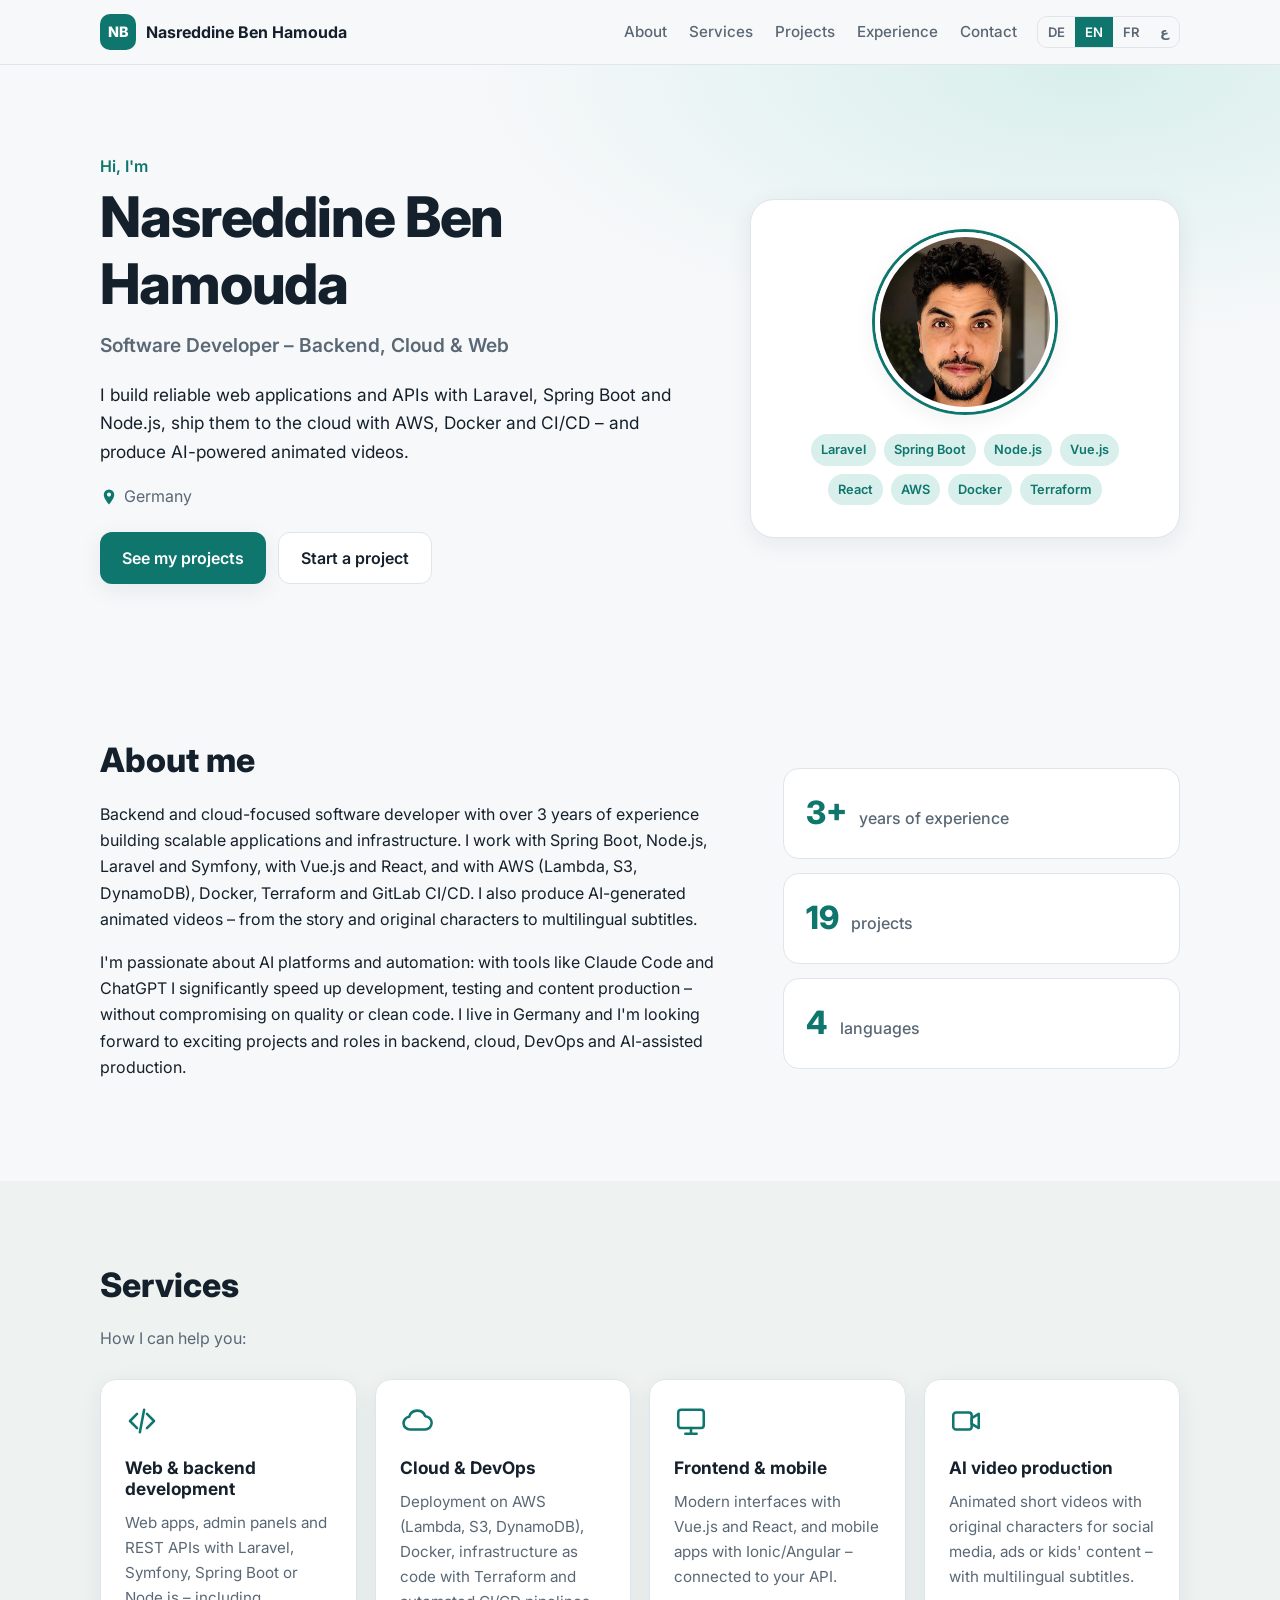
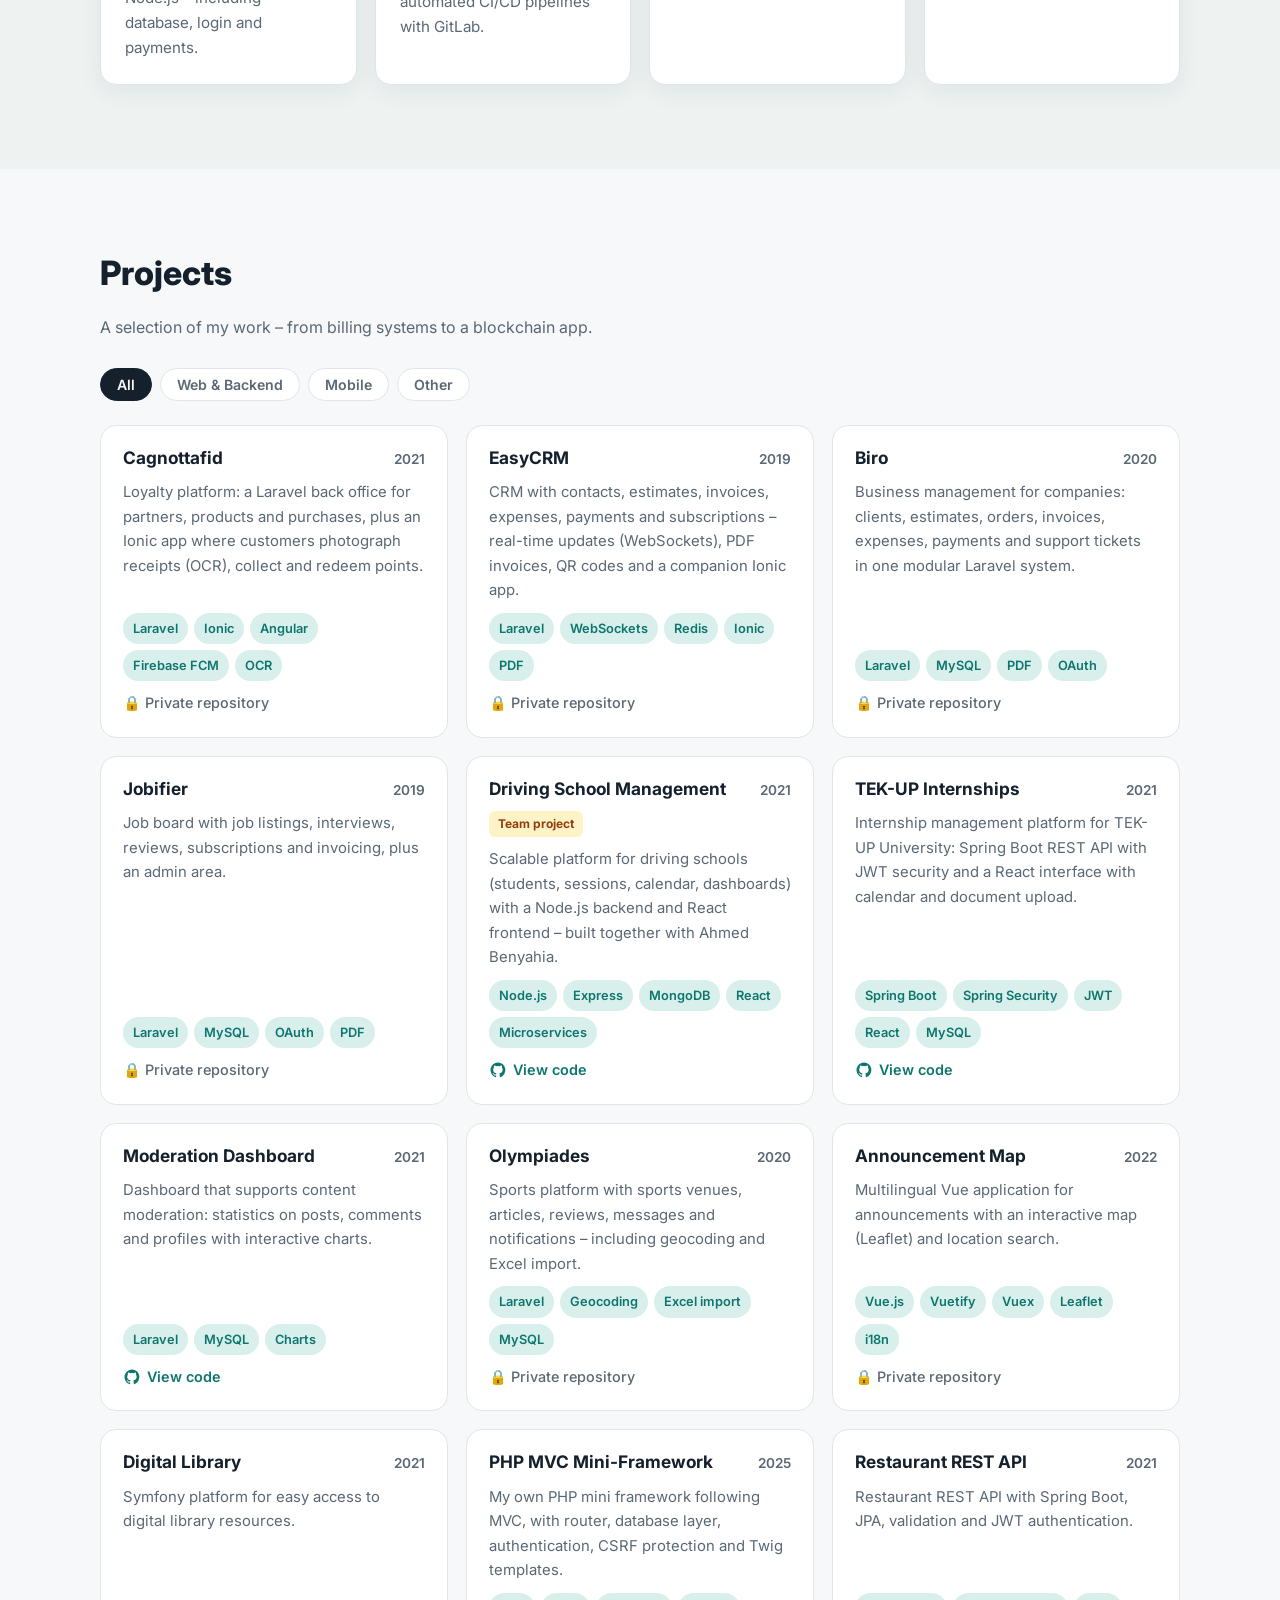
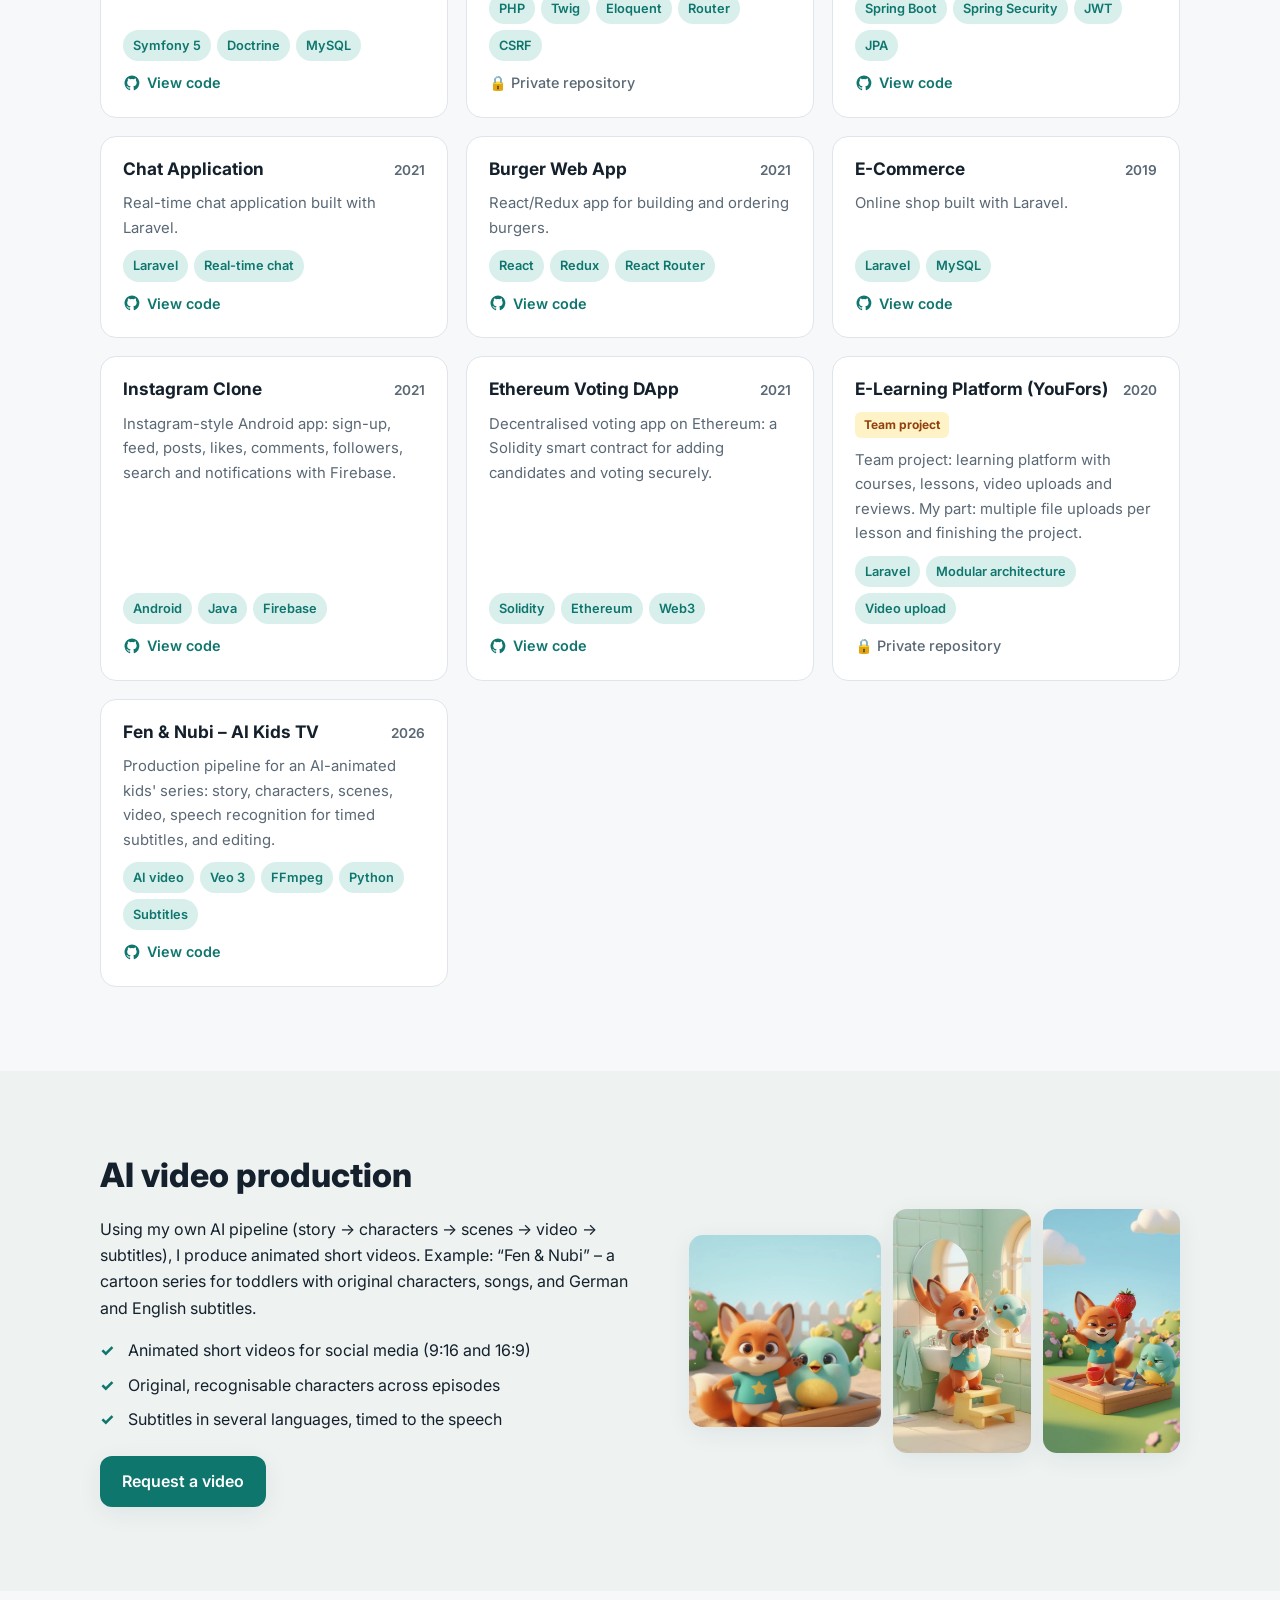
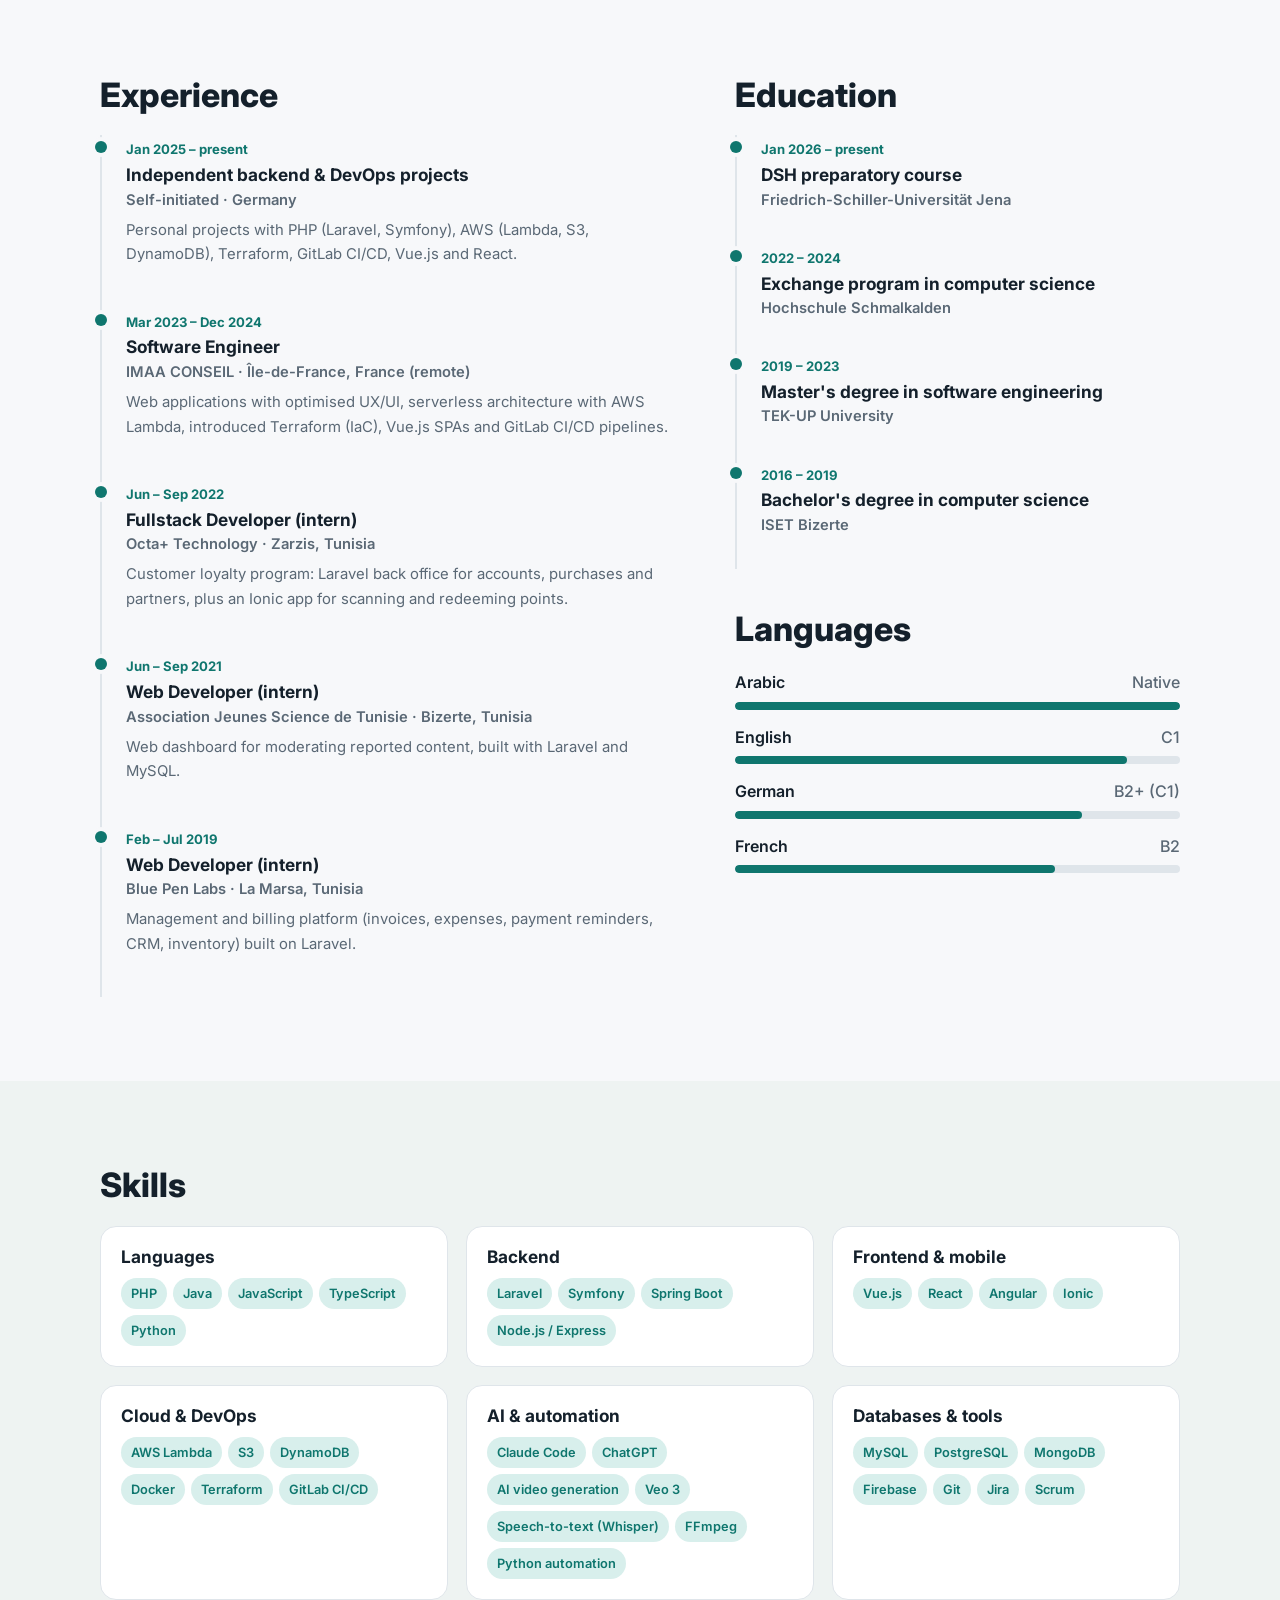
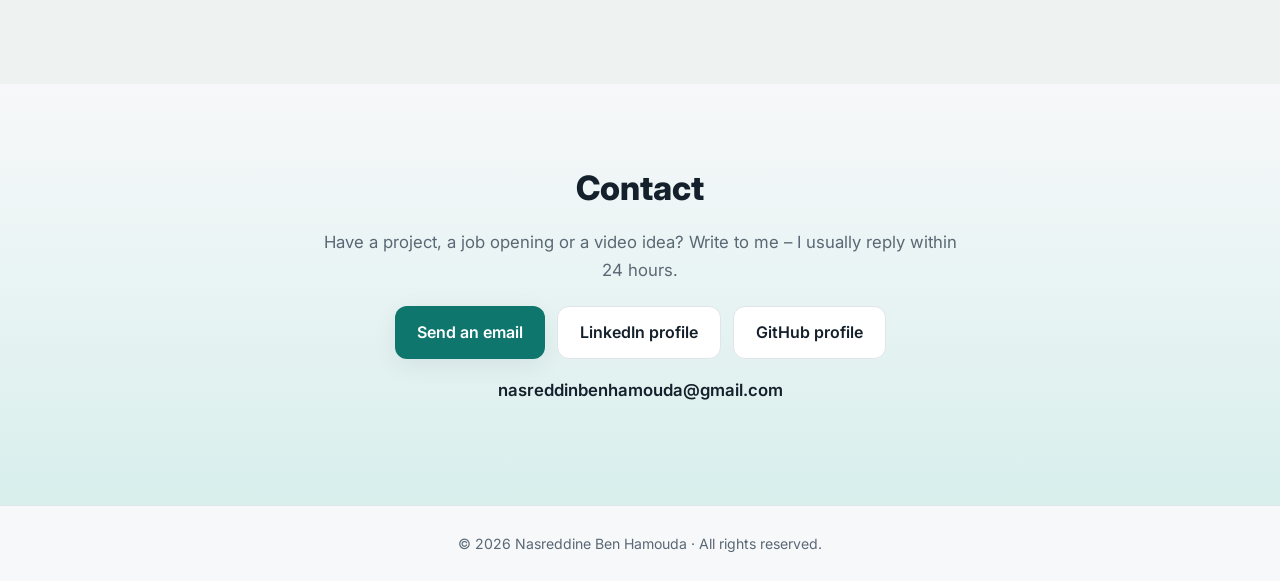
==== index.html @ fcc9fa9d "Expand About text with AI video and automation, add AI skills - About me: mention AI-generated anima" ====
<!doctype html>
<html lang="de" dir="ltr">
<head>
  <meta charset="utf-8">
  <meta name="viewport" content="width=device-width, initial-scale=1">
  <title>Nasreddine Ben Hamouda – Softwareentwickler (Backend &amp; Cloud)</title>
  <meta name="description" content="Nasreddine Ben Hamouda – Software developer in Germany. Laravel, Spring Boot, Node.js, AWS, Docker, Terraform. Web development, cloud & DevOps and AI video production.">
  <meta property="og:title" content="Nasreddine Ben Hamouda – Software Developer">
  <meta property="og:description" content="Backend, cloud & web development · AI video production · Germany">
  <meta property="og:image" content="https://nasreddin-ben-hamouda.github.io/profil-web/assets/nasreddine.jpg">
  <meta property="og:url" content="https://nasreddin-ben-hamouda.github.io/profil-web/">
  <meta property="og:type" content="website">
  <link rel="canonical" href="https://nasreddin-ben-hamouda.github.io/profil-web/">
  <link rel="icon" href="data:image/svg+xml,%3Csvg xmlns='http://www.w3.org/2000/svg' viewBox='0 0 64 64'%3E%3Crect width='64' height='64' rx='14' fill='%230f766e'/%3E%3Ctext x='32' y='42' font-family='Arial' font-weight='700' font-size='28' fill='white' text-anchor='middle'%3ENB%3C/text%3E%3C/svg%3E">
  <link rel="preconnect" href="https://fonts.googleapis.com">
  <link rel="preconnect" href="https://fonts.gstatic.com" crossorigin>
  <link href="https://fonts.googleapis.com/css2?family=Inter:wght@400;500;600;700;800&family=Noto+Sans+Arabic:wght@400;500;600;700&display=swap" rel="stylesheet">
  <link rel="stylesheet" href="style.css">
</head>
<body>
  <header class="topbar">
    <div class="wrap topbar-inner">
      <a href="#top" class="brand" aria-label="Nasreddine Ben Hamouda"><span class="brand-mark">NB</span><span class="brand-name">Nasreddine Ben Hamouda</span></a>
      <nav class="nav" aria-label="Main">
        <a href="#about" data-i18n="nav.about">Über mich</a>
        <a href="#services" data-i18n="nav.services">Leistungen</a>
        <a href="#projects" data-i18n="nav.projects">Projekte</a>
        <a href="#experience" data-i18n="nav.experience">Erfahrung</a>
        <a href="#contact" data-i18n="nav.contact">Kontakt</a>
      </nav>
      <div class="lang" role="group" aria-label="Language">
        <button data-lang="de">DE</button><button data-lang="en">EN</button><button data-lang="fr">FR</button><button data-lang="ar">ع</button>
      </div>
    </div>
  </header>

  <main id="top">
    <section class="hero">
      <div class="wrap hero-grid">
        <div>
          <p class="eyebrow" data-i18n="hero.hello">Hallo, ich bin</p>
          <h1>Nasreddine Ben Hamouda</h1>
          <p class="role" data-i18n="hero.role">Softwareentwickler – Backend, Cloud &amp; Web</p>
          <p class="lead" data-i18n="hero.tagline"></p>
          <p class="loc"><svg viewBox="0 0 24 24" aria-hidden="true"><path d="M12 2a7 7 0 0 0-7 7c0 5.2 7 13 7 13s7-7.8 7-13a7 7 0 0 0-7-7zm0 9.5A2.5 2.5 0 1 1 12 6a2.5 2.5 0 0 1 0 5.5z"/></svg><span data-i18n="hero.location">Deutschland</span></p>
          <div class="cta">
            <a class="btn primary" href="#projects" data-i18n="hero.cta.projects">Projekte ansehen</a>
            <a class="btn ghost" href="#contact" data-i18n="hero.cta.contact">Projekt anfragen</a>
          </div>
        </div>
        <div class="hero-card">
          <img class="avatar" src="assets/nasreddine.webp" alt="Nasreddine Ben Hamouda" width="640" height="640">
          <div class="chips">
            <span>Laravel</span><span>Spring Boot</span><span>Node.js</span><span>Vue.js</span><span>React</span><span>AWS</span><span>Docker</span><span>Terraform</span>
          </div>
        </div>
      </div>
    </section>

    <section id="about" class="section">
      <div class="wrap about-grid">
        <div>
          <h2 data-i18n="about.title">Über mich</h2>
          <p data-i18n="about.text1"></p>
          <p data-i18n="about.text2"></p>
        </div>
        <div class="stats">
          <div class="stat"><strong>3+</strong><span data-i18n="about.stat.years">Jahre Erfahrung</span></div>
          <div class="stat"><strong id="projectCount">19</strong><span data-i18n="about.stat.projects">Projekte</span></div>
          <div class="stat"><strong>4</strong><span data-i18n="about.stat.languages">Sprachen</span></div>
        </div>
      </div>
    </section>

    <section id="services" class="section alt">
      <div class="wrap">
        <h2 data-i18n="services.title">Leistungen</h2>
        <p class="sub" data-i18n="services.intro"></p>
        <div class="cards" id="services-list"></div>
      </div>
    </section>

    <section id="projects" class="section">
      <div class="wrap">
        <h2 data-i18n="projects.title">Projekte</h2>
        <p class="sub" data-i18n="projects.intro"></p>
        <div class="filters" role="tablist">
          <button class="active" data-filter="all" data-i18n="projects.filter.all">Alle</button>
          <button data-filter="web" data-i18n="projects.filter.web">Web &amp; Backend</button>
          <button data-filter="mobile" data-i18n="projects.filter.mobile">Mobile</button>
          <button data-filter="other" data-i18n="projects.filter.other">Weitere</button>
        </div>
        <div class="projects" id="projects-list"></div>
      </div>
    </section>

    <section id="ai-video" class="section alt">
      <div class="wrap ai-grid">
        <div>
          <h2 data-i18n="ai.title">KI-Videoproduktion</h2>
          <p data-i18n="ai.text"></p>
          <ul class="ticks">
            <li data-i18n="ai.point1"></li><li data-i18n="ai.point2"></li><li data-i18n="ai.point3"></li>
          </ul>
          <a class="btn primary" href="#contact" data-i18n="ai.cta">Video anfragen</a>
        </div>
        <div class="ai-gallery">
          <img src="assets/fen-nubi-duo.webp" alt="Fen & Nubi" class="g-main" width="900" height="900">
          <img src="assets/ep1-scene.webp" alt="Fen & Nubi – episode 1" width="540" height="960">
          <img src="assets/ep2-scene.webp" alt="Fen & Nubi – episode 2" width="540" height="960">
        </div>
      </div>
    </section>

    <section id="experience" class="section">
      <div class="wrap two-col">
        <div>
          <h2 data-i18n="experience.title">Berufserfahrung</h2>
          <ol class="timeline" id="experience-list"></ol>
        </div>
        <div>
          <h2 data-i18n="education.title">Ausbildung</h2>
          <ol class="timeline" id="education-list"></ol>
          <h2 class="mt" data-i18n="languages.title">Sprachen</h2>
          <div id="languages-list" class="langs"></div>
        </div>
      </div>
    </section>

    <section id="skills" class="section alt">
      <div class="wrap">
        <h2 data-i18n="skills.title">Kenntnisse</h2>
        <div class="skills" id="skills-list"></div>
      </div>
    </section>

    <section id="contact" class="section contact">
      <div class="wrap contact-inner">
        <h2 data-i18n="contact.title">Kontakt</h2>
        <p data-i18n="contact.text"></p>
        <div class="cta center">
          <a class="btn primary" href="mailto:nasreddinbenhamouda@gmail.com"><span data-i18n="contact.email">E-Mail schreiben</span></a>
          <a class="btn ghost" href="https://www.linkedin.com/in/nasreddine-ben-hamouda-998107172/" target="_blank" rel="noopener"><span data-i18n="contact.linkedin">LinkedIn-Profil</span></a>
          <a class="btn ghost" href="https://github.com/Nasreddin-Ben-Hamouda" target="_blank" rel="noopener"><span data-i18n="contact.github">GitHub-Profil</span></a>
        </div>
        <p class="mail" dir="ltr">nasreddinbenhamouda@gmail.com</p>
      </div>
    </section>
  </main>

  <footer class="footer">
    <div class="wrap">© <span id="year"></span> Nasreddine Ben Hamouda · <span data-i18n="footer.rights">Alle Rechte vorbehalten.</span></div>
  </footer>

  <script src="i18n.js"></script>
  <script src="app.js"></script>
</body>
</html>
---- style.css ----
:root {
  --bg: #f7f8fa; --surface: #ffffff; --alt: #eef3f2; --text: #14202b; --muted: #5a6875;
  --line: #dfe5ea; --accent: #0f766e; --accent-2: #f59e0b; --accent-soft: #d8efec; --shadow: 0 6px 24px rgba(16, 32, 43, .07);
  --radius: 16px; --font: "Inter", system-ui, -apple-system, "Segoe UI", sans-serif;
}
@media (prefers-color-scheme: dark) {
  :root { --bg: #0d1418; --surface: #131d23; --alt: #101a1f; --text: #e7eef2; --muted: #9db0bb;
    --line: #233139; --accent: #2dd4bf; --accent-soft: #123a37; --shadow: 0 6px 24px rgba(0, 0, 0, .35); }
}
[dir="rtl"] { --font: "Noto Sans Arabic", "Inter", system-ui, sans-serif; }

* { box-sizing: border-box; }
html { scroll-behavior: smooth; scroll-padding-top: 76px; }
body { margin: 0; background: var(--bg); color: var(--text); font-family: var(--font); line-height: 1.65; -webkit-font-smoothing: antialiased; }
img { max-width: 100%; display: block; }
a { color: var(--accent); text-decoration: none; }
h1, h2, h3 { line-height: 1.2; margin: 0 0 .6em; }
h2 { font-size: clamp(1.6rem, 3vw, 2.1rem); font-weight: 800; }
h3 { font-size: 1.08rem; font-weight: 700; }
p { margin: 0 0 1em; }
.wrap { max-width: 1120px; margin: 0 auto; padding-inline: 20px; }
.section { padding-block: 84px; }
.section.alt { background: var(--alt); }
.sub { color: var(--muted); margin-bottom: 28px; max-width: 680px; }
.mt { margin-top: 40px; }

/* top bar */
.topbar { position: sticky; top: 0; z-index: 20; background: color-mix(in srgb, var(--bg) 88%, transparent); backdrop-filter: blur(10px); border-bottom: 1px solid var(--line); }
.topbar-inner { display: flex; align-items: center; gap: 20px; height: 64px; }
.brand { display: flex; align-items: center; gap: 10px; color: var(--text); font-weight: 700; white-space: nowrap; }
.brand-mark { display: grid; place-items: center; width: 36px; height: 36px; border-radius: 10px; background: var(--accent); color: #fff; font-size: .9rem; font-weight: 800; }
.nav { display: flex; gap: 22px; margin-inline-start: auto; }
.nav a { color: var(--muted); font-weight: 500; font-size: .95rem; }
.nav a:hover { color: var(--text); }
.lang { display: flex; border: 1px solid var(--line); border-radius: 10px; overflow: hidden; flex-shrink: 0; }
.lang button { border: 0; background: transparent; color: var(--muted); font: 600 .82rem var(--font); padding: 7px 10px; cursor: pointer; }
.lang button.active { background: var(--accent); color: #fff; }

/* hero */
.hero { padding-block: 88px 72px; background: radial-gradient(900px 400px at 85% 0%, var(--accent-soft), transparent 70%); }
.hero-grid { display: grid; grid-template-columns: 1.4fr 1fr; gap: 48px; align-items: center; }
.eyebrow { color: var(--accent); font-weight: 600; margin-bottom: .3em; }
.hero h1 { font-size: clamp(2.2rem, 5vw, 3.5rem); font-weight: 800; letter-spacing: -.02em; margin-bottom: .2em; }
[dir="rtl"] .hero h1 { letter-spacing: 0; }
.role { font-size: 1.2rem; font-weight: 600; color: var(--muted); }
.lead { font-size: 1.08rem; max-width: 620px; }
.loc { display: flex; align-items: center; gap: 6px; color: var(--muted); }
.loc svg { width: 18px; height: 18px; fill: var(--accent); }
.cta { display: flex; flex-wrap: wrap; gap: 12px; margin-top: 22px; }
.cta.center { justify-content: center; }
.btn { display: inline-flex; align-items: center; gap: 8px; padding: 12px 22px; border-radius: 12px; font-weight: 600; transition: transform .15s, box-shadow .15s; }
.btn:hover { transform: translateY(-1px); }
.btn.primary { background: var(--accent); color: #fff; box-shadow: var(--shadow); }
@media (prefers-color-scheme: dark) { .btn.primary { color: #062421; } .lang button.active, .brand-mark { color: #062421; } }
.btn.ghost { border: 1.5px solid var(--line); color: var(--text); background: var(--surface); }
.hero-card { background: var(--surface); border: 1px solid var(--line); border-radius: 24px; padding: 32px; box-shadow: var(--shadow); text-align: center; }
.avatar { width: 180px; height: 180px; margin: 0 auto 22px; border-radius: 50%; object-fit: cover; border: 5px solid var(--surface); box-shadow: 0 0 0 3px var(--accent), var(--shadow); }
.chips { display: flex; flex-wrap: wrap; gap: 8px; justify-content: center; }
.chips span, .tags span { font-size: .8rem; font-weight: 600; padding: 5px 10px; border-radius: 999px; background: var(--accent-soft); color: var(--accent); direction: ltr; unicode-bidi: isolate; }

/* about */
.about-grid { display: grid; grid-template-columns: 1.6fr 1fr; gap: 48px; align-items: center; }
.stats { display: grid; gap: 14px; }
.stat { background: var(--surface); border: 1px solid var(--line); border-radius: var(--radius); padding: 18px 22px; display: flex; align-items: baseline; gap: 12px; }
.stat strong { font-size: 2rem; color: var(--accent); font-weight: 800; }
.stat span { color: var(--muted); font-weight: 500; }

/* cards */
.cards { display: grid; grid-template-columns: repeat(4, 1fr); gap: 18px; }
.card { background: var(--surface); border: 1px solid var(--line); border-radius: var(--radius); padding: 24px; box-shadow: var(--shadow); }
.card p { color: var(--muted); font-size: .95rem; margin: 0; }
.ic { width: 34px; height: 34px; fill: none; stroke: var(--accent); stroke-width: 1.8; stroke-linecap: round; stroke-linejoin: round; margin-bottom: 12px; }

/* projects */
.filters { display: flex; flex-wrap: wrap; gap: 8px; margin-bottom: 24px; }
.filters button { border: 1px solid var(--line); background: var(--surface); color: var(--muted); border-radius: 999px; padding: 7px 16px; font: 600 .88rem var(--font); cursor: pointer; }
.filters button.active { background: var(--text); color: var(--bg); border-color: var(--text); }
.projects { display: grid; grid-template-columns: repeat(3, 1fr); gap: 18px; }
.project { background: var(--surface); border: 1px solid var(--line); border-radius: var(--radius); padding: 22px; display: flex; flex-direction: column; gap: 10px; transition: transform .15s, box-shadow .15s; }
.project:hover { transform: translateY(-2px); box-shadow: var(--shadow); }
.project[hidden] { display: none; }
.project p { color: var(--muted); font-size: .93rem; margin: 0; flex: 1; }
.p-head { display: flex; justify-content: space-between; align-items: baseline; gap: 10px; }
.p-head h3 { margin: 0; }
.year { color: var(--muted); font-size: .85rem; font-weight: 600; }
.badge { align-self: flex-start; font-size: .75rem; font-weight: 700; padding: 3px 9px; border-radius: 6px; background: #fef3c7; color: #92400e; }
.tags { display: flex; flex-wrap: wrap; gap: 6px; }
.repo { display: inline-flex; align-items: center; gap: 6px; font-weight: 600; font-size: .9rem; }
.repo svg { width: 18px; height: 18px; fill: currentColor; }
.repo.muted { color: var(--muted); font-weight: 500; }

/* ai video */
.ai-grid { display: grid; grid-template-columns: 1.1fr 1fr; gap: 48px; align-items: center; }
.ticks { list-style: none; padding: 0; margin: 0 0 24px; }
.ticks li { position: relative; padding-inline-start: 28px; margin-bottom: 8px; }
.ticks li::before { content: "✓"; position: absolute; inset-inline-start: 0; color: var(--accent); font-weight: 800; }
.ai-gallery { display: grid; grid-template-columns: 1.4fr 1fr 1fr; gap: 12px; align-items: end; }
.ai-gallery img { border-radius: 14px; box-shadow: var(--shadow); width: 100%; height: auto; object-fit: cover; aspect-ratio: 9/16; }
.ai-gallery .g-main { aspect-ratio: 1/1; align-self: center; }

/* timeline */
.two-col { display: grid; grid-template-columns: 1.3fr 1fr; gap: 56px; }
.timeline { list-style: none; margin: 0; padding: 0; border-inline-start: 2px solid var(--line); }
.timeline li { position: relative; padding-inline-start: 24px; padding-bottom: 26px; }
.timeline li::before { content: ""; position: absolute; inset-inline-start: -7px; top: 6px; width: 12px; height: 12px; border-radius: 50%; background: var(--accent); box-shadow: 0 0 0 4px var(--bg); }
.timeline h3 { margin: .2em 0 .1em; }
.t-date { font-size: .82rem; font-weight: 700; color: var(--accent); }
.t-org { color: var(--muted); font-weight: 600; font-size: .92rem; margin-bottom: .4em; }
.timeline p:not(.t-org) { color: var(--muted); font-size: .93rem; }
.langs { display: grid; gap: 14px; }
.lang-top { display: flex; justify-content: space-between; font-weight: 600; }
.lvl { color: var(--muted); font-weight: 500; }
.bar { height: 8px; background: var(--line); border-radius: 99px; overflow: hidden; margin-top: 6px; }
.bar i { display: block; height: 100%; background: var(--accent); border-radius: 99px; }

/* skills */
.skills { display: grid; grid-template-columns: repeat(3, 1fr); gap: 18px; }
.skill-group { background: var(--surface); border: 1px solid var(--line); border-radius: var(--radius); padding: 20px; }

/* contact */
.contact { text-align: center; background: linear-gradient(180deg, var(--bg), var(--accent-soft)); }
.contact-inner { max-width: 680px; }
.contact p { color: var(--muted); font-size: 1.05rem; }
.mail { margin-top: 18px; font-weight: 600; color: var(--text) !important; }
.footer { padding-block: 26px; text-align: center; color: var(--muted); font-size: .88rem; border-top: 1px solid var(--line); }

/* responsive */
@media (max-width: 980px) {
  .cards { grid-template-columns: repeat(2, 1fr); }
  .projects { grid-template-columns: repeat(2, 1fr); }
  .skills { grid-template-columns: repeat(2, 1fr); }
  .nav { display: none; }
  .lang { margin-inline-start: auto; }
}
@media (max-width: 760px) {
  .section { padding-block: 60px; }
  .hero { padding-block: 48px; }
  .hero-grid, .about-grid, .ai-grid, .two-col { grid-template-columns: 1fr; gap: 32px; }
  .cards, .projects, .skills { grid-template-columns: 1fr; }
  .brand-name { display: none; }
}
@media (prefers-reduced-motion: reduce) { html { scroll-behavior: auto; } .btn, .project { transition: none; } }
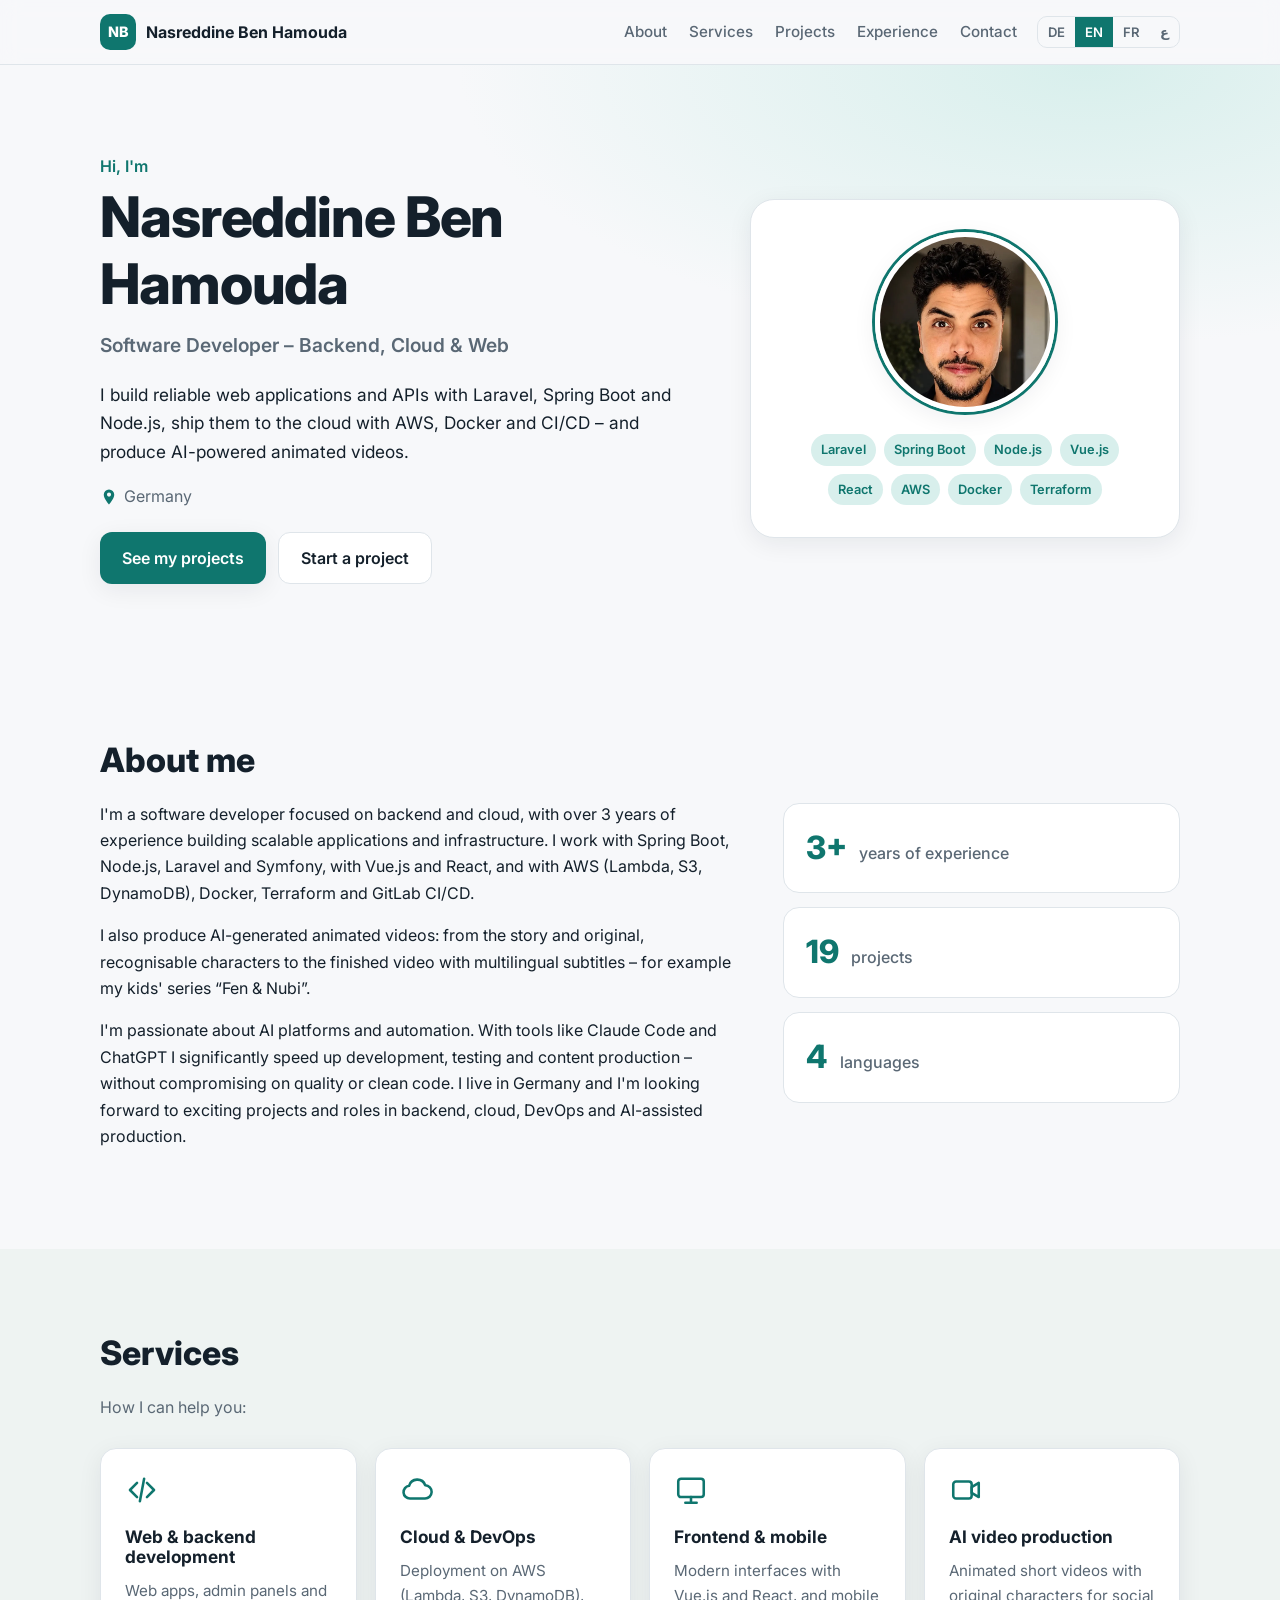
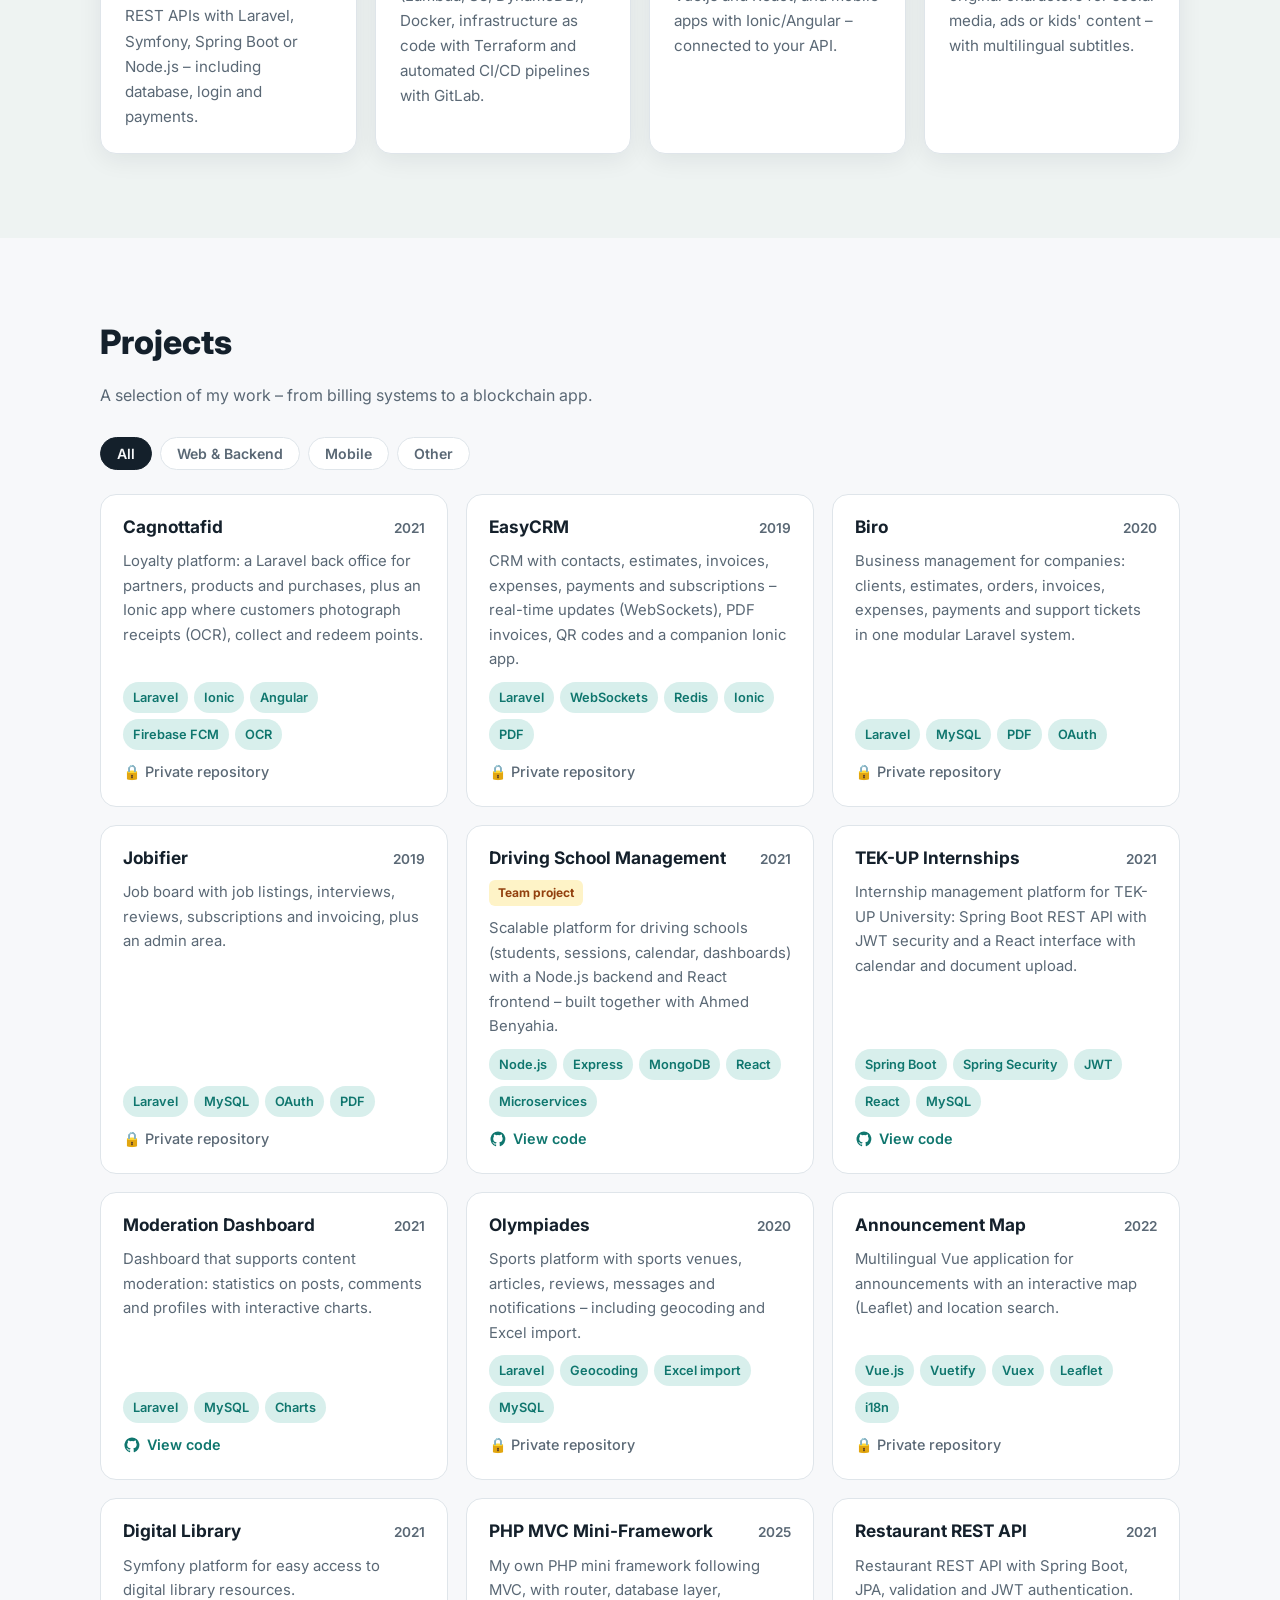
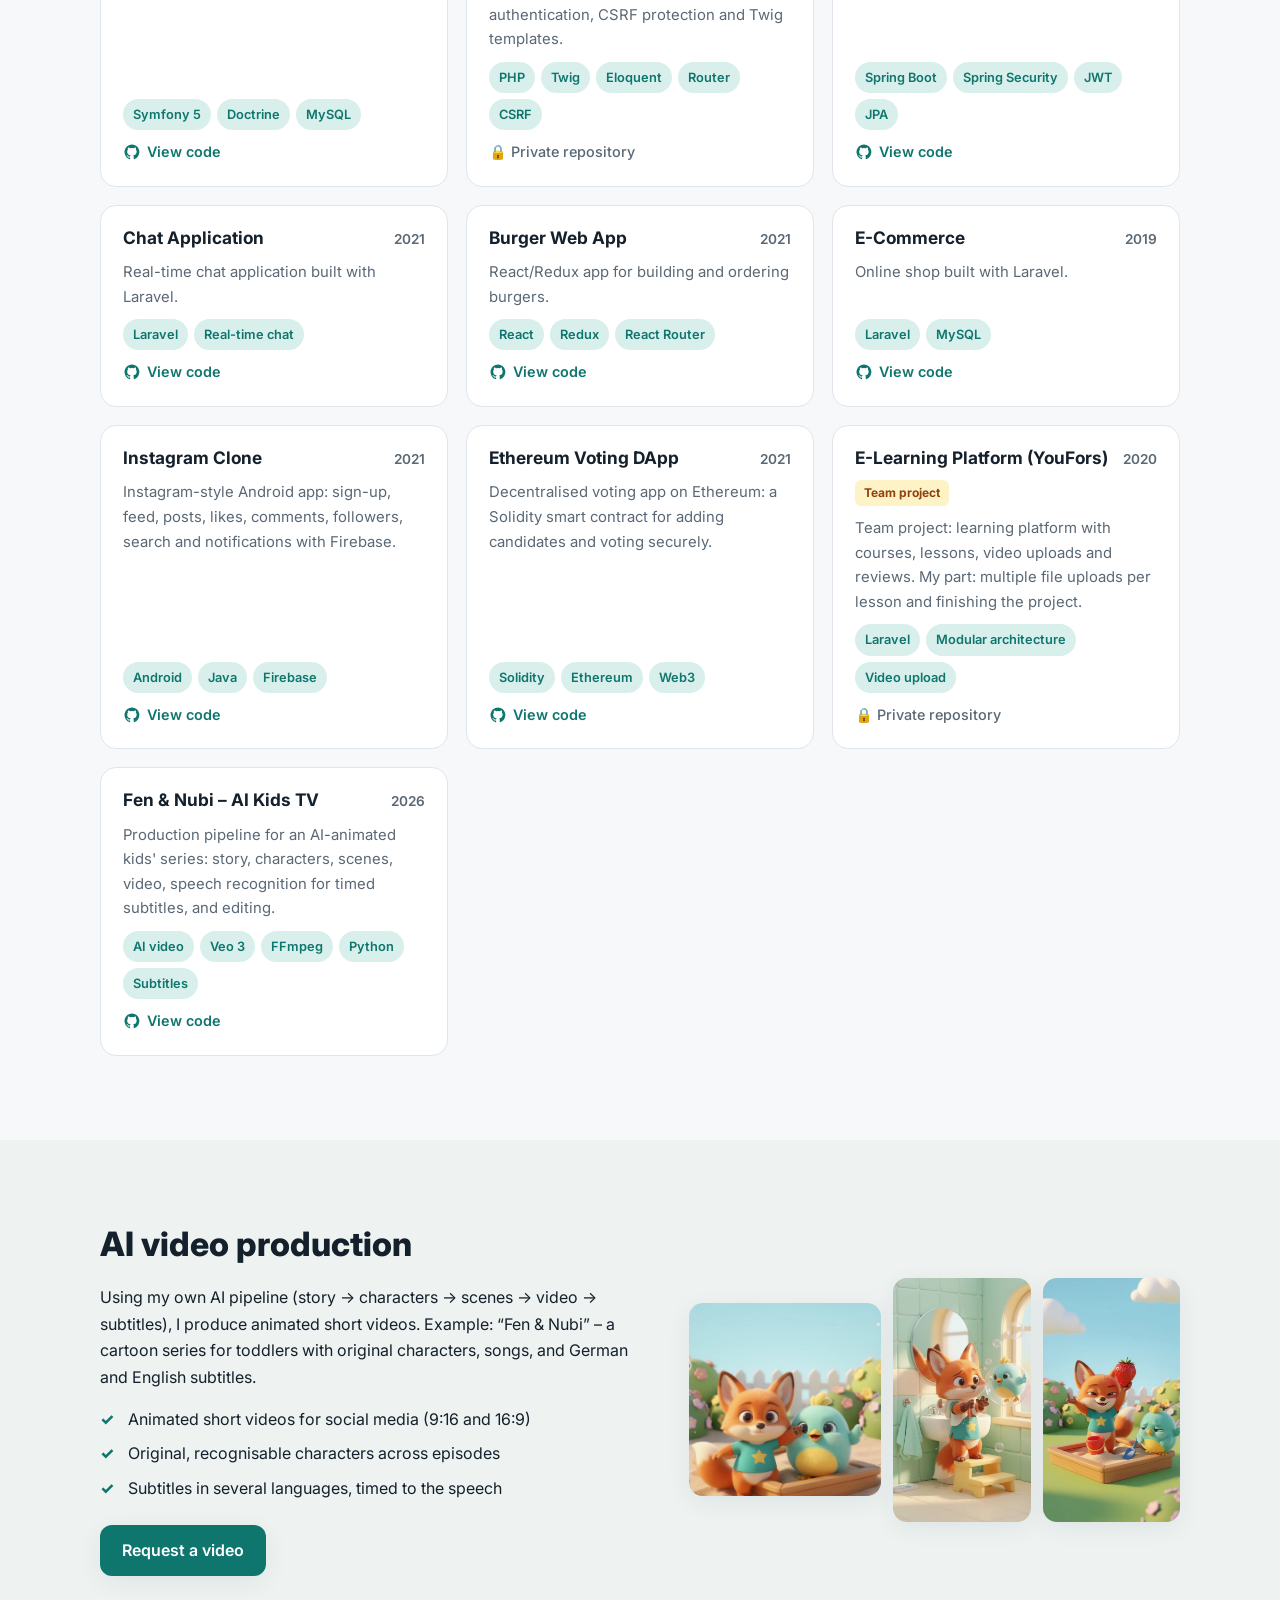
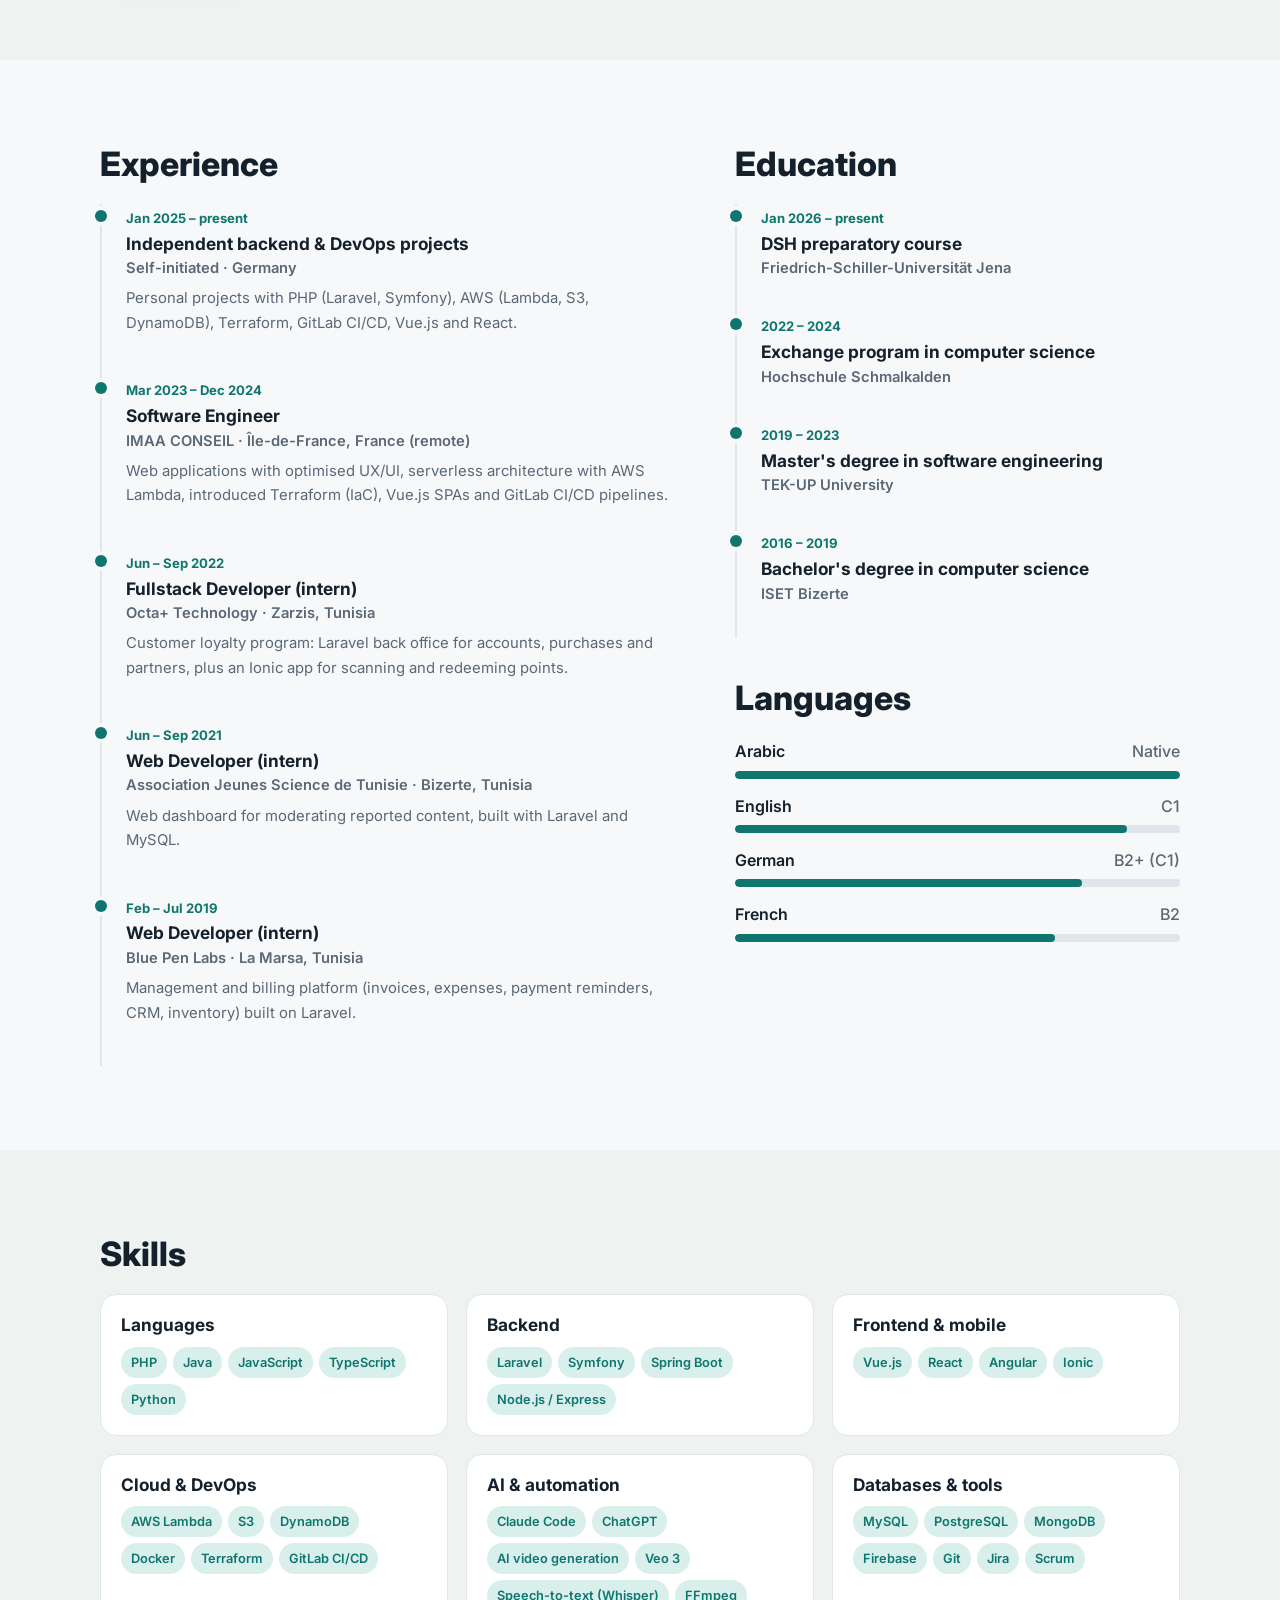
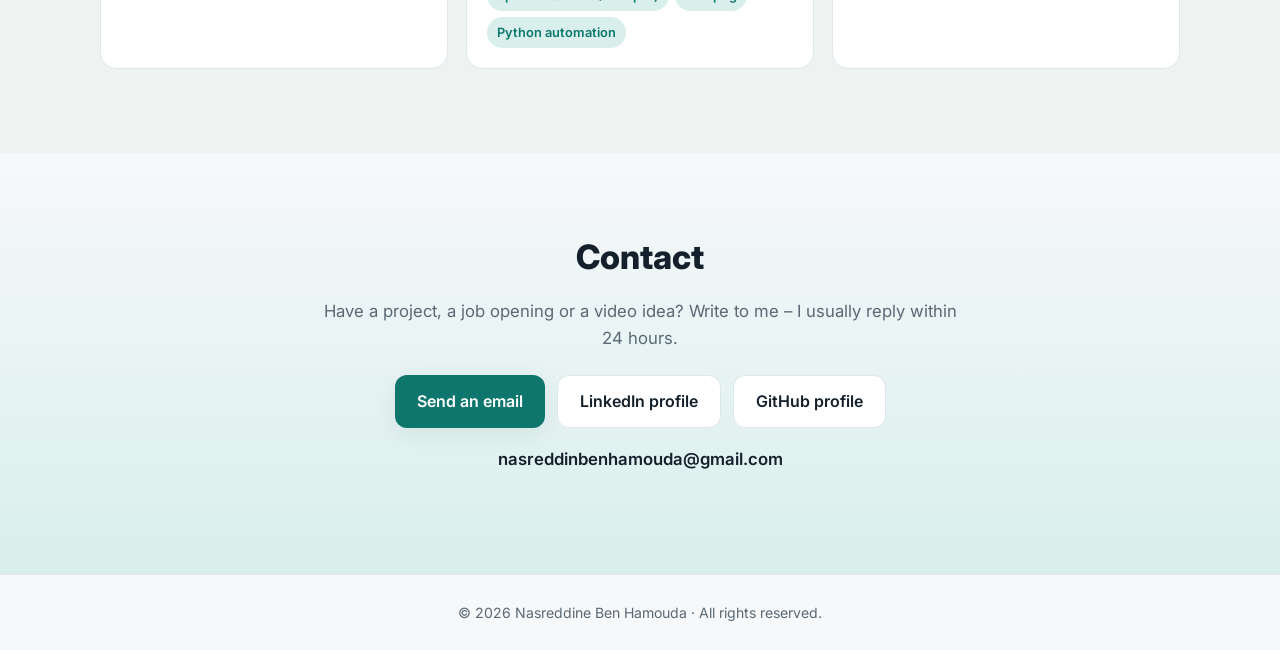
==== commit e656baeb: "Rewrite About me as three paragraphs and bust browser cache - About me: development & cloud, AI vide" ====
--- a/index.html
+++ b/index.html
@@ -15,7 +15,7 @@
   <link rel="preconnect" href="https://fonts.googleapis.com">
   <link rel="preconnect" href="https://fonts.gstatic.com" crossorigin>
   <link href="https://fonts.googleapis.com/css2?family=Inter:wght@400;500;600;700;800&family=Noto+Sans+Arabic:wght@400;500;600;700&display=swap" rel="stylesheet">
-  <link rel="stylesheet" href="style.css">
+  <link rel="stylesheet" href="style.css?v=20261011c">
 </head>
 <body>
   <header class="topbar">
@@ -63,6 +63,7 @@
           <h2 data-i18n="about.title">Über mich</h2>
           <p data-i18n="about.text1"></p>
           <p data-i18n="about.text2"></p>
+          <p data-i18n="about.text3"></p>
         </div>
         <div class="stats">
           <div class="stat"><strong>3+</strong><span data-i18n="about.stat.years">Jahre Erfahrung</span></div>
@@ -152,7 +153,7 @@
     <div class="wrap">© <span id="year"></span> Nasreddine Ben Hamouda · <span data-i18n="footer.rights">Alle Rechte vorbehalten.</span></div>
   </footer>
 
-  <script src="i18n.js"></script>
-  <script src="app.js"></script>
+  <script src="i18n.js?v=20261011c"></script>
+  <script src="app.js?v=20261011c"></script>
 </body>
 </html>
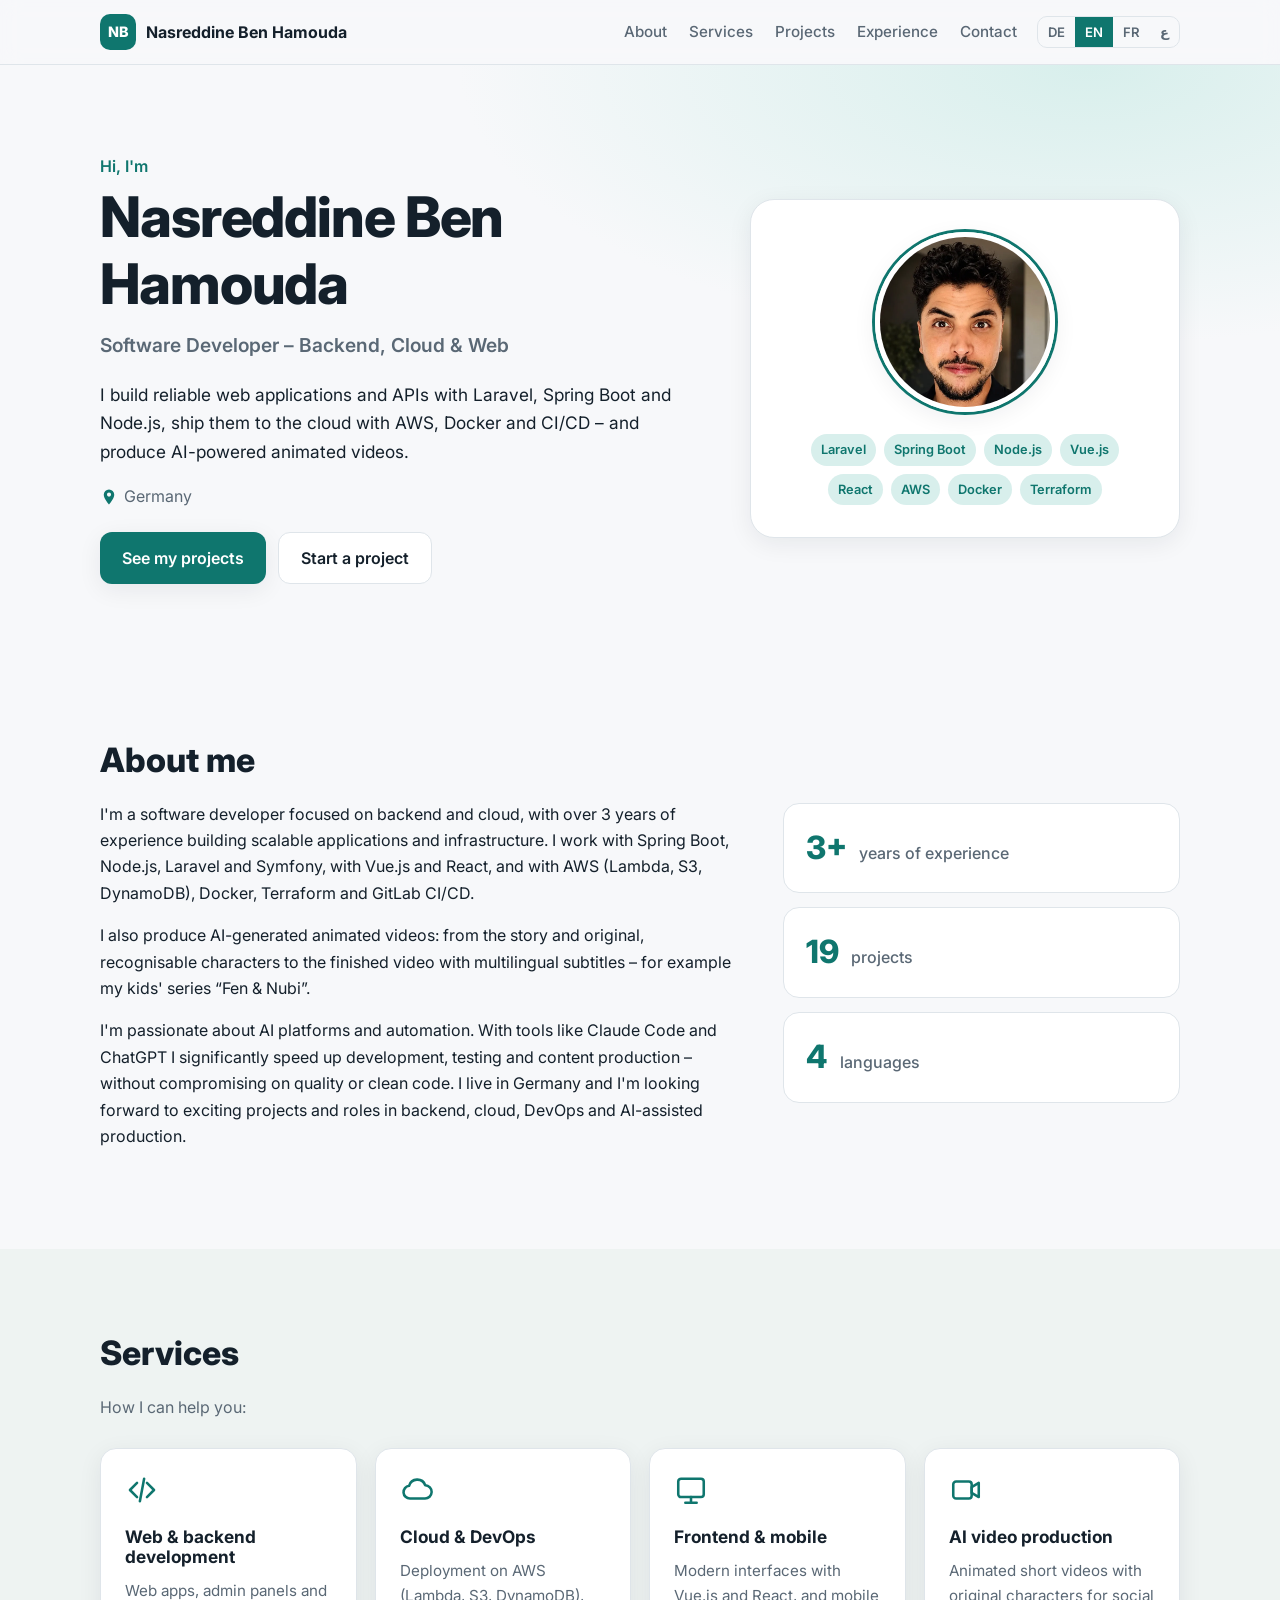
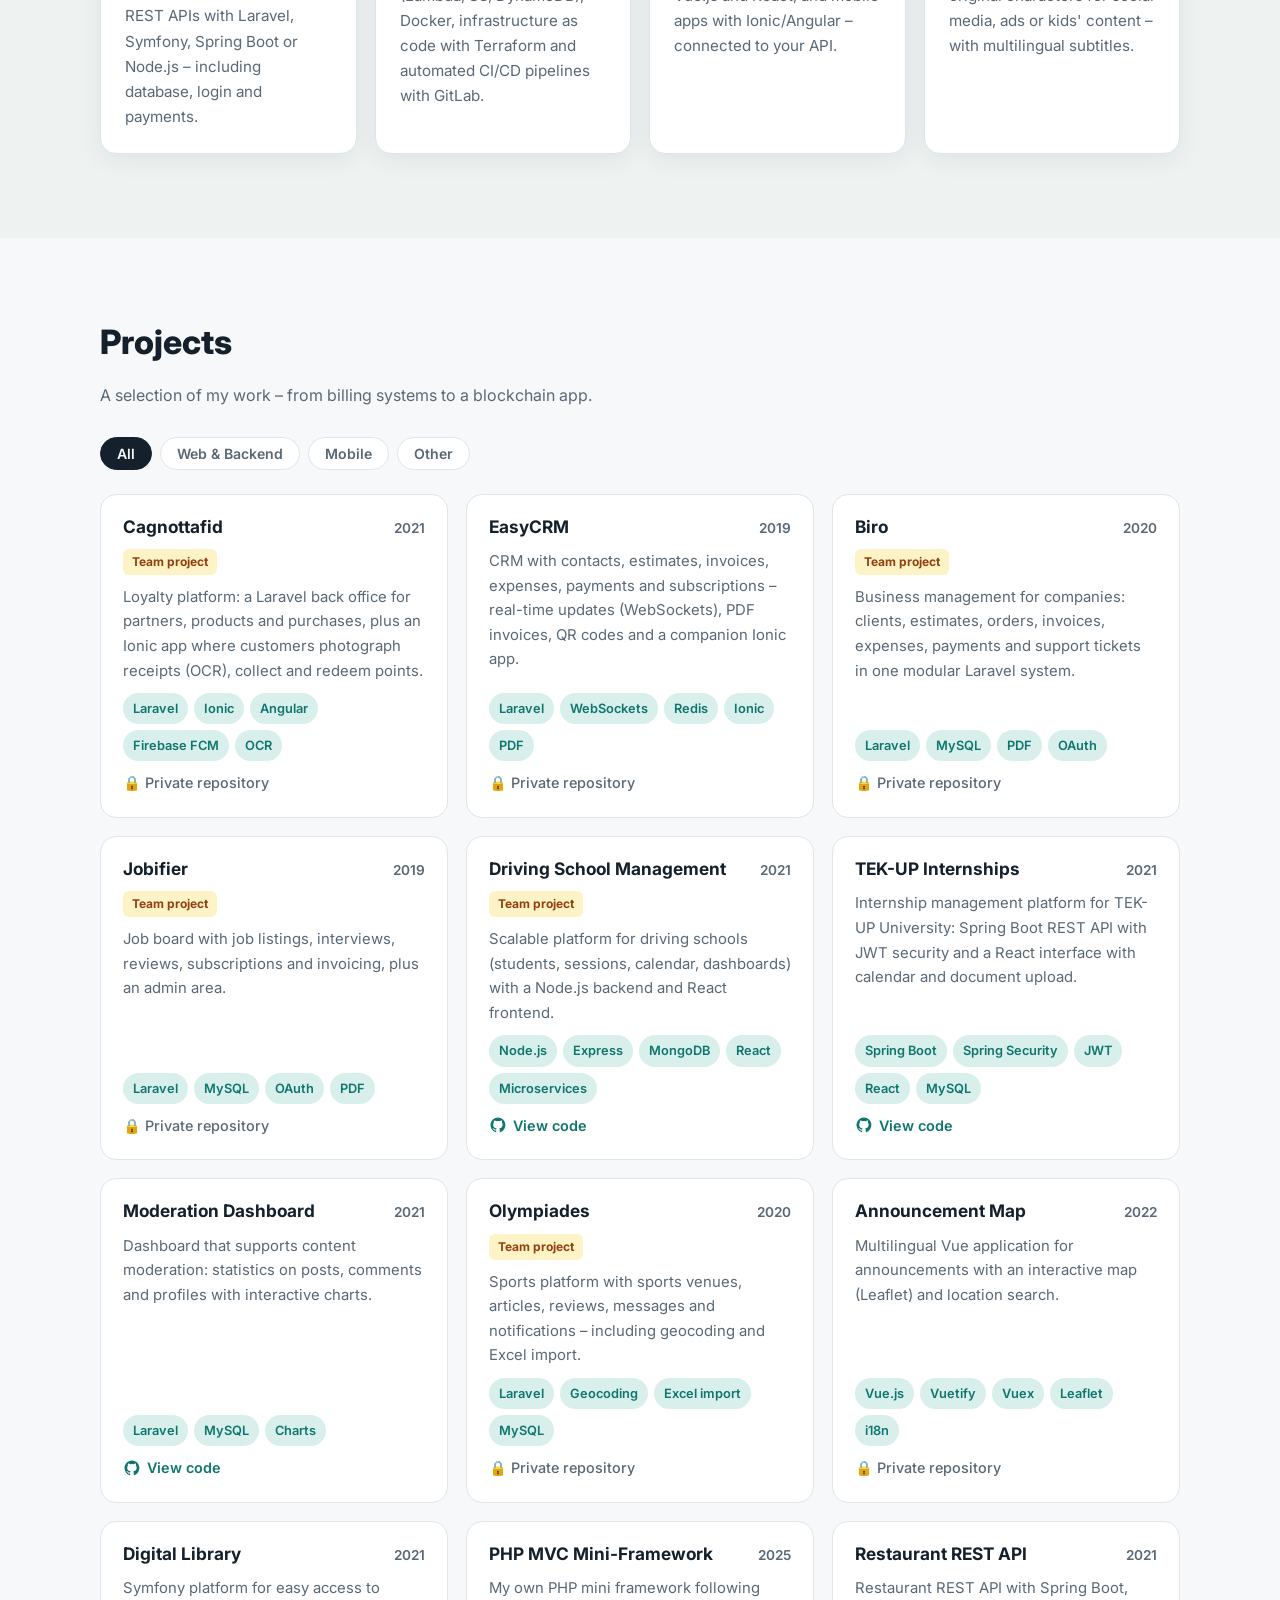
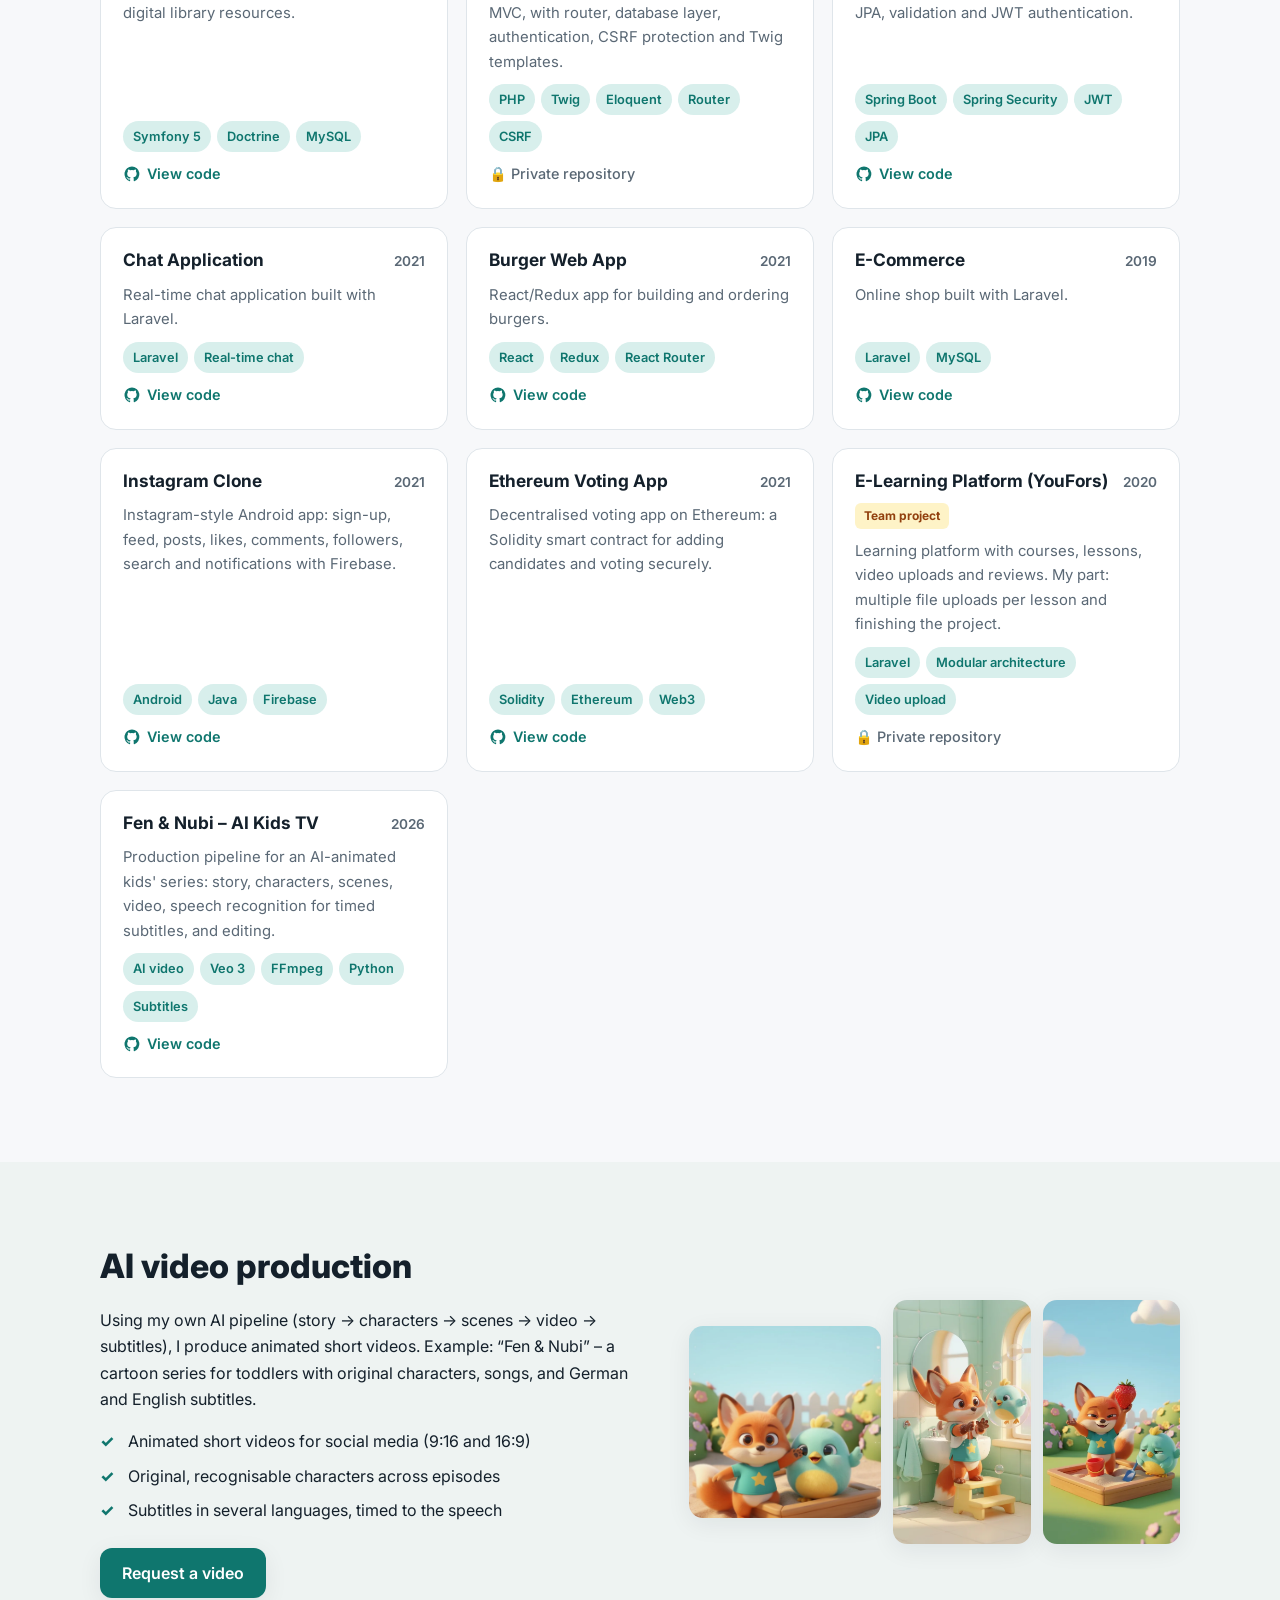
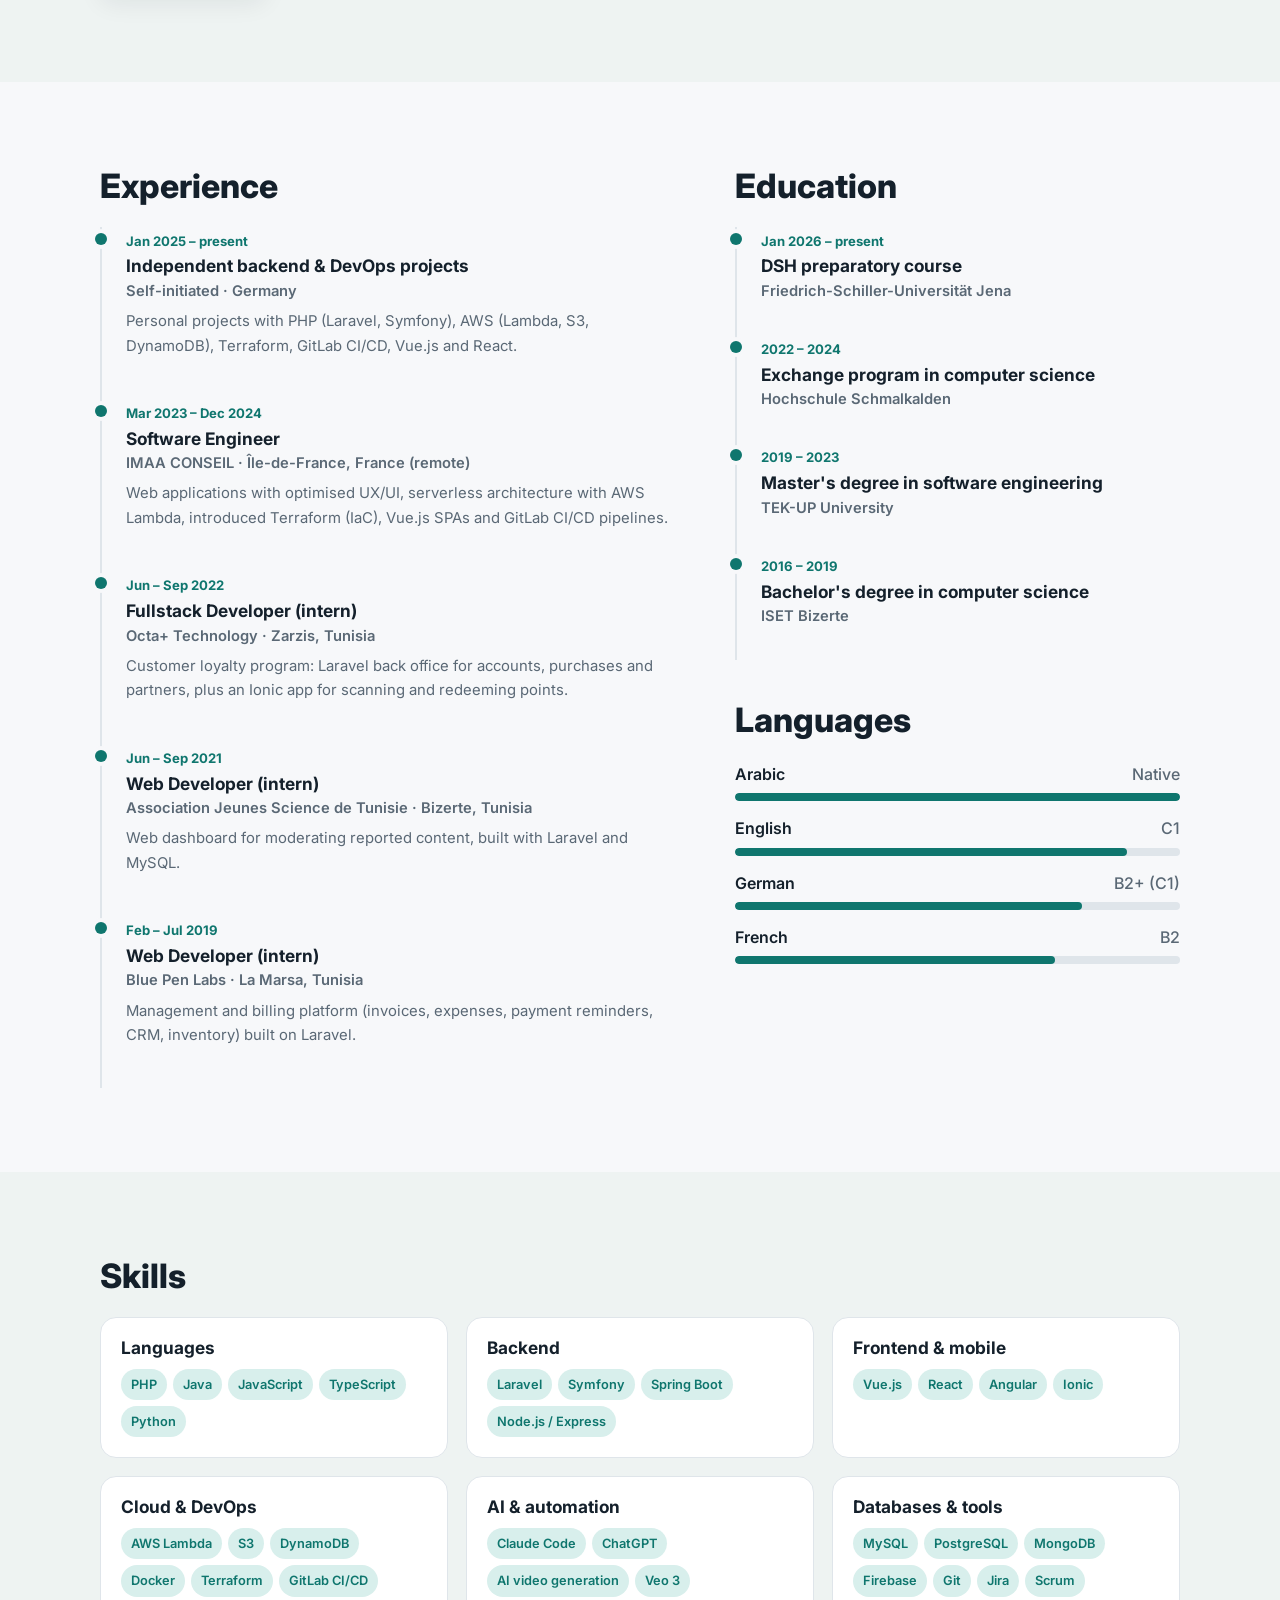
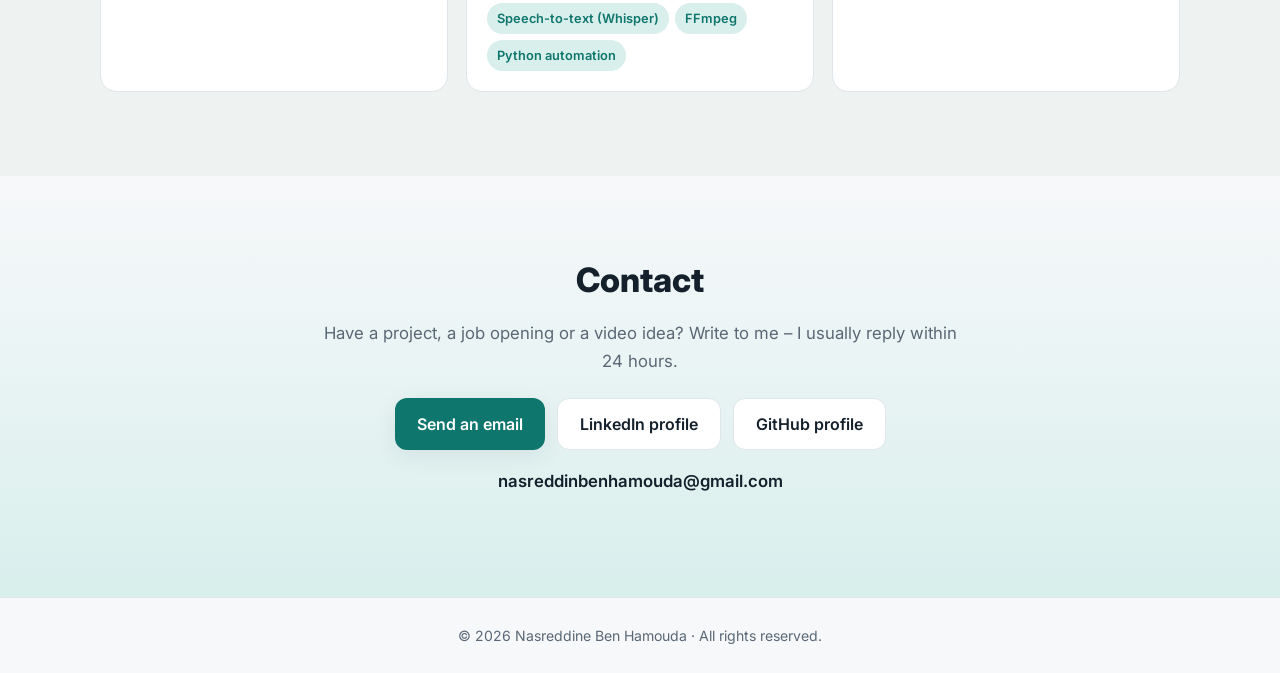
==== commit b9b5c169: "Mark team projects and rename Ethereum voting app - Team project badge on Cagnottafid, Biro, Jobifie" ====
--- a/index.html
+++ b/index.html
@@ -15,7 +15,7 @@
   <link rel="preconnect" href="https://fonts.googleapis.com">
   <link rel="preconnect" href="https://fonts.gstatic.com" crossorigin>
   <link href="https://fonts.googleapis.com/css2?family=Inter:wght@400;500;600;700;800&family=Noto+Sans+Arabic:wght@400;500;600;700&display=swap" rel="stylesheet">
-  <link rel="stylesheet" href="style.css?v=20261011c">
+  <link rel="stylesheet" href="style.css?v=20261011d">
 </head>
 <body>
   <header class="topbar">
@@ -153,7 +153,7 @@
     <div class="wrap">© <span id="year"></span> Nasreddine Ben Hamouda · <span data-i18n="footer.rights">Alle Rechte vorbehalten.</span></div>
   </footer>
 
-  <script src="i18n.js?v=20261011c"></script>
-  <script src="app.js?v=20261011c"></script>
+  <script src="i18n.js?v=20261011d"></script>
+  <script src="app.js?v=20261011d"></script>
 </body>
 </html>
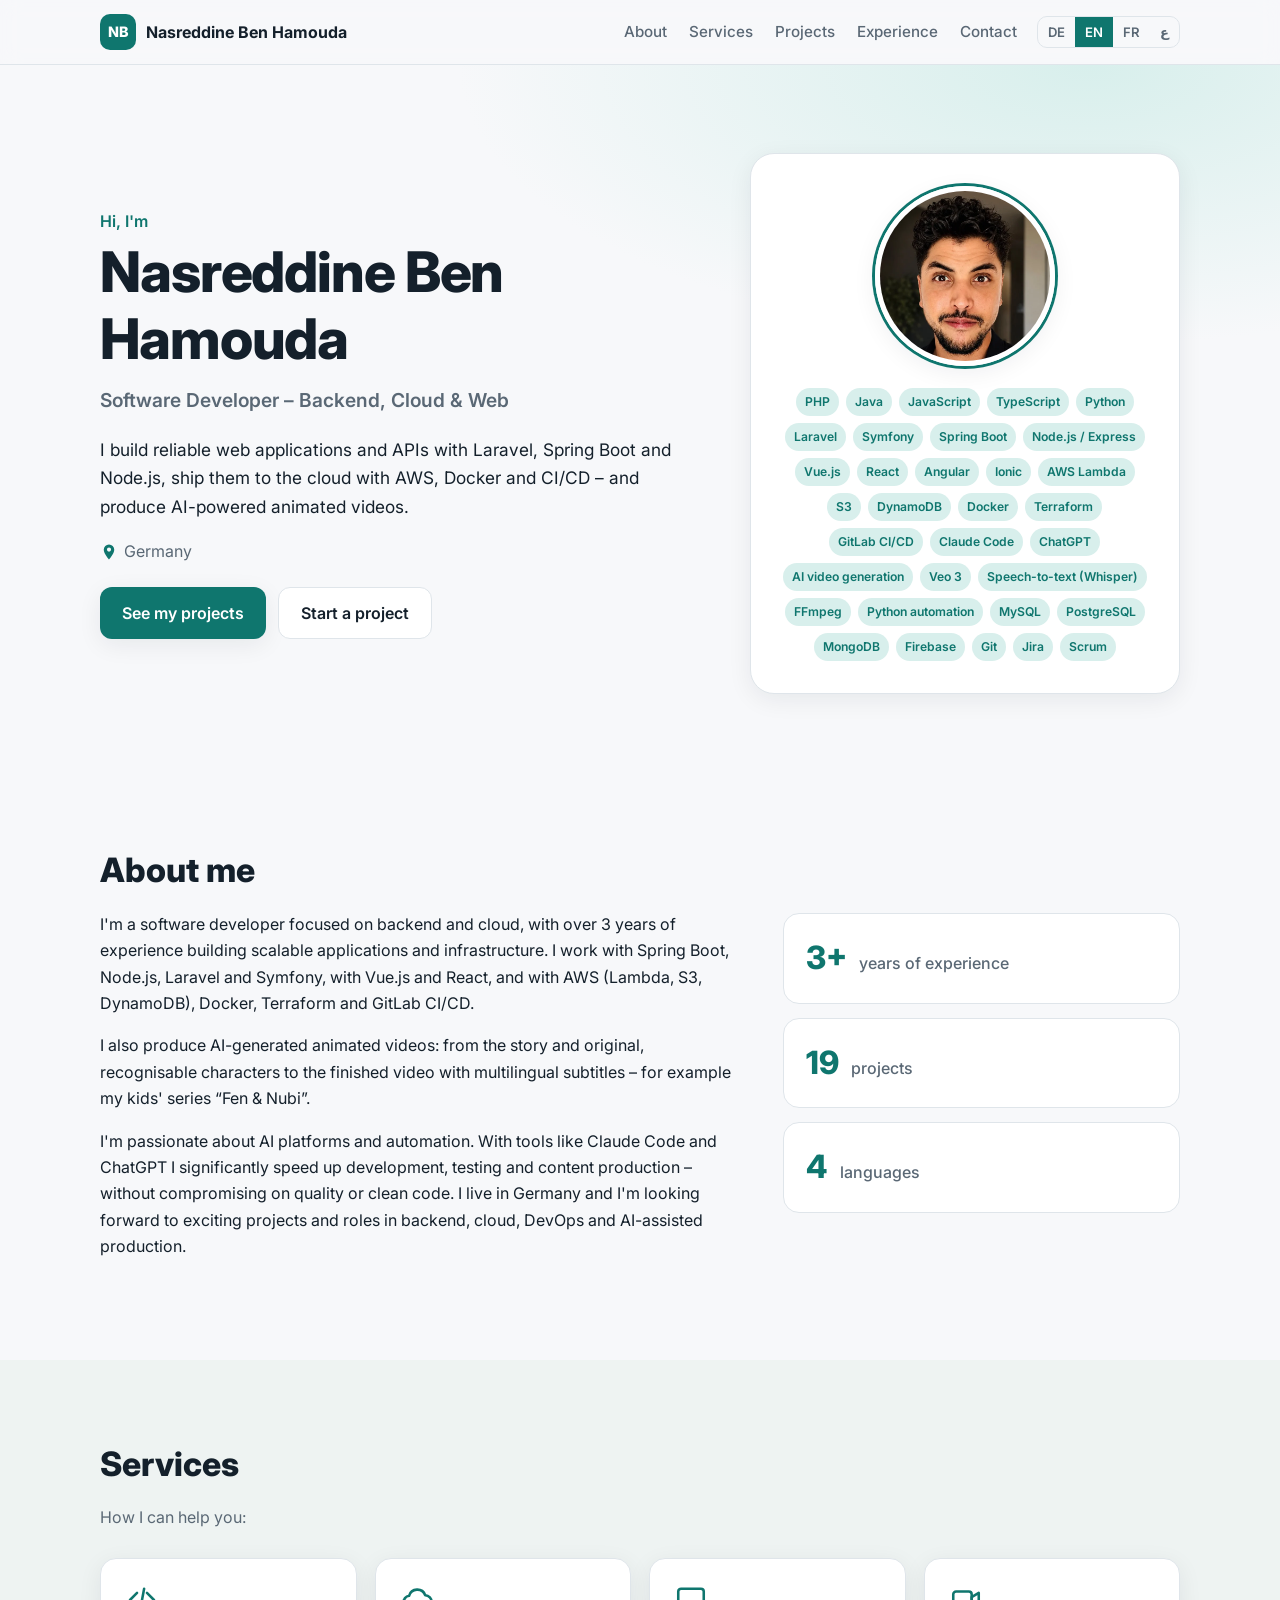
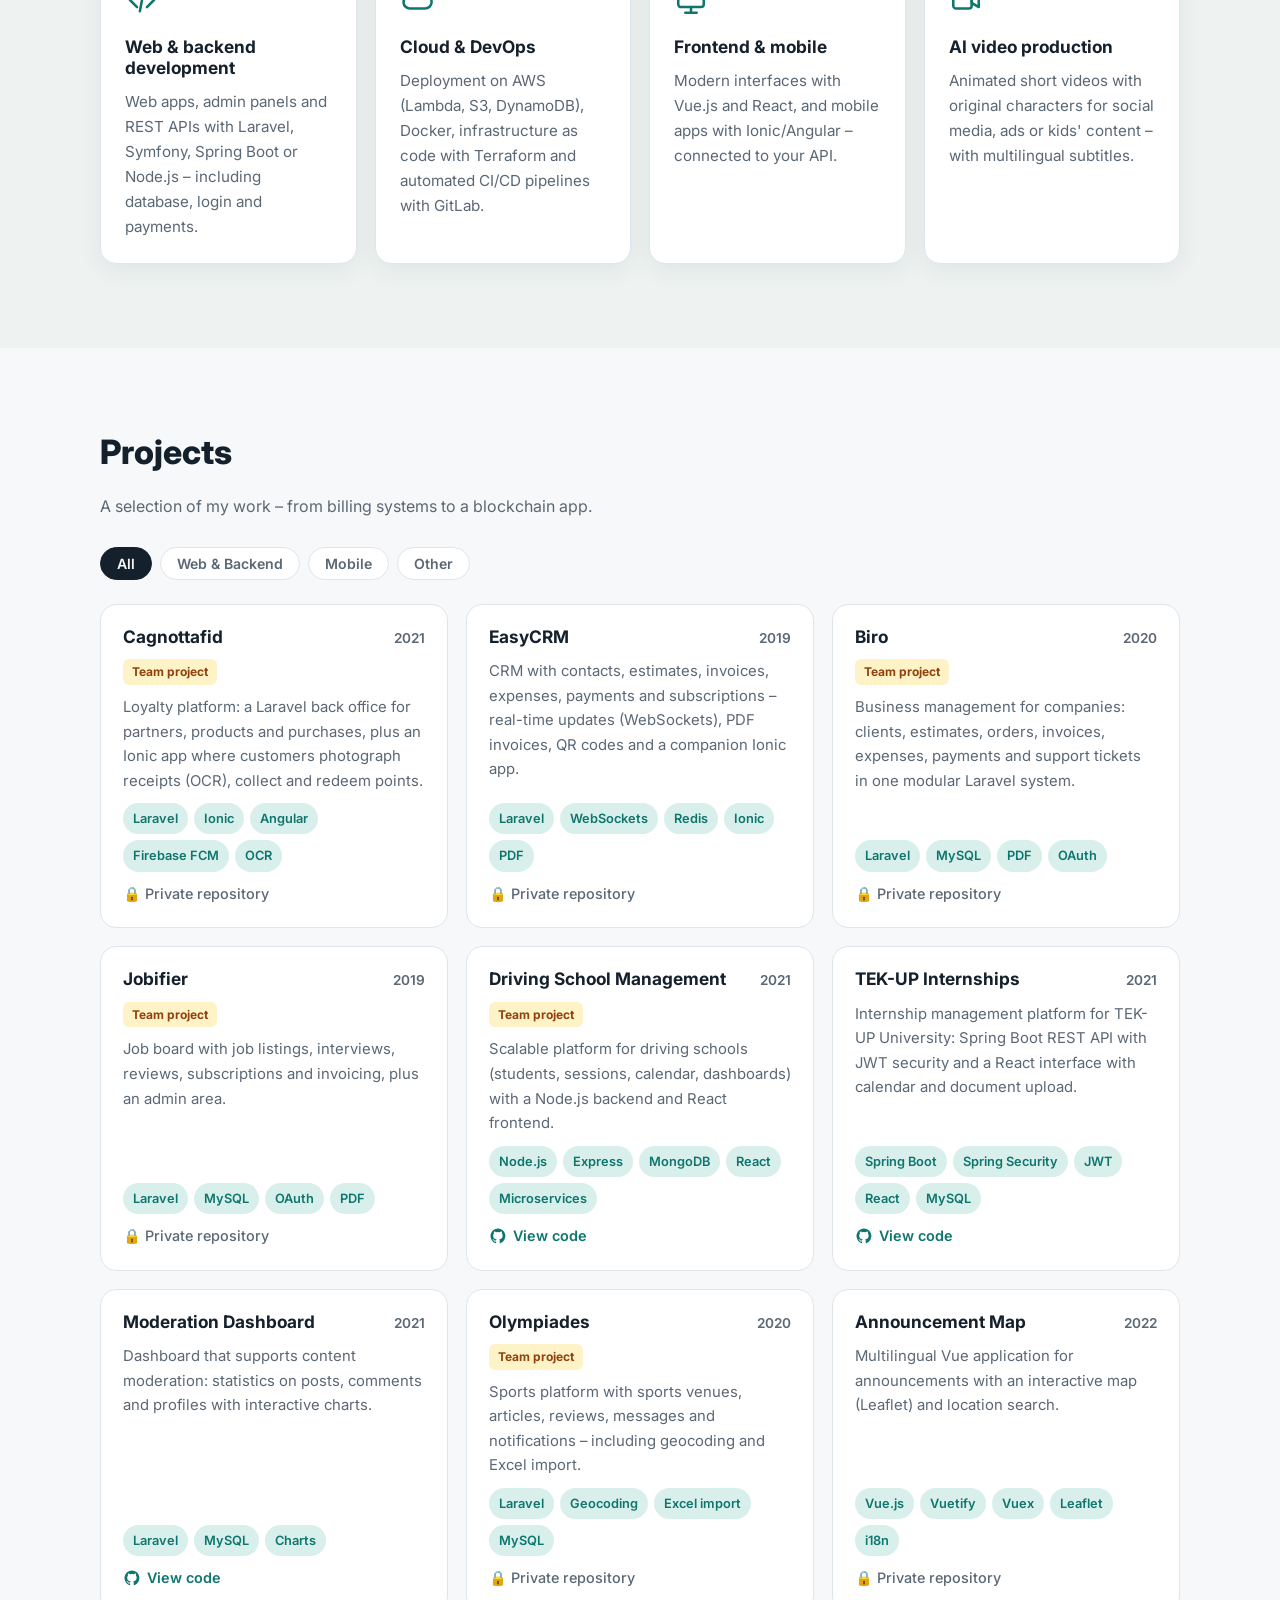
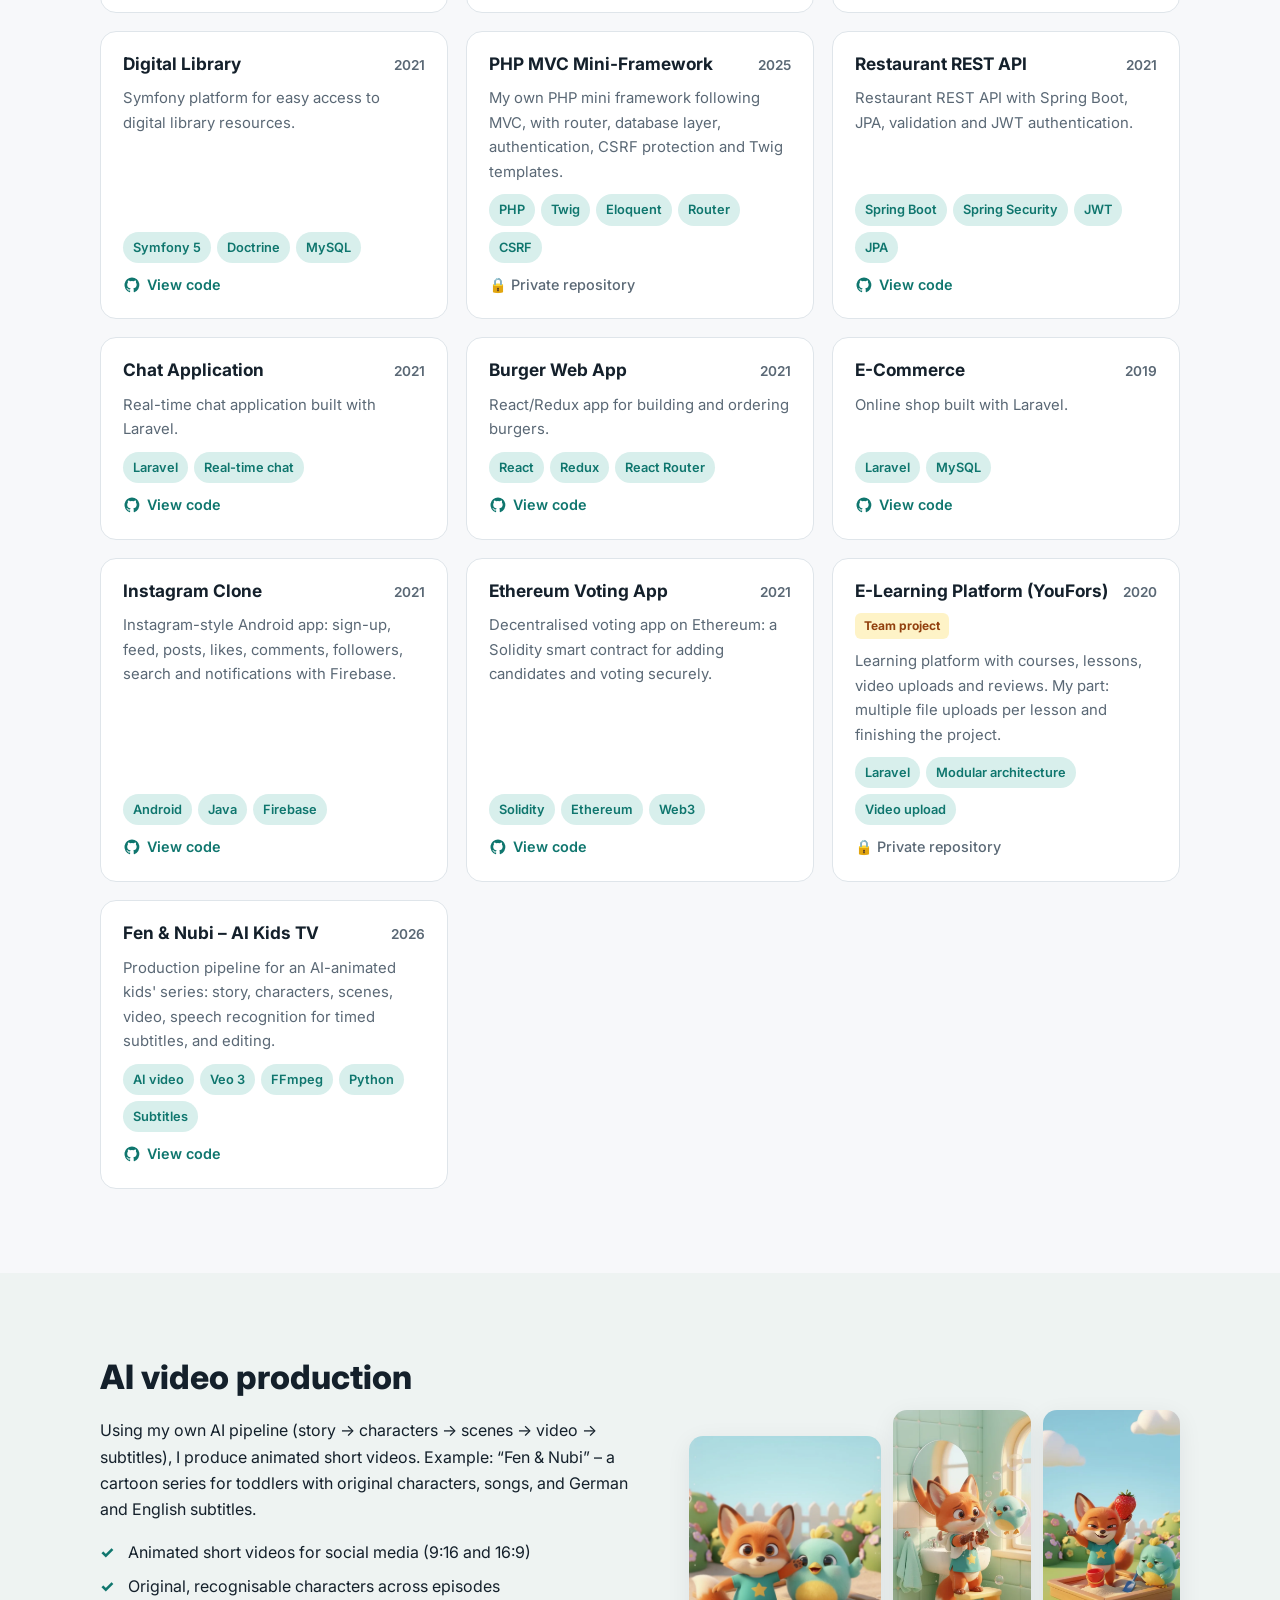
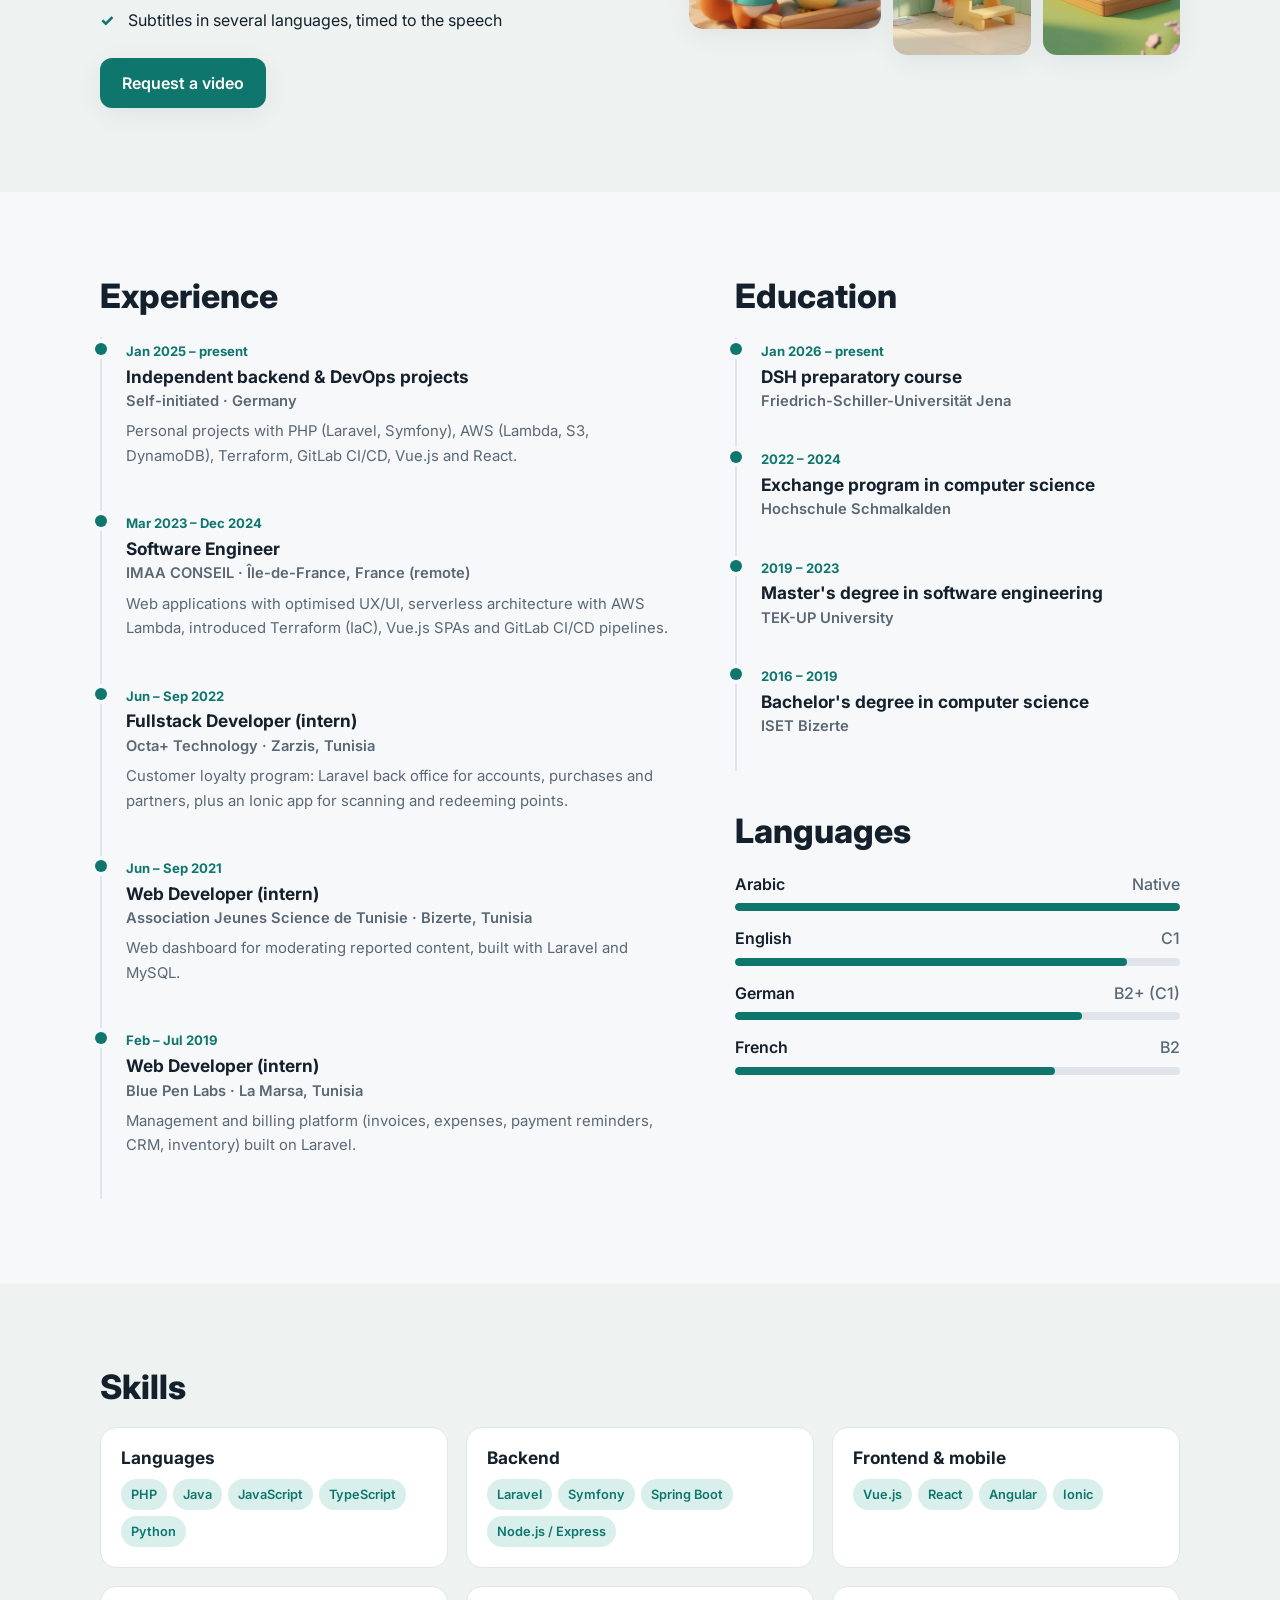
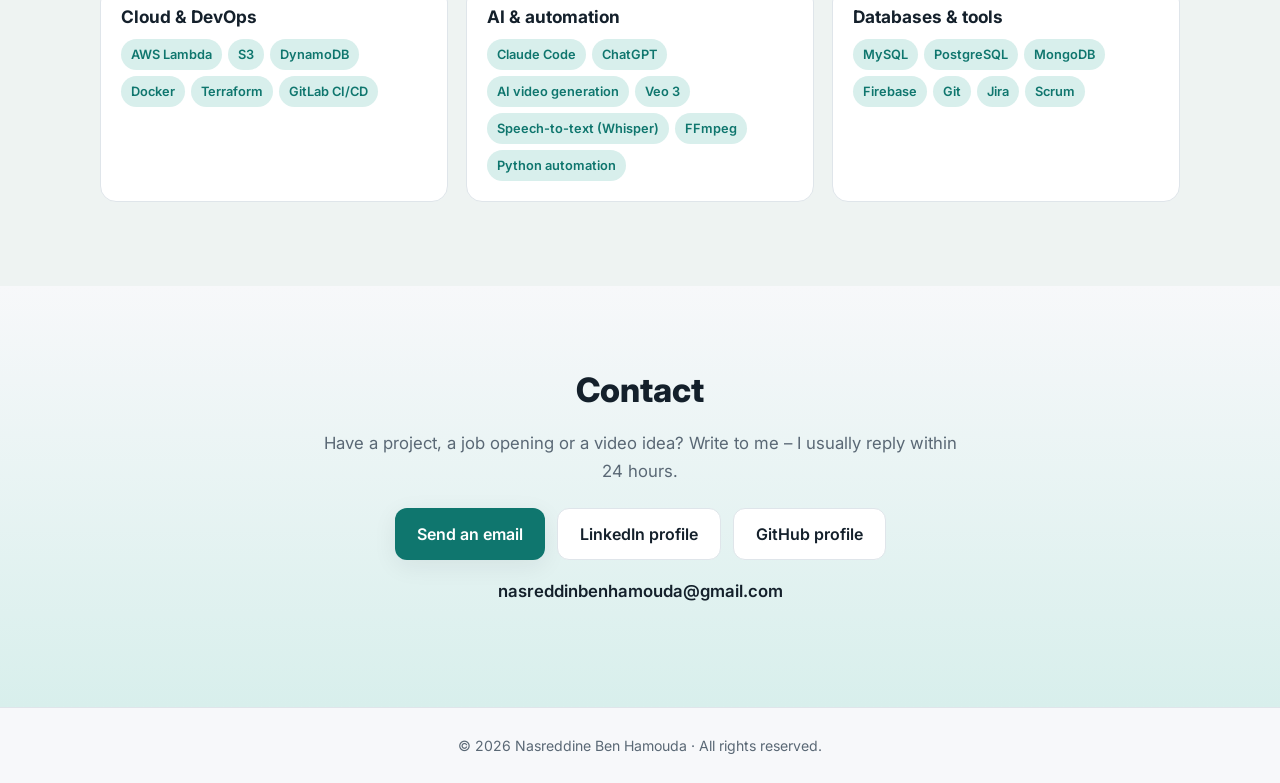
==== commit dd55e81b: "Show all skills in the hero card, incl. AI video generation The chips under the photo are now genera" ====
--- a/index.html
+++ b/index.html
@@ -15,7 +15,7 @@
   <link rel="preconnect" href="https://fonts.googleapis.com">
   <link rel="preconnect" href="https://fonts.gstatic.com" crossorigin>
   <link href="https://fonts.googleapis.com/css2?family=Inter:wght@400;500;600;700;800&family=Noto+Sans+Arabic:wght@400;500;600;700&display=swap" rel="stylesheet">
-  <link rel="stylesheet" href="style.css?v=20261011d">
+  <link rel="stylesheet" href="style.css?v=20261011e">
 </head>
 <body>
   <header class="topbar">
@@ -50,9 +50,7 @@
         </div>
         <div class="hero-card">
           <img class="avatar" src="assets/nasreddine.webp" alt="Nasreddine Ben Hamouda" width="640" height="640">
-          <div class="chips">
-            <span>Laravel</span><span>Spring Boot</span><span>Node.js</span><span>Vue.js</span><span>React</span><span>AWS</span><span>Docker</span><span>Terraform</span>
-          </div>
+          <div class="chips" id="hero-skills"></div>
         </div>
       </div>
     </section>
@@ -153,7 +151,7 @@
     <div class="wrap">© <span id="year"></span> Nasreddine Ben Hamouda · <span data-i18n="footer.rights">Alle Rechte vorbehalten.</span></div>
   </footer>
 
-  <script src="i18n.js?v=20261011d"></script>
-  <script src="app.js?v=20261011d"></script>
+  <script src="i18n.js?v=20261011e"></script>
+  <script src="app.js?v=20261011e"></script>
 </body>
 </html>
--- a/style.css
+++ b/style.css
@@ -55,8 +55,9 @@
 .btn.ghost { border: 1.5px solid var(--line); color: var(--text); background: var(--surface); }
 .hero-card { background: var(--surface); border: 1px solid var(--line); border-radius: 24px; padding: 32px; box-shadow: var(--shadow); text-align: center; }
 .avatar { width: 180px; height: 180px; margin: 0 auto 22px; border-radius: 50%; object-fit: cover; border: 5px solid var(--surface); box-shadow: 0 0 0 3px var(--accent), var(--shadow); }
-.chips { display: flex; flex-wrap: wrap; gap: 8px; justify-content: center; }
+.chips { display: flex; flex-wrap: wrap; gap: 7px; justify-content: center; }
 .chips span, .tags span { font-size: .8rem; font-weight: 600; padding: 5px 10px; border-radius: 999px; background: var(--accent-soft); color: var(--accent); direction: ltr; unicode-bidi: isolate; }
+.chips span { font-size: .76rem; padding: 4px 9px; }
 
 /* about */
 .about-grid { display: grid; grid-template-columns: 1.6fr 1fr; gap: 48px; align-items: center; }
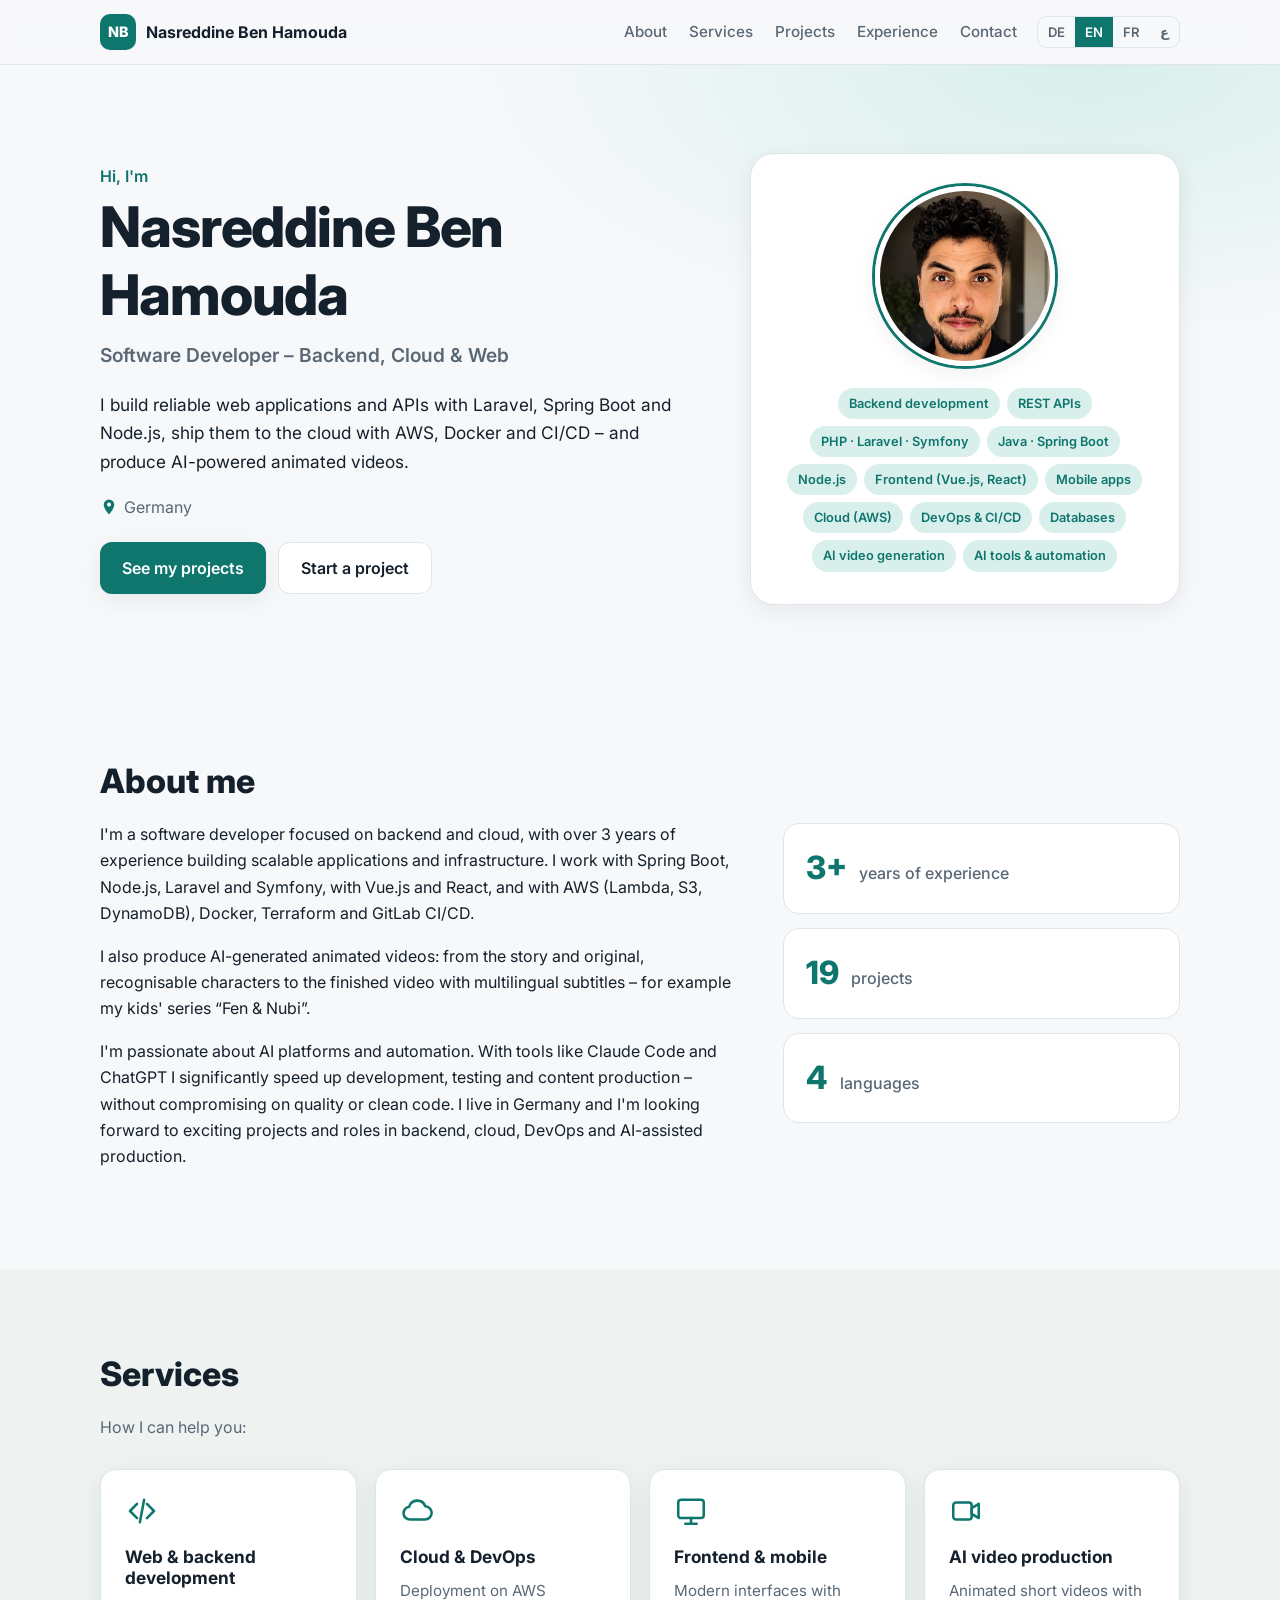
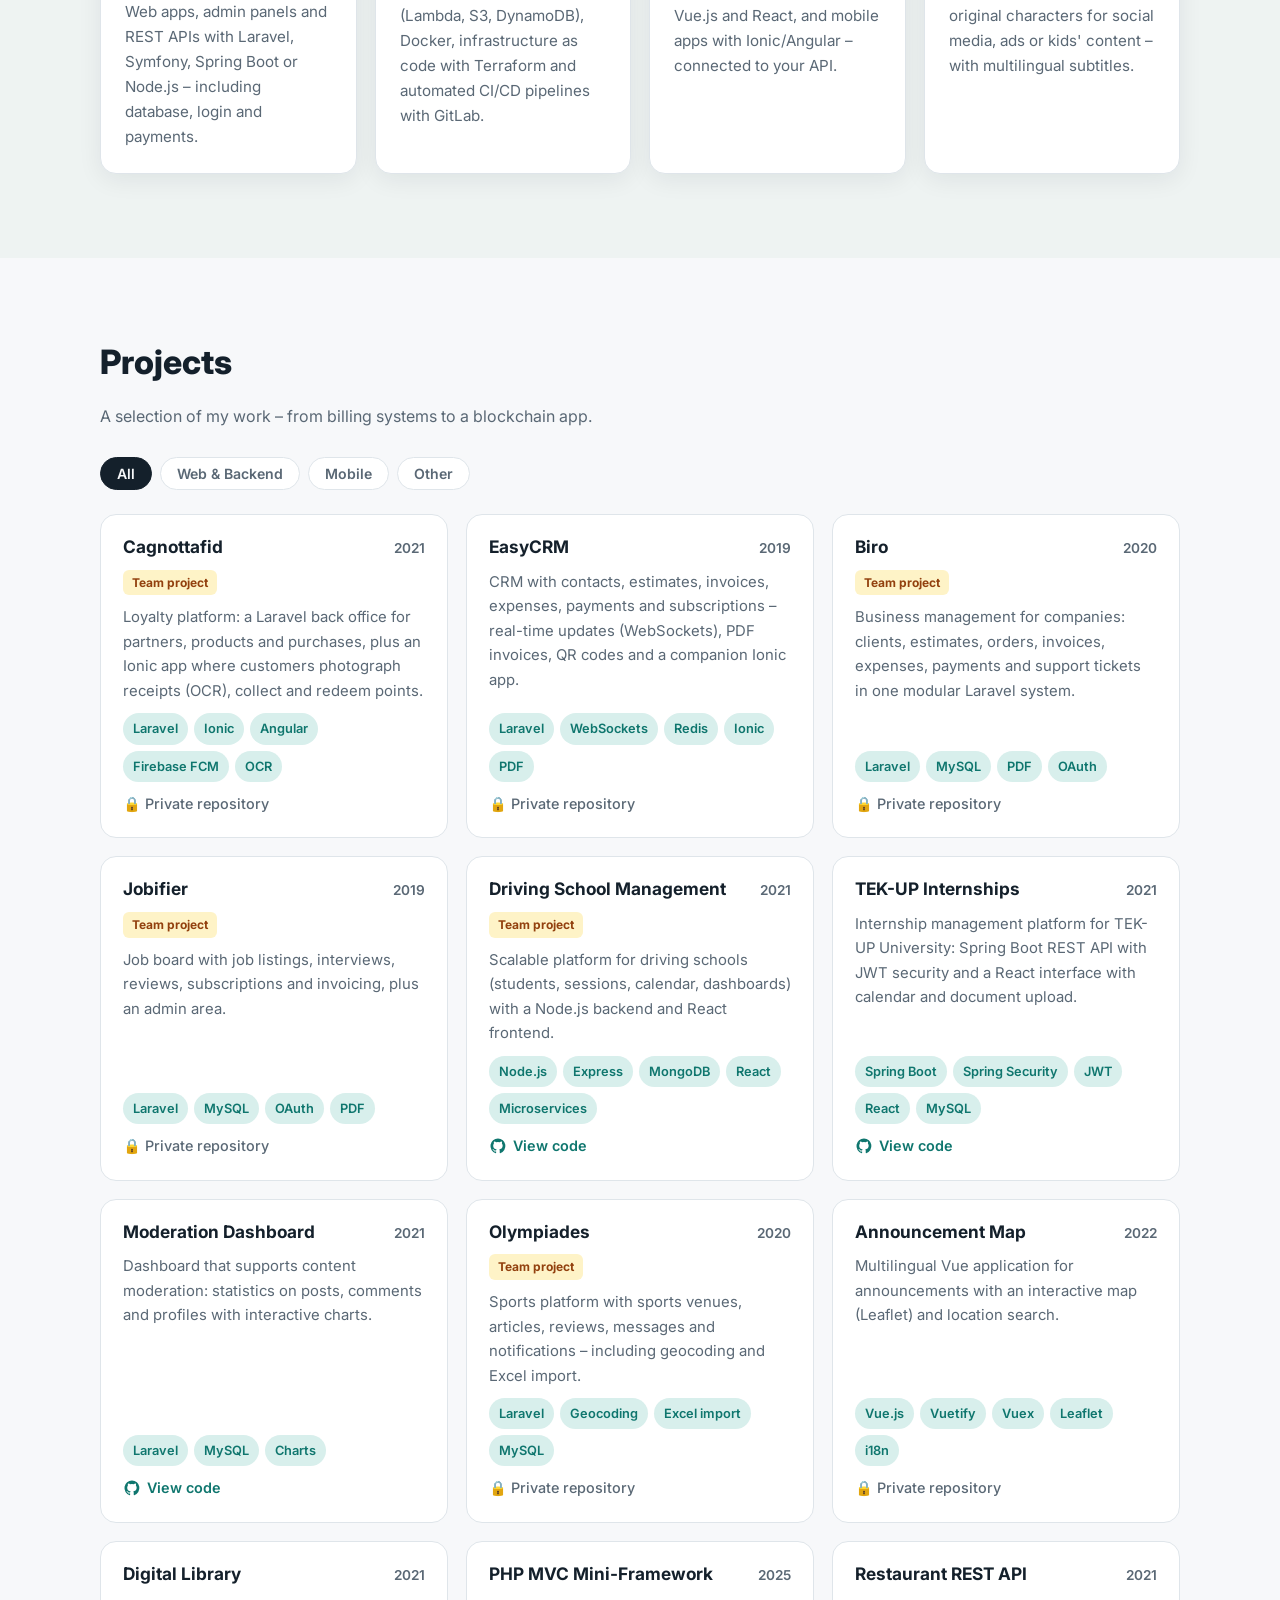
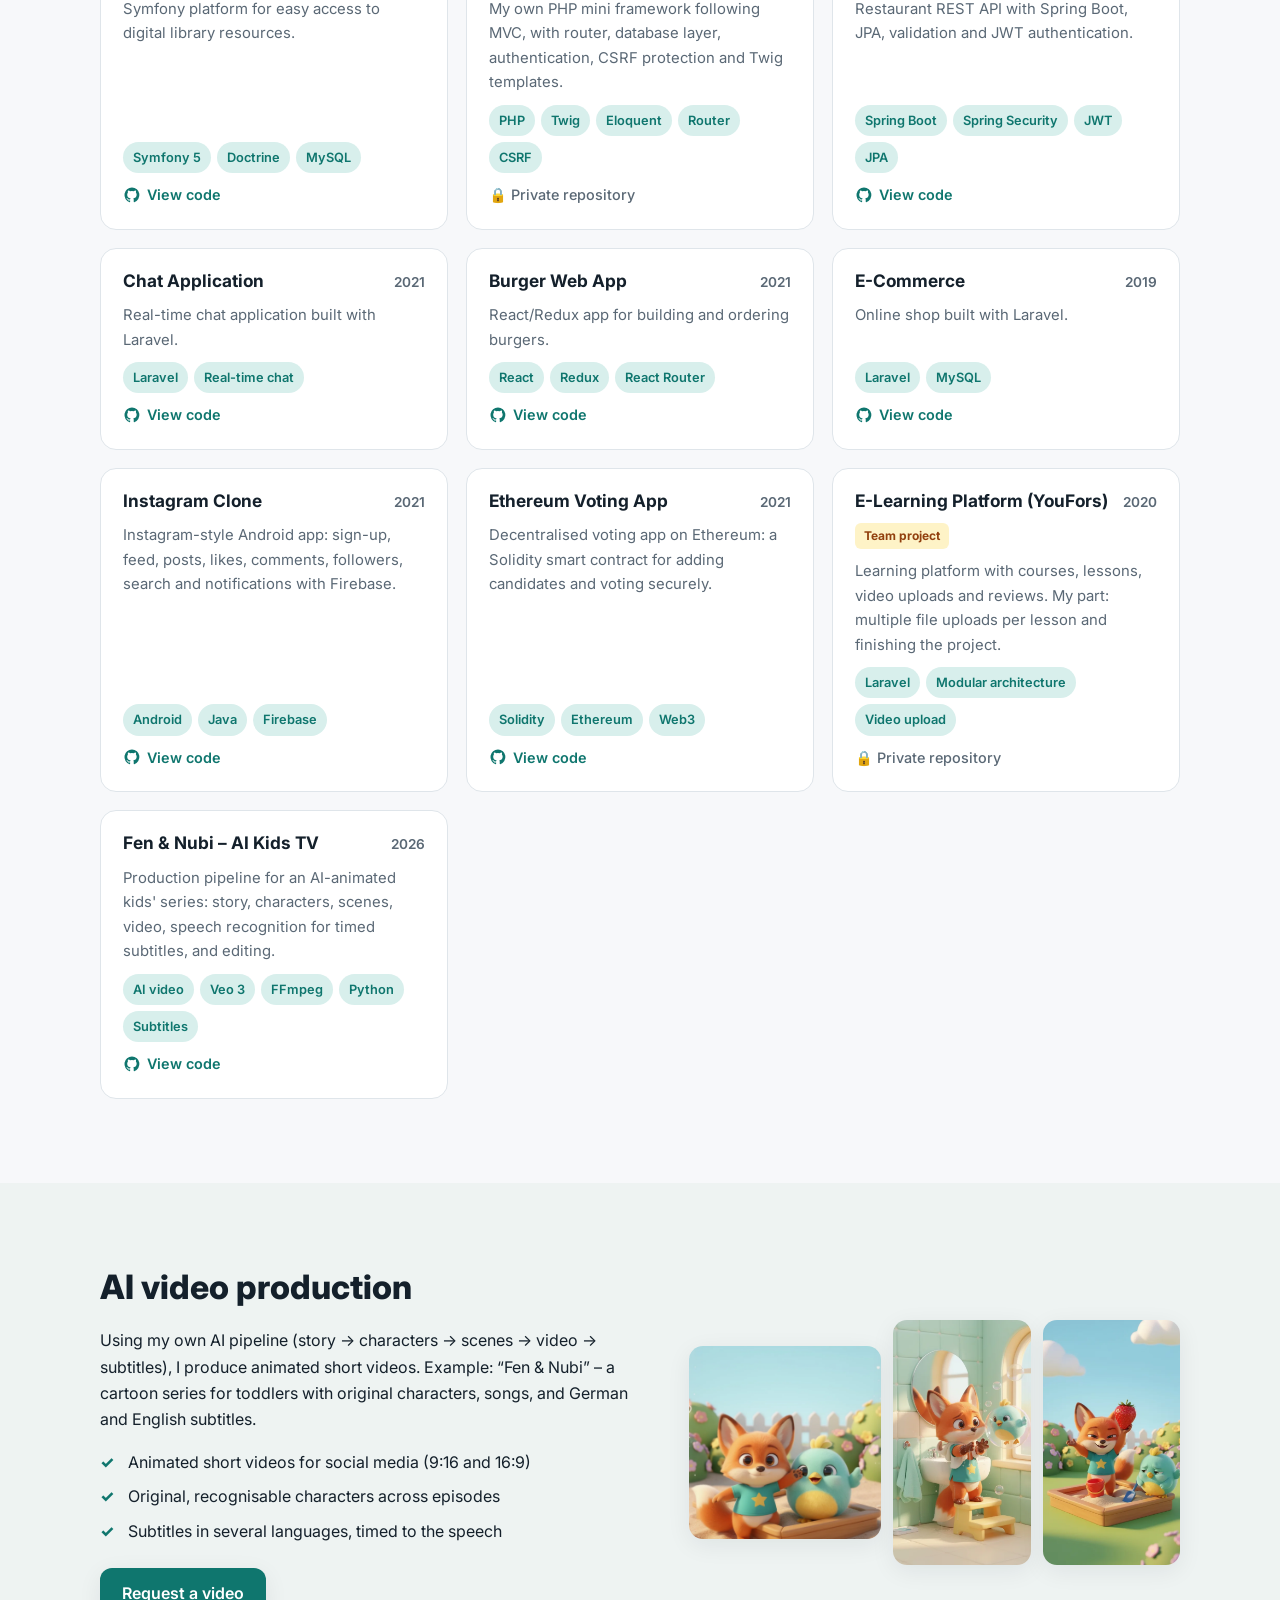
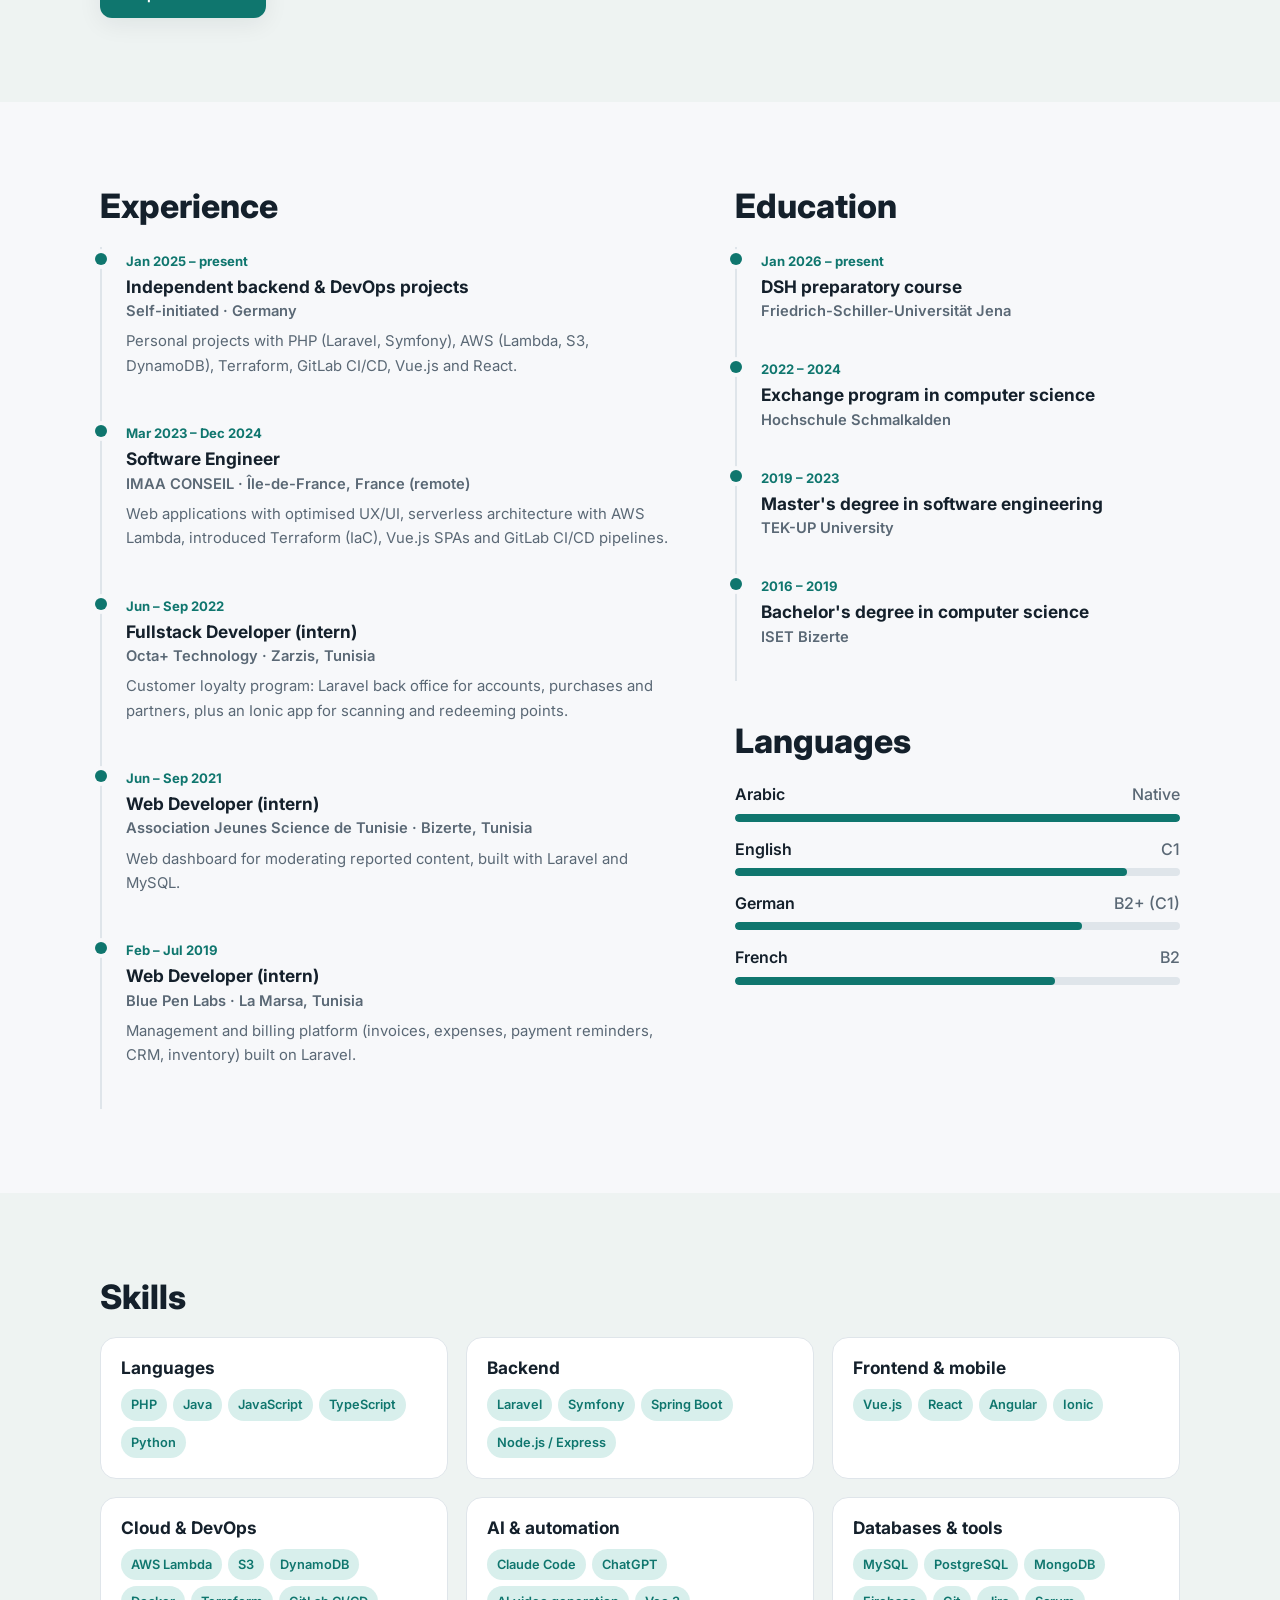
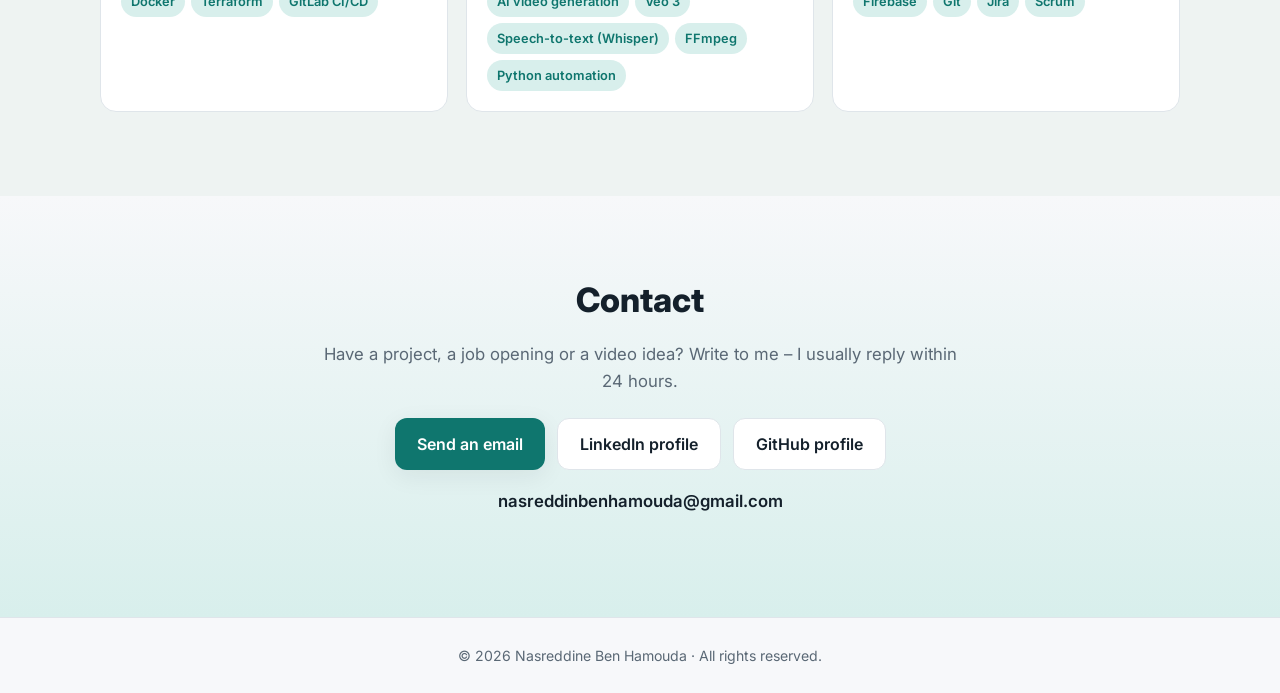
==== commit d2550187: "Show 12 general skill areas in the hero card Replace the full 33-item list under the photo with broa" ====
--- a/index.html
+++ b/index.html
@@ -15,7 +15,7 @@
   <link rel="preconnect" href="https://fonts.googleapis.com">
   <link rel="preconnect" href="https://fonts.gstatic.com" crossorigin>
   <link href="https://fonts.googleapis.com/css2?family=Inter:wght@400;500;600;700;800&family=Noto+Sans+Arabic:wght@400;500;600;700&display=swap" rel="stylesheet">
-  <link rel="stylesheet" href="style.css?v=20261011e">
+  <link rel="stylesheet" href="style.css?v=20261011g">
 </head>
 <body>
   <header class="topbar">
@@ -151,7 +151,7 @@
     <div class="wrap">© <span id="year"></span> Nasreddine Ben Hamouda · <span data-i18n="footer.rights">Alle Rechte vorbehalten.</span></div>
   </footer>
 
-  <script src="i18n.js?v=20261011e"></script>
-  <script src="app.js?v=20261011e"></script>
+  <script src="i18n.js?v=20261011g"></script>
+  <script src="app.js?v=20261011g"></script>
 </body>
 </html>
--- a/style.css
+++ b/style.css
@@ -57,7 +57,7 @@
 .avatar { width: 180px; height: 180px; margin: 0 auto 22px; border-radius: 50%; object-fit: cover; border: 5px solid var(--surface); box-shadow: 0 0 0 3px var(--accent), var(--shadow); }
 .chips { display: flex; flex-wrap: wrap; gap: 7px; justify-content: center; }
 .chips span, .tags span { font-size: .8rem; font-weight: 600; padding: 5px 10px; border-radius: 999px; background: var(--accent-soft); color: var(--accent); direction: ltr; unicode-bidi: isolate; }
-.chips span { font-size: .76rem; padding: 4px 9px; }
+.chips span { font-size: .8rem; padding: 5px 11px; direction: inherit; unicode-bidi: plaintext; }
 
 /* about */
 .about-grid { display: grid; grid-template-columns: 1.6fr 1fr; gap: 48px; align-items: center; }
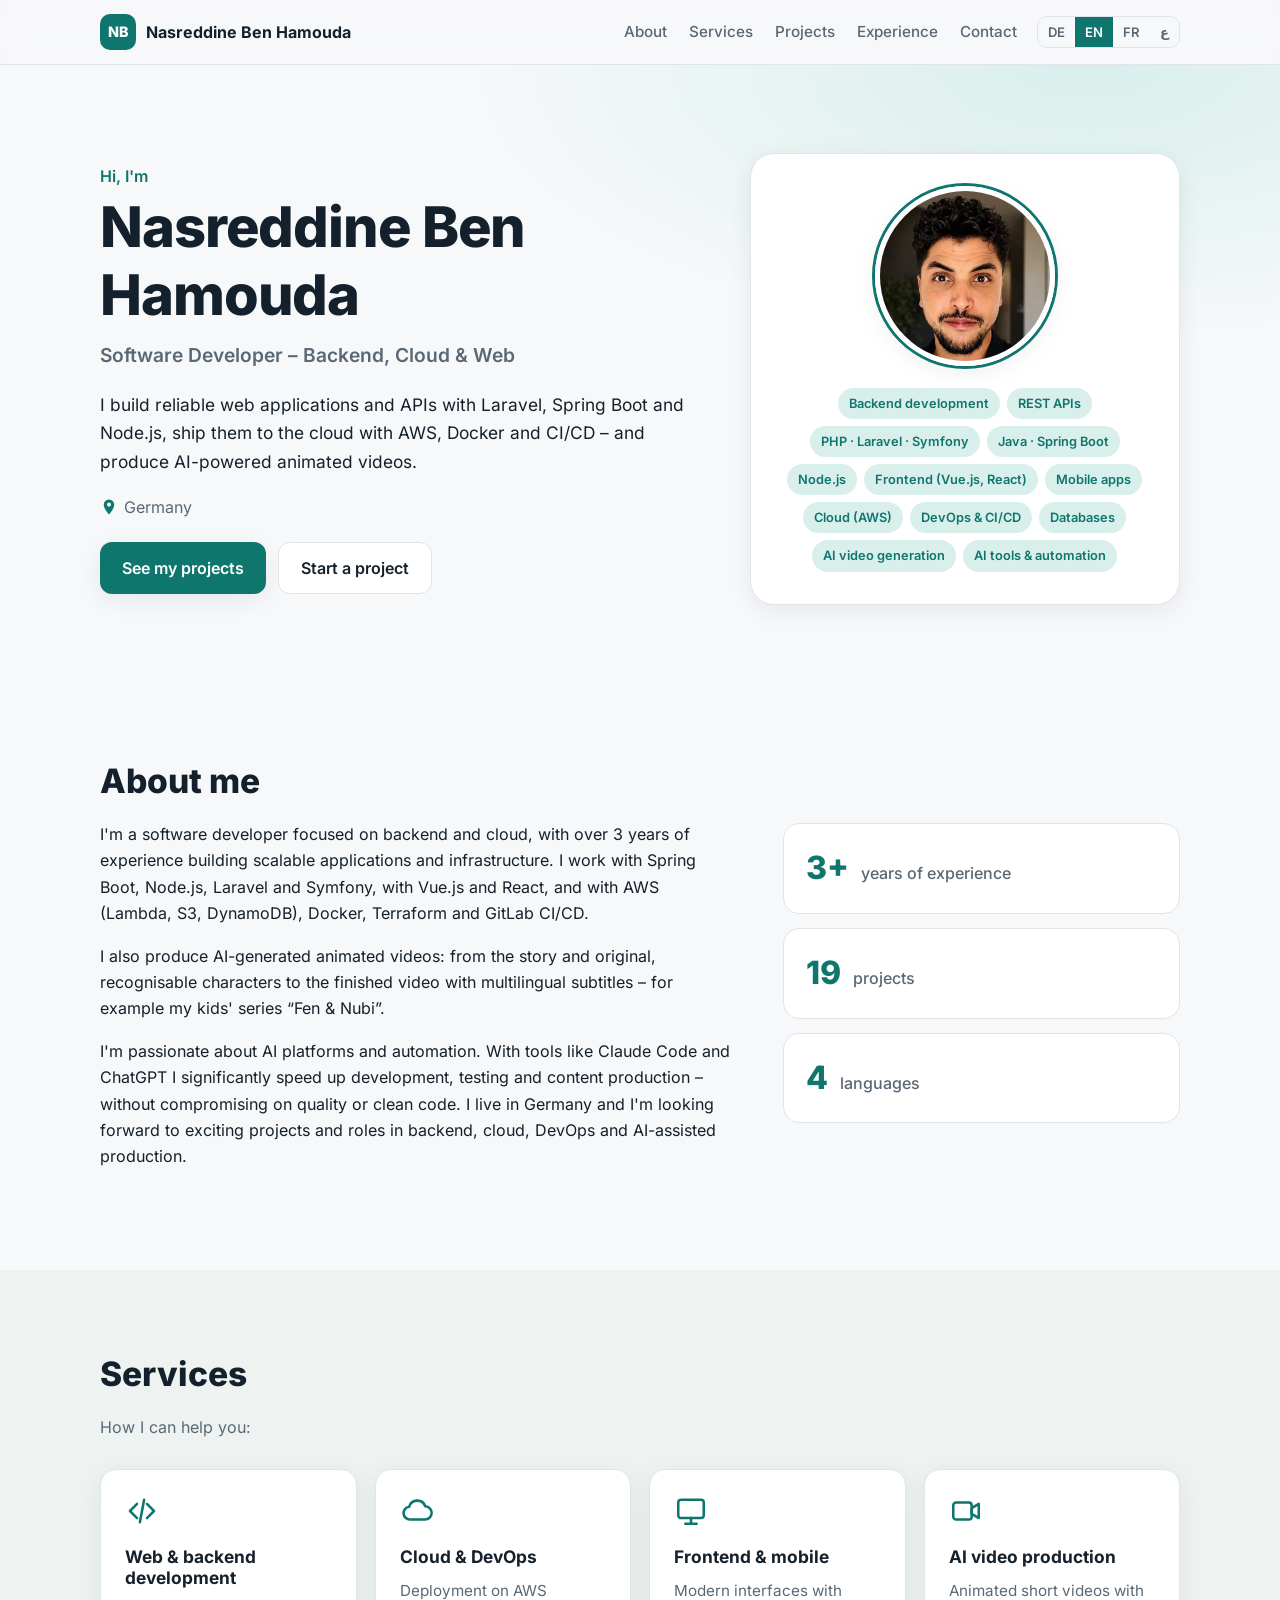
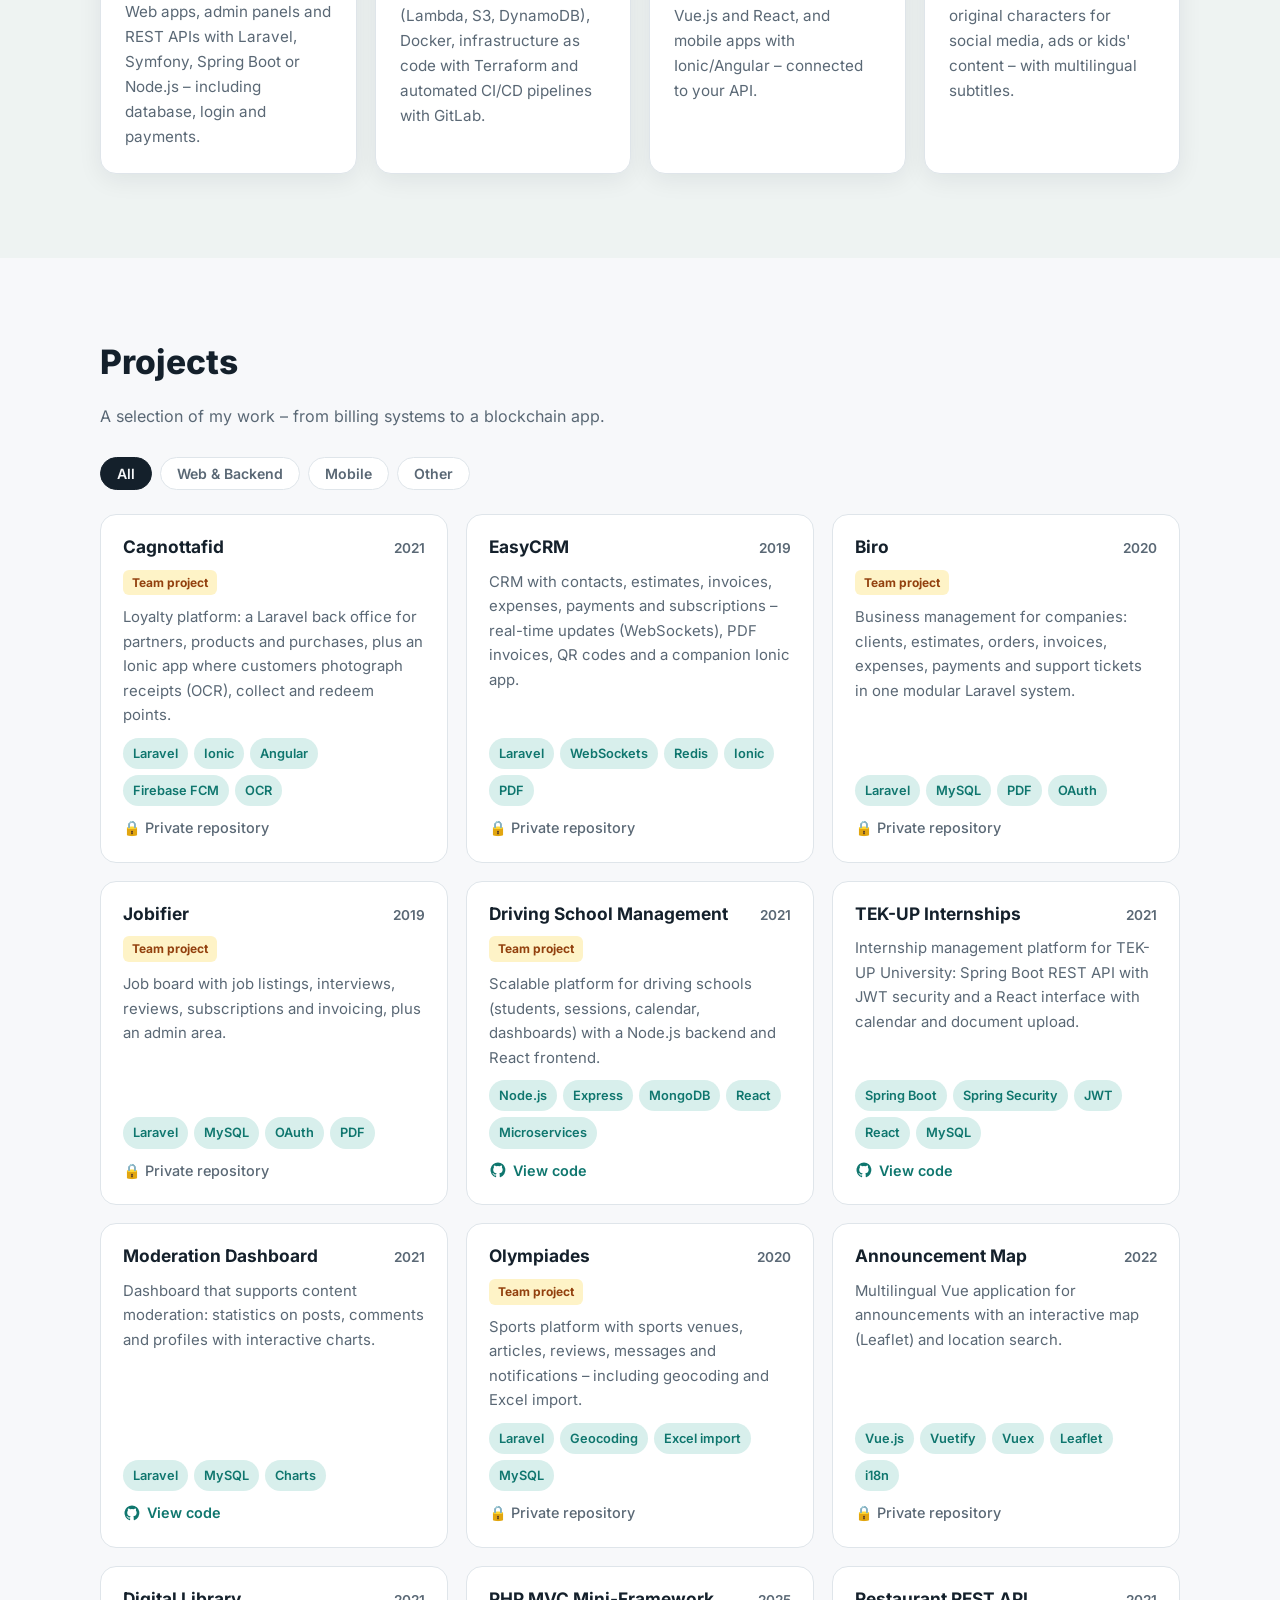
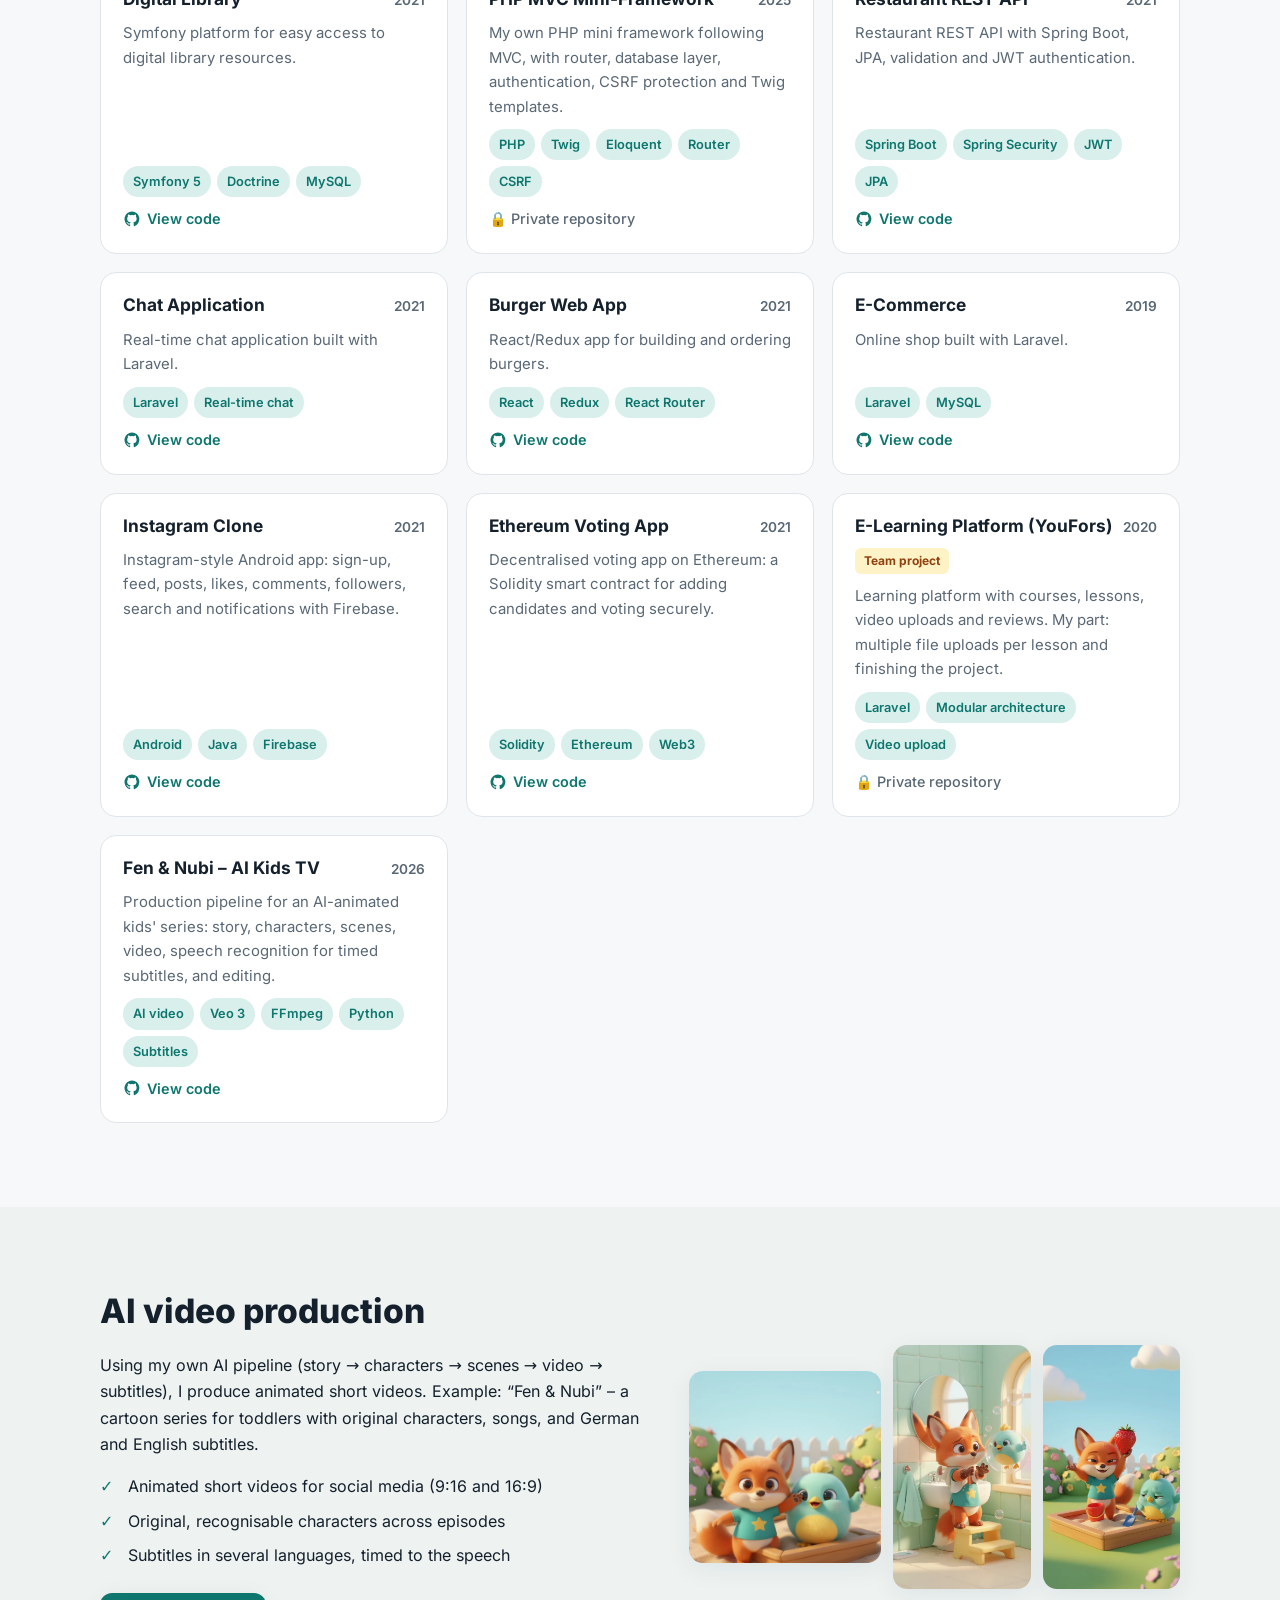
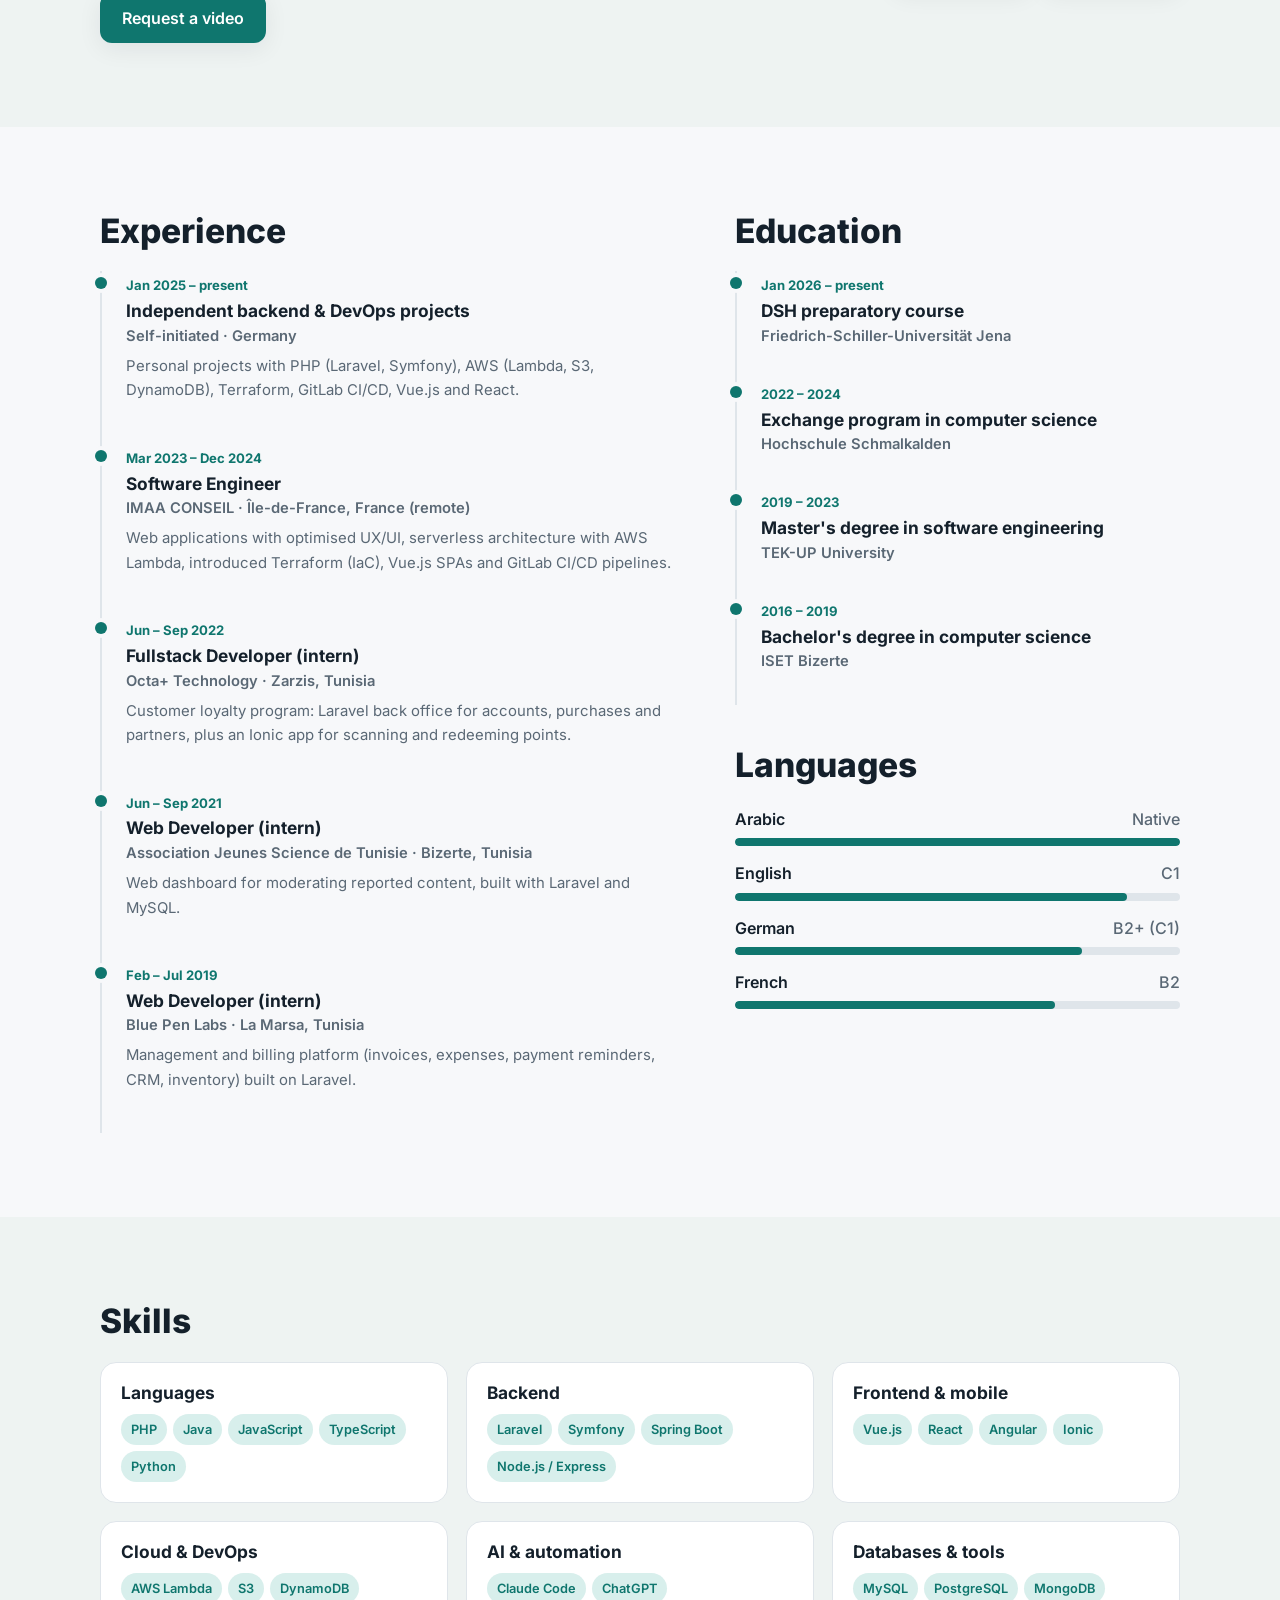
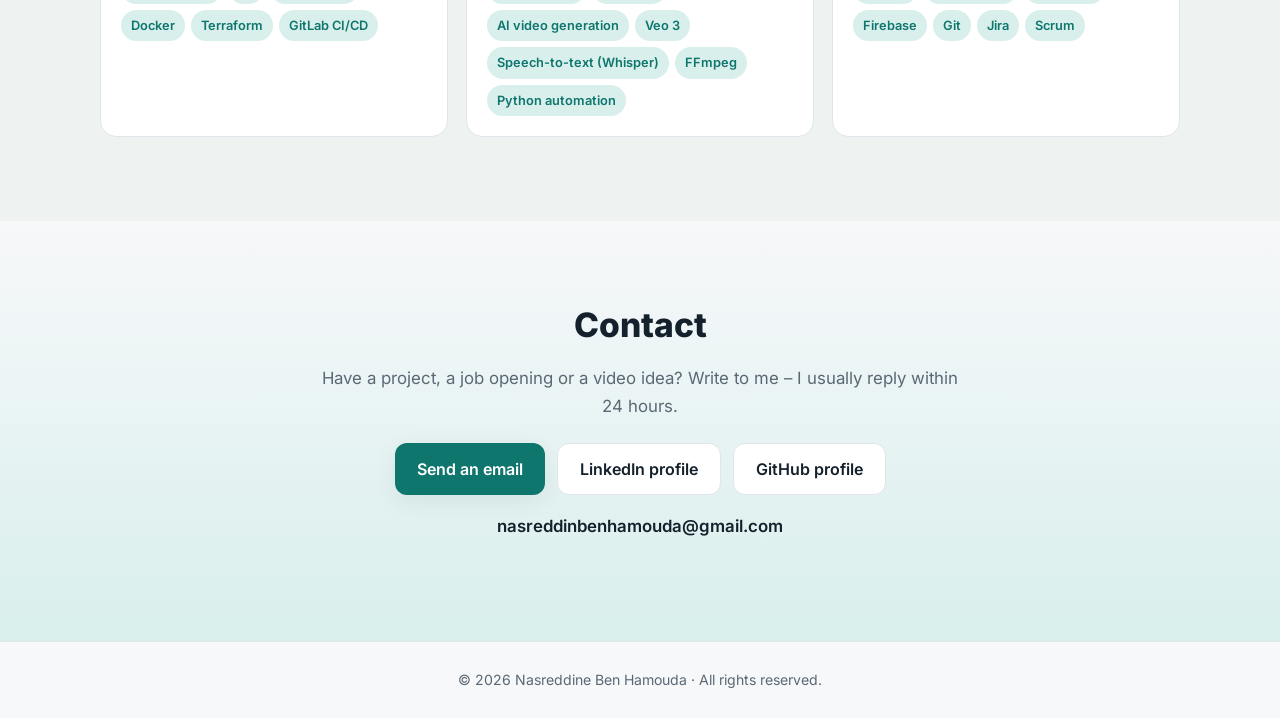
==== commit 068b88b2: "Self-host fonts instead of loading them from Google Inter and Noto Sans Arabic (Latin, Latin-ext and" ====
--- a/index.html
+++ b/index.html
@@ -12,10 +12,8 @@
   <meta property="og:type" content="website">
   <link rel="canonical" href="https://nasreddin-ben-hamouda.github.io/profil-web/">
   <link rel="icon" href="data:image/svg+xml,%3Csvg xmlns='http://www.w3.org/2000/svg' viewBox='0 0 64 64'%3E%3Crect width='64' height='64' rx='14' fill='%230f766e'/%3E%3Ctext x='32' y='42' font-family='Arial' font-weight='700' font-size='28' fill='white' text-anchor='middle'%3ENB%3C/text%3E%3C/svg%3E">
-  <link rel="preconnect" href="https://fonts.googleapis.com">
-  <link rel="preconnect" href="https://fonts.gstatic.com" crossorigin>
-  <link href="https://fonts.googleapis.com/css2?family=Inter:wght@400;500;600;700;800&family=Noto+Sans+Arabic:wght@400;500;600;700&display=swap" rel="stylesheet">
-  <link rel="stylesheet" href="style.css?v=20261011g">
+  <link rel="stylesheet" href="assets/fonts.css?v=20261011h">
+  <link rel="stylesheet" href="style.css?v=20261011h">
 </head>
 <body>
   <header class="topbar">
@@ -151,7 +149,7 @@
     <div class="wrap">© <span id="year"></span> Nasreddine Ben Hamouda · <span data-i18n="footer.rights">Alle Rechte vorbehalten.</span></div>
   </footer>
 
-  <script src="i18n.js?v=20261011g"></script>
-  <script src="app.js?v=20261011g"></script>
+  <script src="i18n.js?v=20261011h"></script>
+  <script src="app.js?v=20261011h"></script>
 </body>
 </html>
--- a/assets/fonts.css
+++ b/assets/fonts.css
@@ -0,0 +1,211 @@
+/* Self-hosted fonts (no requests to Google). Inter & Noto Sans Arabic, SIL Open Font License 1.1. */
+/* Inter – latin-ext */
+@font-face {
+  font-family: 'Inter';
+  font-style: normal;
+  font-weight: 400;
+  font-display: swap;
+  src: url(fonts/inter-latin-ext-395290.woff2) format('woff2');
+  unicode-range: U+0100-02BA, U+02BD-02C5, U+02C7-02CC, U+02CE-02D7, U+02DD-02FF, U+0304, U+0308, U+0329, U+1D00-1DBF, U+1E00-1E9F, U+1EF2-1EFF, U+2020, U+20A0-20AB, U+20AD-20C4, U+2113, U+2C60-2C7F, U+A720-A7FF;
+}
+/* Inter – latin */
+@font-face {
+  font-family: 'Inter';
+  font-style: normal;
+  font-weight: 400;
+  font-display: swap;
+  src: url(fonts/inter-latin-567244.woff2) format('woff2');
+  unicode-range: U+0000-00FF, U+0131, U+0152-0153, U+02BB-02BC, U+02C6, U+02DA, U+02DC, U+0304, U+0308, U+0329, U+2000-206F, U+20AC, U+2122, U+2191, U+2193, U+2212, U+2215, U+FEFF, U+FFFD;
+}
+/* Inter – latin-ext */
+@font-face {
+  font-family: 'Inter';
+  font-style: normal;
+  font-weight: 500;
+  font-display: swap;
+  src: url(fonts/inter-latin-ext-395290.woff2) format('woff2');
+  unicode-range: U+0100-02BA, U+02BD-02C5, U+02C7-02CC, U+02CE-02D7, U+02DD-02FF, U+0304, U+0308, U+0329, U+1D00-1DBF, U+1E00-1E9F, U+1EF2-1EFF, U+2020, U+20A0-20AB, U+20AD-20C4, U+2113, U+2C60-2C7F, U+A720-A7FF;
+}
+/* Inter – latin */
+@font-face {
+  font-family: 'Inter';
+  font-style: normal;
+  font-weight: 500;
+  font-display: swap;
+  src: url(fonts/inter-latin-567244.woff2) format('woff2');
+  unicode-range: U+0000-00FF, U+0131, U+0152-0153, U+02BB-02BC, U+02C6, U+02DA, U+02DC, U+0304, U+0308, U+0329, U+2000-206F, U+20AC, U+2122, U+2191, U+2193, U+2212, U+2215, U+FEFF, U+FFFD;
+}
+/* Inter – latin-ext */
+@font-face {
+  font-family: 'Inter';
+  font-style: normal;
+  font-weight: 600;
+  font-display: swap;
+  src: url(fonts/inter-latin-ext-395290.woff2) format('woff2');
+  unicode-range: U+0100-02BA, U+02BD-02C5, U+02C7-02CC, U+02CE-02D7, U+02DD-02FF, U+0304, U+0308, U+0329, U+1D00-1DBF, U+1E00-1E9F, U+1EF2-1EFF, U+2020, U+20A0-20AB, U+20AD-20C4, U+2113, U+2C60-2C7F, U+A720-A7FF;
+}
+/* Inter – latin */
+@font-face {
+  font-family: 'Inter';
+  font-style: normal;
+  font-weight: 600;
+  font-display: swap;
+  src: url(fonts/inter-latin-567244.woff2) format('woff2');
+  unicode-range: U+0000-00FF, U+0131, U+0152-0153, U+02BB-02BC, U+02C6, U+02DA, U+02DC, U+0304, U+0308, U+0329, U+2000-206F, U+20AC, U+2122, U+2191, U+2193, U+2212, U+2215, U+FEFF, U+FFFD;
+}
+/* Inter – latin-ext */
+@font-face {
+  font-family: 'Inter';
+  font-style: normal;
+  font-weight: 700;
+  font-display: swap;
+  src: url(fonts/inter-latin-ext-395290.woff2) format('woff2');
+  unicode-range: U+0100-02BA, U+02BD-02C5, U+02C7-02CC, U+02CE-02D7, U+02DD-02FF, U+0304, U+0308, U+0329, U+1D00-1DBF, U+1E00-1E9F, U+1EF2-1EFF, U+2020, U+20A0-20AB, U+20AD-20C4, U+2113, U+2C60-2C7F, U+A720-A7FF;
+}
+/* Inter – latin */
+@font-face {
+  font-family: 'Inter';
+  font-style: normal;
+  font-weight: 700;
+  font-display: swap;
+  src: url(fonts/inter-latin-567244.woff2) format('woff2');
+  unicode-range: U+0000-00FF, U+0131, U+0152-0153, U+02BB-02BC, U+02C6, U+02DA, U+02DC, U+0304, U+0308, U+0329, U+2000-206F, U+20AC, U+2122, U+2191, U+2193, U+2212, U+2215, U+FEFF, U+FFFD;
+}
+/* Inter – latin-ext */
+@font-face {
+  font-family: 'Inter';
+  font-style: normal;
+  font-weight: 800;
+  font-display: swap;
+  src: url(fonts/inter-latin-ext-395290.woff2) format('woff2');
+  unicode-range: U+0100-02BA, U+02BD-02C5, U+02C7-02CC, U+02CE-02D7, U+02DD-02FF, U+0304, U+0308, U+0329, U+1D00-1DBF, U+1E00-1E9F, U+1EF2-1EFF, U+2020, U+20A0-20AB, U+20AD-20C4, U+2113, U+2C60-2C7F, U+A720-A7FF;
+}
+/* Inter – latin */
+@font-face {
+  font-family: 'Inter';
+  font-style: normal;
+  font-weight: 800;
+  font-display: swap;
+  src: url(fonts/inter-latin-567244.woff2) format('woff2');
+  unicode-range: U+0000-00FF, U+0131, U+0152-0153, U+02BB-02BC, U+02C6, U+02DA, U+02DC, U+0304, U+0308, U+0329, U+2000-206F, U+20AC, U+2122, U+2191, U+2193, U+2212, U+2215, U+FEFF, U+FFFD;
+}
+/* Noto Sans Arabic – arabic */
+@font-face {
+  font-family: 'Noto Sans Arabic';
+  font-style: normal;
+  font-weight: 400;
+  font-stretch: 100%;
+  font-display: swap;
+  src: url(fonts/noto-sans-arabic-arabic-ec7e2e.woff2) format('woff2');
+  unicode-range: U+0600-06FF, U+0750-077F, U+0870-0891, U+0897-08E1, U+08E3-08FF, U+200C-200E, U+2010-2011, U+204F, U+2E41, U+FB50-FDFF, U+FE70-FE74, U+FE76-FEFC, U+102E0-102FB, U+10E60-10E7E, U+10EC2-10EC7, U+10EC9-10EEE, U+10EF0-10EFF, U+1EE00-1EE03, U+1EE05-1EE1F, U+1EE21-1EE22, U+1EE24, U+1EE27, U+1EE29-1EE32, U+1EE34-1EE37, U+1EE39, U+1EE3B, U+1EE42, U+1EE47, U+1EE49, U+1EE4B, U+1EE4D-1EE4F, U+1EE51-1EE52, U+1EE54, U+1EE57, U+1EE59, U+1EE5B, U+1EE5D, U+1EE5F, U+1EE61-1EE62, U+1EE64, U+1EE67-1EE6A, U+1EE6C-1EE72, U+1EE74-1EE77, U+1EE79-1EE7C, U+1EE7E, U+1EE80-1EE89, U+1EE8B-1EE9B, U+1EEA1-1EEA3, U+1EEA5-1EEA9, U+1EEAB-1EEBB, U+1EEF0-1EEF1;
+}
+/* Noto Sans Arabic – latin-ext */
+@font-face {
+  font-family: 'Noto Sans Arabic';
+  font-style: normal;
+  font-weight: 400;
+  font-stretch: 100%;
+  font-display: swap;
+  src: url(fonts/noto-sans-arabic-latin-ext-4392e8.woff2) format('woff2');
+  unicode-range: U+0100-02BA, U+02BD-02C5, U+02C7-02CC, U+02CE-02D7, U+02DD-02FF, U+0304, U+0308, U+0329, U+1D00-1DBF, U+1E00-1E9F, U+1EF2-1EFF, U+2020, U+20A0-20AB, U+20AD-20C4, U+2113, U+2C60-2C7F, U+A720-A7FF;
+}
+/* Noto Sans Arabic – latin */
+@font-face {
+  font-family: 'Noto Sans Arabic';
+  font-style: normal;
+  font-weight: 400;
+  font-stretch: 100%;
+  font-display: swap;
+  src: url(fonts/noto-sans-arabic-latin-b3c850.woff2) format('woff2');
+  unicode-range: U+0000-00FF, U+0131, U+0152-0153, U+02BB-02BC, U+02C6, U+02DA, U+02DC, U+0304, U+0308, U+0329, U+2000-206F, U+20AC, U+2122, U+2191, U+2193, U+2212, U+2215, U+FEFF, U+FFFD;
+}
+/* Noto Sans Arabic – arabic */
+@font-face {
+  font-family: 'Noto Sans Arabic';
+  font-style: normal;
+  font-weight: 500;
+  font-stretch: 100%;
+  font-display: swap;
+  src: url(fonts/noto-sans-arabic-arabic-ec7e2e.woff2) format('woff2');
+  unicode-range: U+0600-06FF, U+0750-077F, U+0870-0891, U+0897-08E1, U+08E3-08FF, U+200C-200E, U+2010-2011, U+204F, U+2E41, U+FB50-FDFF, U+FE70-FE74, U+FE76-FEFC, U+102E0-102FB, U+10E60-10E7E, U+10EC2-10EC7, U+10EC9-10EEE, U+10EF0-10EFF, U+1EE00-1EE03, U+1EE05-1EE1F, U+1EE21-1EE22, U+1EE24, U+1EE27, U+1EE29-1EE32, U+1EE34-1EE37, U+1EE39, U+1EE3B, U+1EE42, U+1EE47, U+1EE49, U+1EE4B, U+1EE4D-1EE4F, U+1EE51-1EE52, U+1EE54, U+1EE57, U+1EE59, U+1EE5B, U+1EE5D, U+1EE5F, U+1EE61-1EE62, U+1EE64, U+1EE67-1EE6A, U+1EE6C-1EE72, U+1EE74-1EE77, U+1EE79-1EE7C, U+1EE7E, U+1EE80-1EE89, U+1EE8B-1EE9B, U+1EEA1-1EEA3, U+1EEA5-1EEA9, U+1EEAB-1EEBB, U+1EEF0-1EEF1;
+}
+/* Noto Sans Arabic – latin-ext */
+@font-face {
+  font-family: 'Noto Sans Arabic';
+  font-style: normal;
+  font-weight: 500;
+  font-stretch: 100%;
+  font-display: swap;
+  src: url(fonts/noto-sans-arabic-latin-ext-4392e8.woff2) format('woff2');
+  unicode-range: U+0100-02BA, U+02BD-02C5, U+02C7-02CC, U+02CE-02D7, U+02DD-02FF, U+0304, U+0308, U+0329, U+1D00-1DBF, U+1E00-1E9F, U+1EF2-1EFF, U+2020, U+20A0-20AB, U+20AD-20C4, U+2113, U+2C60-2C7F, U+A720-A7FF;
+}
+/* Noto Sans Arabic – latin */
+@font-face {
+  font-family: 'Noto Sans Arabic';
+  font-style: normal;
+  font-weight: 500;
+  font-stretch: 100%;
+  font-display: swap;
+  src: url(fonts/noto-sans-arabic-latin-b3c850.woff2) format('woff2');
+  unicode-range: U+0000-00FF, U+0131, U+0152-0153, U+02BB-02BC, U+02C6, U+02DA, U+02DC, U+0304, U+0308, U+0329, U+2000-206F, U+20AC, U+2122, U+2191, U+2193, U+2212, U+2215, U+FEFF, U+FFFD;
+}
+/* Noto Sans Arabic – arabic */
+@font-face {
+  font-family: 'Noto Sans Arabic';
+  font-style: normal;
+  font-weight: 600;
+  font-stretch: 100%;
+  font-display: swap;
+  src: url(fonts/noto-sans-arabic-arabic-ec7e2e.woff2) format('woff2');
+  unicode-range: U+0600-06FF, U+0750-077F, U+0870-0891, U+0897-08E1, U+08E3-08FF, U+200C-200E, U+2010-2011, U+204F, U+2E41, U+FB50-FDFF, U+FE70-FE74, U+FE76-FEFC, U+102E0-102FB, U+10E60-10E7E, U+10EC2-10EC7, U+10EC9-10EEE, U+10EF0-10EFF, U+1EE00-1EE03, U+1EE05-1EE1F, U+1EE21-1EE22, U+1EE24, U+1EE27, U+1EE29-1EE32, U+1EE34-1EE37, U+1EE39, U+1EE3B, U+1EE42, U+1EE47, U+1EE49, U+1EE4B, U+1EE4D-1EE4F, U+1EE51-1EE52, U+1EE54, U+1EE57, U+1EE59, U+1EE5B, U+1EE5D, U+1EE5F, U+1EE61-1EE62, U+1EE64, U+1EE67-1EE6A, U+1EE6C-1EE72, U+1EE74-1EE77, U+1EE79-1EE7C, U+1EE7E, U+1EE80-1EE89, U+1EE8B-1EE9B, U+1EEA1-1EEA3, U+1EEA5-1EEA9, U+1EEAB-1EEBB, U+1EEF0-1EEF1;
+}
+/* Noto Sans Arabic – latin-ext */
+@font-face {
+  font-family: 'Noto Sans Arabic';
+  font-style: normal;
+  font-weight: 600;
+  font-stretch: 100%;
+  font-display: swap;
+  src: url(fonts/noto-sans-arabic-latin-ext-4392e8.woff2) format('woff2');
+  unicode-range: U+0100-02BA, U+02BD-02C5, U+02C7-02CC, U+02CE-02D7, U+02DD-02FF, U+0304, U+0308, U+0329, U+1D00-1DBF, U+1E00-1E9F, U+1EF2-1EFF, U+2020, U+20A0-20AB, U+20AD-20C4, U+2113, U+2C60-2C7F, U+A720-A7FF;
+}
+/* Noto Sans Arabic – latin */
+@font-face {
+  font-family: 'Noto Sans Arabic';
+  font-style: normal;
+  font-weight: 600;
+  font-stretch: 100%;
+  font-display: swap;
+  src: url(fonts/noto-sans-arabic-latin-b3c850.woff2) format('woff2');
+  unicode-range: U+0000-00FF, U+0131, U+0152-0153, U+02BB-02BC, U+02C6, U+02DA, U+02DC, U+0304, U+0308, U+0329, U+2000-206F, U+20AC, U+2122, U+2191, U+2193, U+2212, U+2215, U+FEFF, U+FFFD;
+}
+/* Noto Sans Arabic – arabic */
+@font-face {
+  font-family: 'Noto Sans Arabic';
+  font-style: normal;
+  font-weight: 700;
+  font-stretch: 100%;
+  font-display: swap;
+  src: url(fonts/noto-sans-arabic-arabic-ec7e2e.woff2) format('woff2');
+  unicode-range: U+0600-06FF, U+0750-077F, U+0870-0891, U+0897-08E1, U+08E3-08FF, U+200C-200E, U+2010-2011, U+204F, U+2E41, U+FB50-FDFF, U+FE70-FE74, U+FE76-FEFC, U+102E0-102FB, U+10E60-10E7E, U+10EC2-10EC7, U+10EC9-10EEE, U+10EF0-10EFF, U+1EE00-1EE03, U+1EE05-1EE1F, U+1EE21-1EE22, U+1EE24, U+1EE27, U+1EE29-1EE32, U+1EE34-1EE37, U+1EE39, U+1EE3B, U+1EE42, U+1EE47, U+1EE49, U+1EE4B, U+1EE4D-1EE4F, U+1EE51-1EE52, U+1EE54, U+1EE57, U+1EE59, U+1EE5B, U+1EE5D, U+1EE5F, U+1EE61-1EE62, U+1EE64, U+1EE67-1EE6A, U+1EE6C-1EE72, U+1EE74-1EE77, U+1EE79-1EE7C, U+1EE7E, U+1EE80-1EE89, U+1EE8B-1EE9B, U+1EEA1-1EEA3, U+1EEA5-1EEA9, U+1EEAB-1EEBB, U+1EEF0-1EEF1;
+}
+/* Noto Sans Arabic – latin-ext */
+@font-face {
+  font-family: 'Noto Sans Arabic';
+  font-style: normal;
+  font-weight: 700;
+  font-stretch: 100%;
+  font-display: swap;
+  src: url(fonts/noto-sans-arabic-latin-ext-4392e8.woff2) format('woff2');
+  unicode-range: U+0100-02BA, U+02BD-02C5, U+02C7-02CC, U+02CE-02D7, U+02DD-02FF, U+0304, U+0308, U+0329, U+1D00-1DBF, U+1E00-1E9F, U+1EF2-1EFF, U+2020, U+20A0-20AB, U+20AD-20C4, U+2113, U+2C60-2C7F, U+A720-A7FF;
+}
+/* Noto Sans Arabic – latin */
+@font-face {
+  font-family: 'Noto Sans Arabic';
+  font-style: normal;
+  font-weight: 700;
+  font-stretch: 100%;
+  font-display: swap;
+  src: url(fonts/noto-sans-arabic-latin-b3c850.woff2) format('woff2');
+  unicode-range: U+0000-00FF, U+0131, U+0152-0153, U+02BB-02BC, U+02C6, U+02DA, U+02DC, U+0304, U+0308, U+0329, U+2000-206F, U+20AC, U+2122, U+2191, U+2193, U+2212, U+2215, U+FEFF, U+FFFD;
+}
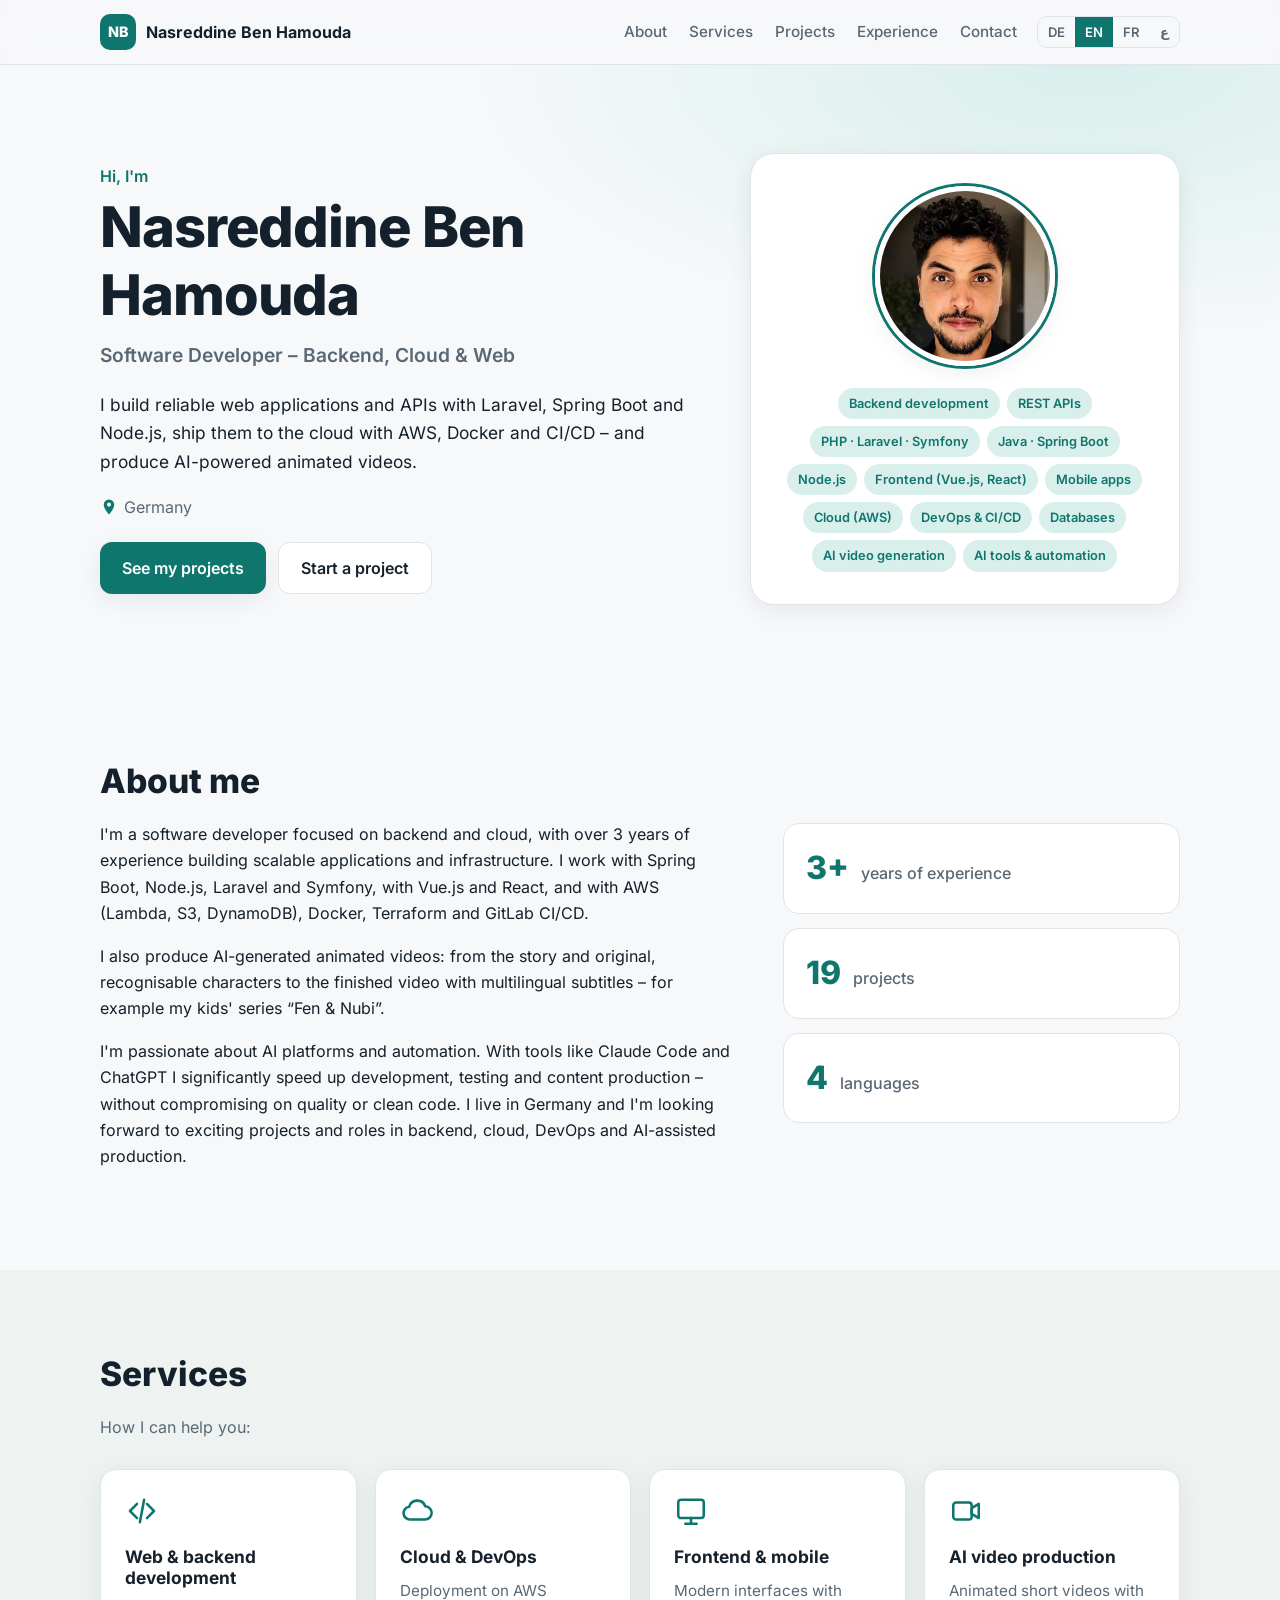
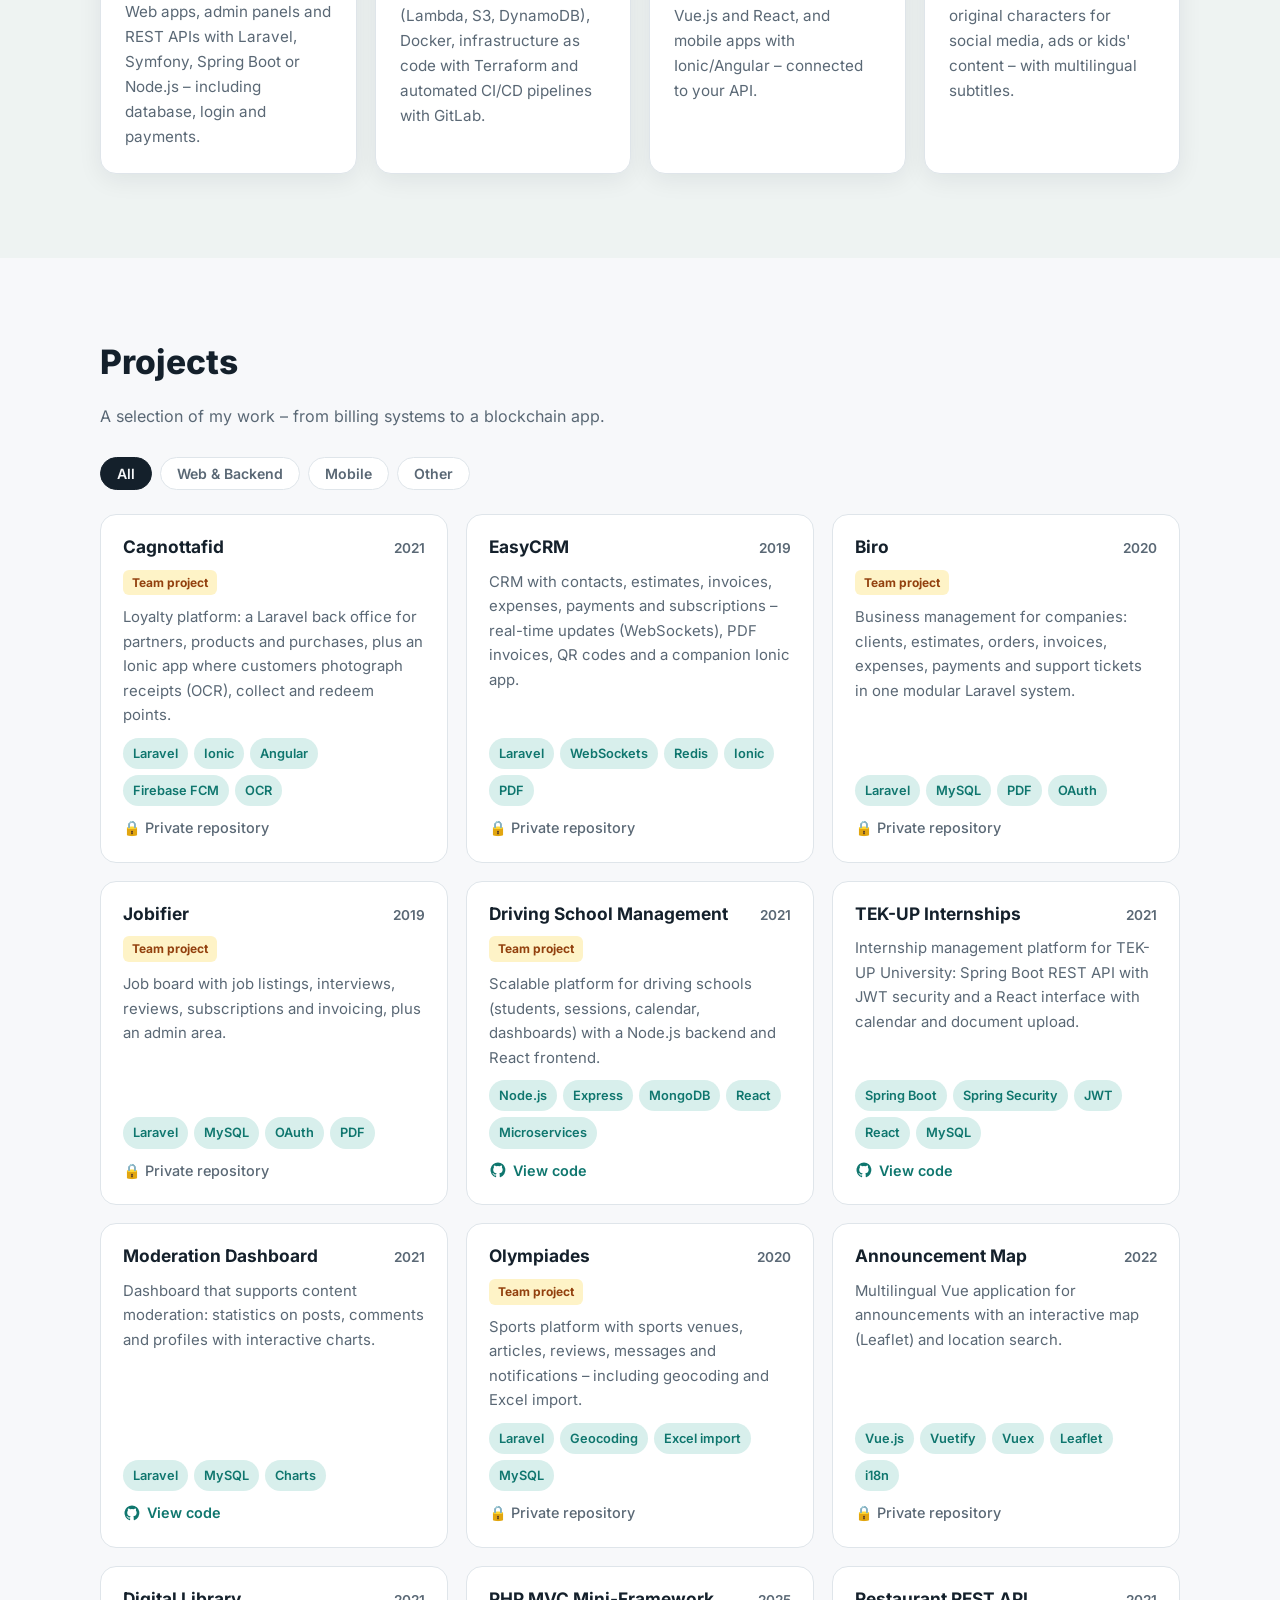
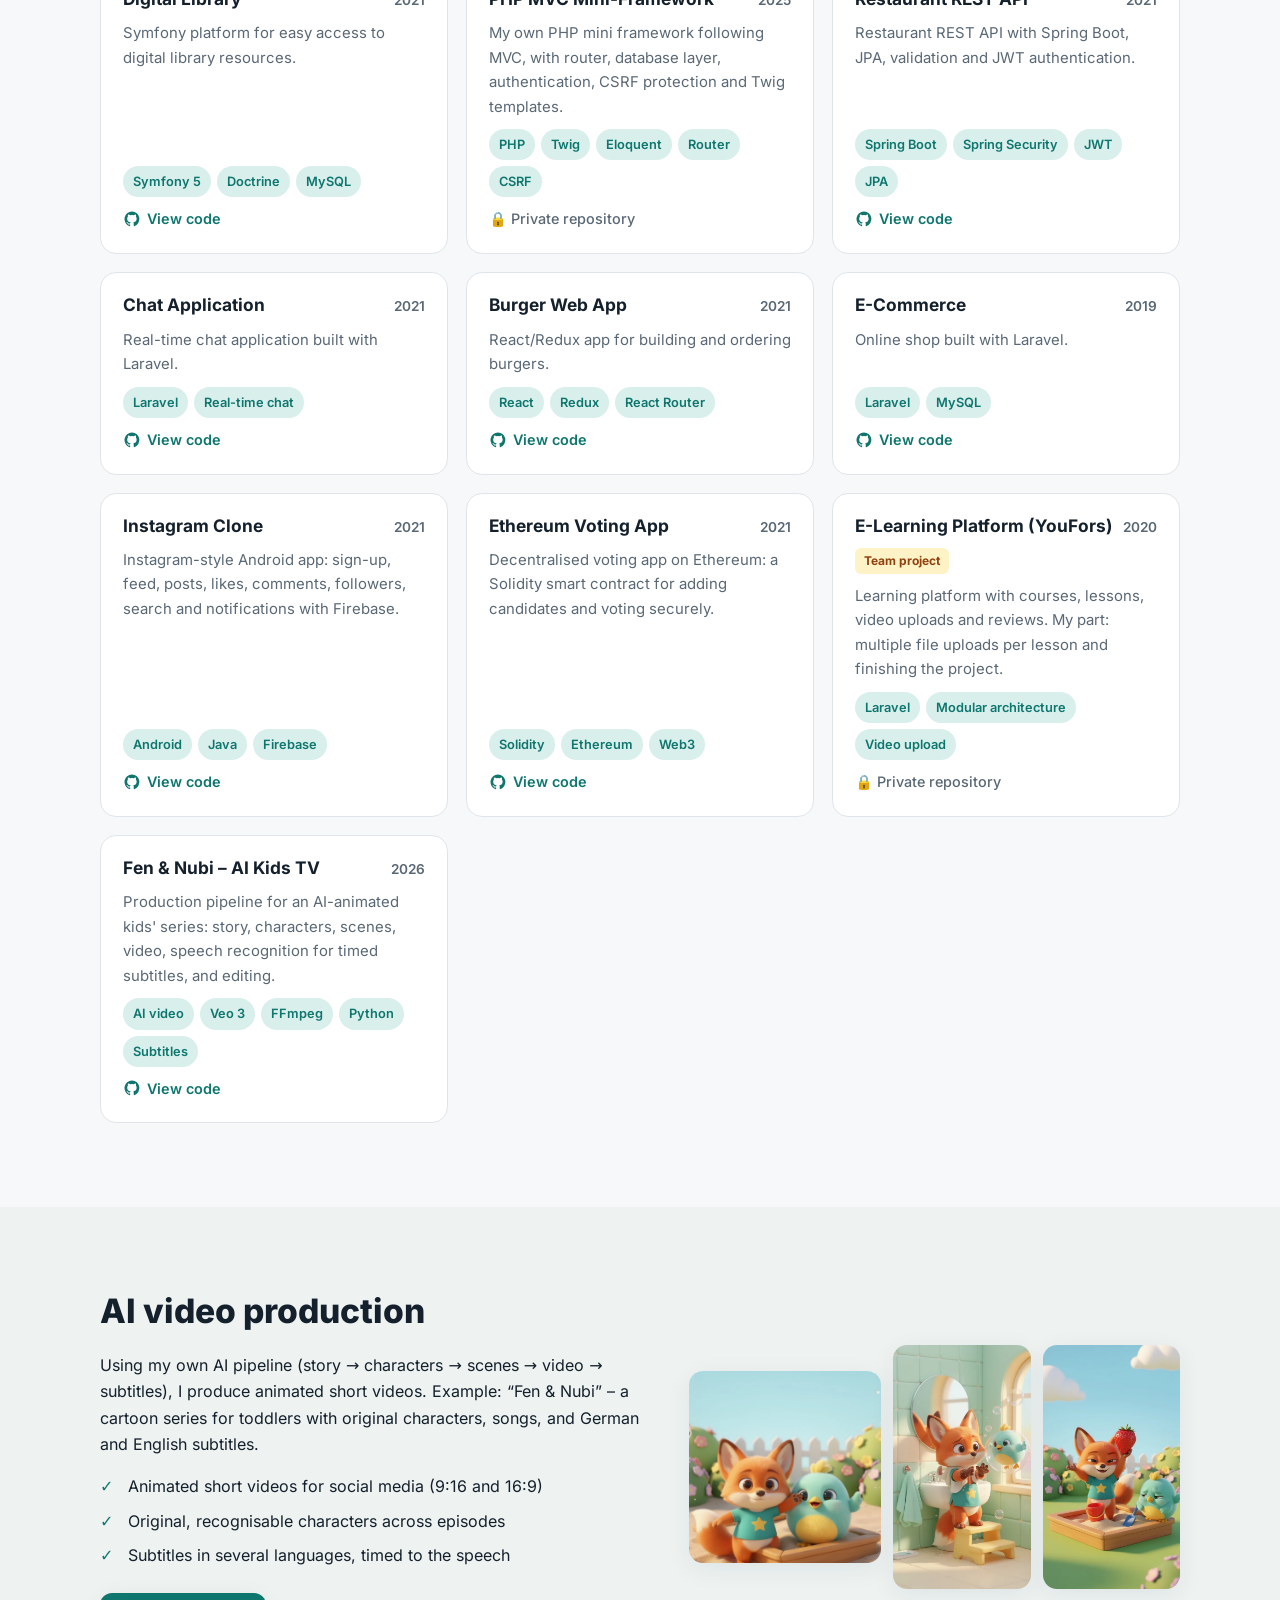
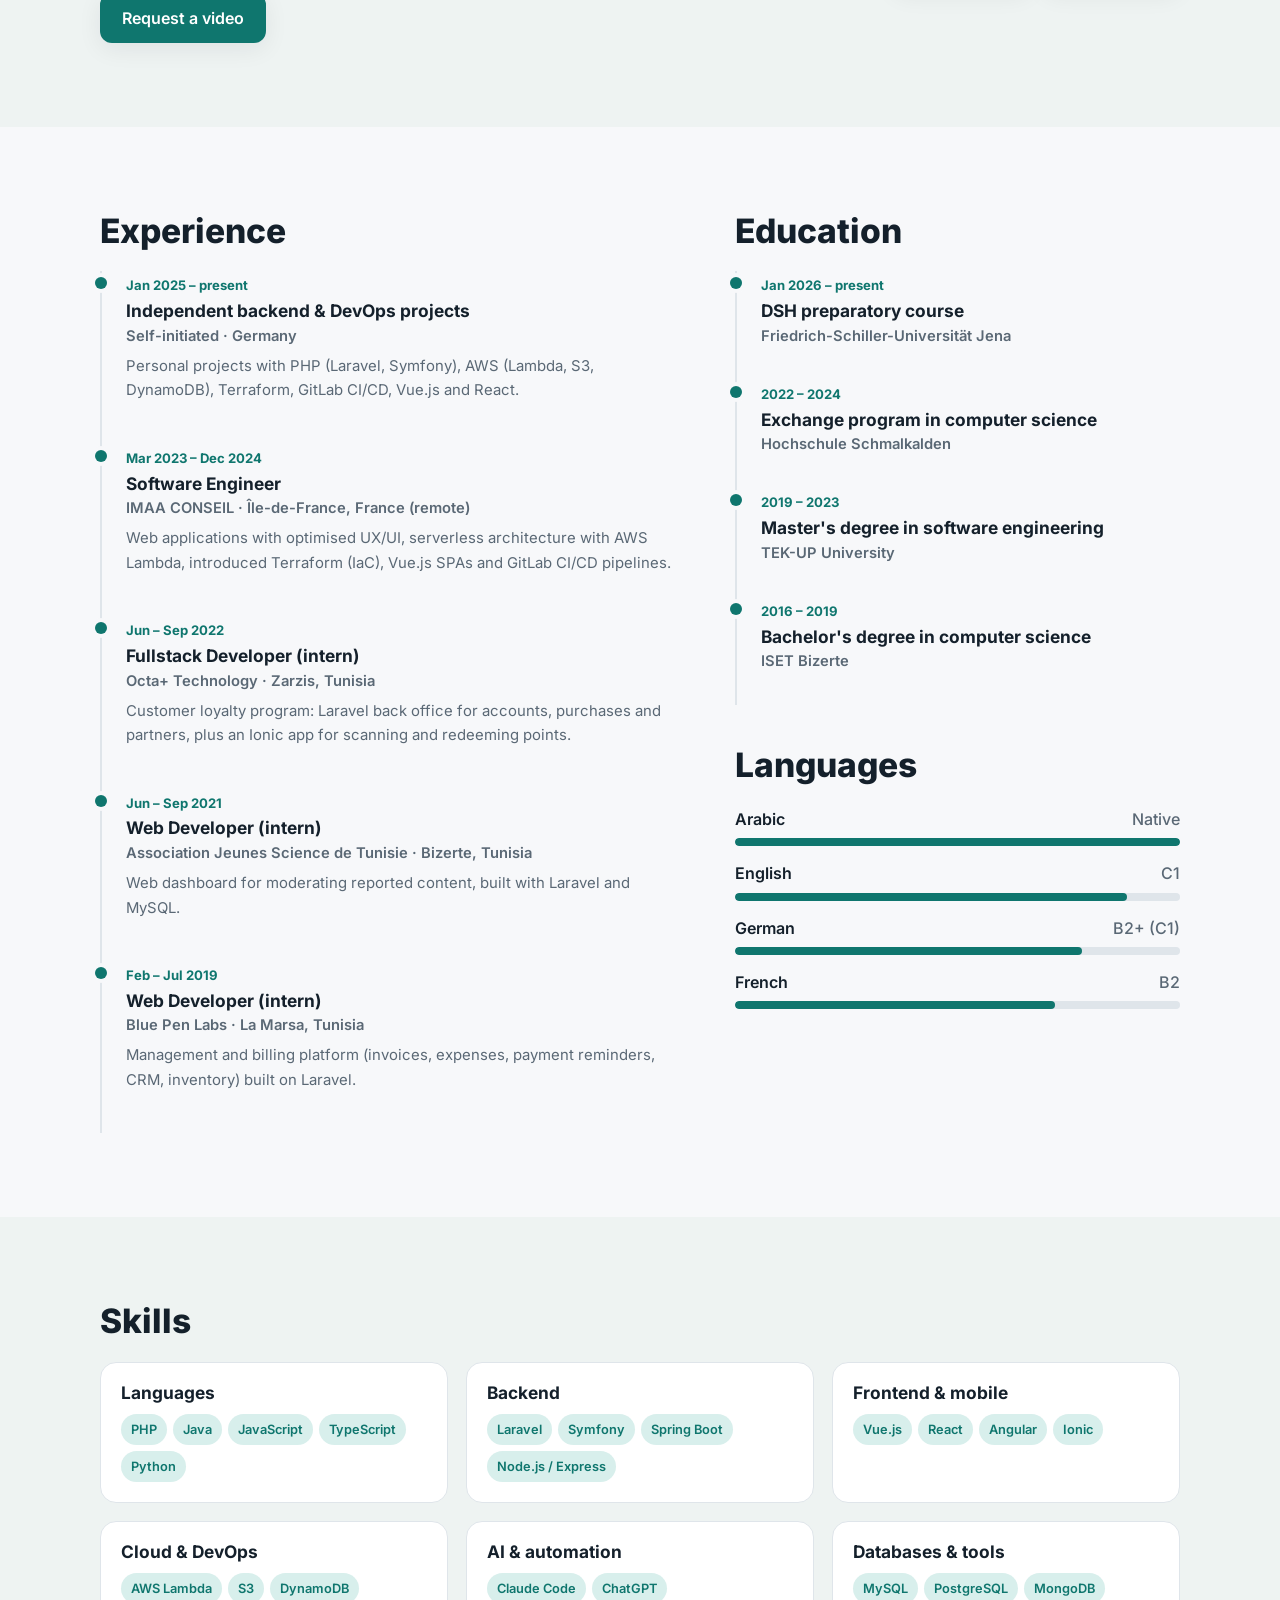
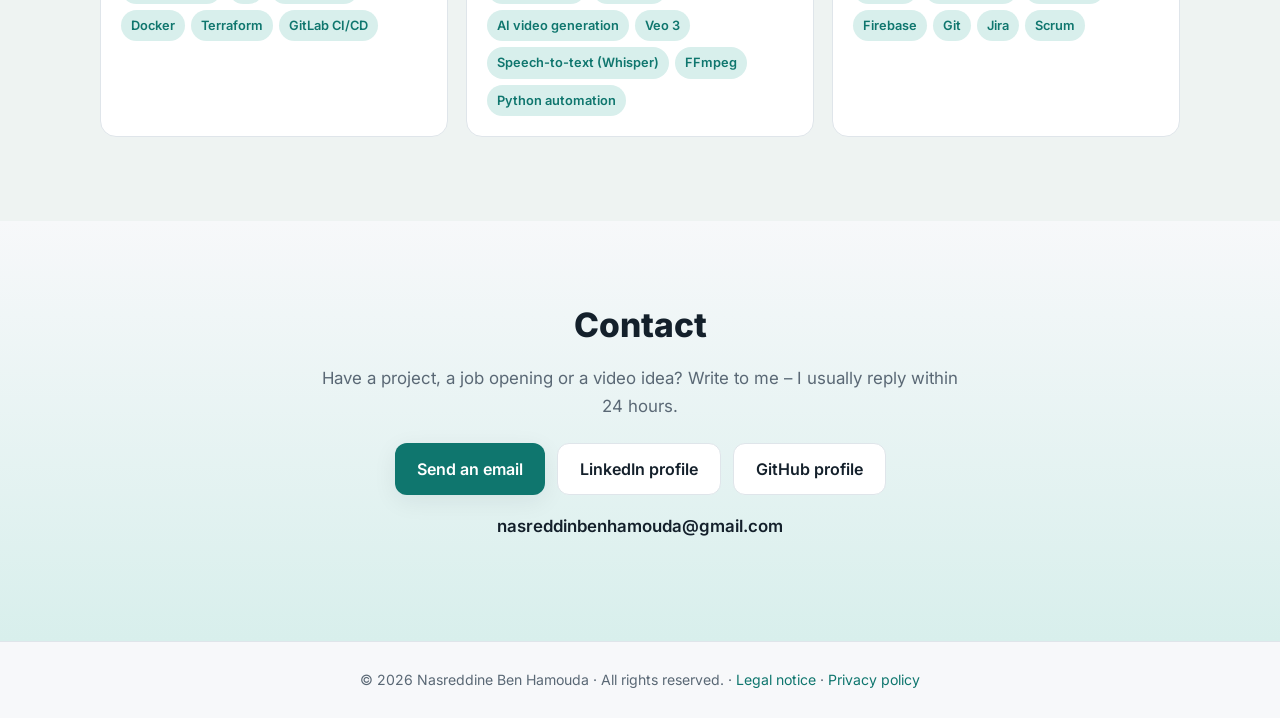
==== commit b9eb7e5e: "Add Impressum and privacy policy - impressum.html: § 5 DDG details (name, postal address, email), co" ====
--- a/index.html
+++ b/index.html
@@ -12,8 +12,8 @@
   <meta property="og:type" content="website">
   <link rel="canonical" href="https://nasreddin-ben-hamouda.github.io/profil-web/">
   <link rel="icon" href="data:image/svg+xml,%3Csvg xmlns='http://www.w3.org/2000/svg' viewBox='0 0 64 64'%3E%3Crect width='64' height='64' rx='14' fill='%230f766e'/%3E%3Ctext x='32' y='42' font-family='Arial' font-weight='700' font-size='28' fill='white' text-anchor='middle'%3ENB%3C/text%3E%3C/svg%3E">
-  <link rel="stylesheet" href="assets/fonts.css?v=20261011h">
-  <link rel="stylesheet" href="style.css?v=20261011h">
+  <link rel="stylesheet" href="assets/fonts.css?v=20261011i">
+  <link rel="stylesheet" href="style.css?v=20261011i">
 </head>
 <body>
   <header class="topbar">
@@ -146,10 +146,10 @@
   </main>
 
   <footer class="footer">
-    <div class="wrap">© <span id="year"></span> Nasreddine Ben Hamouda · <span data-i18n="footer.rights">Alle Rechte vorbehalten.</span></div>
+    <div class="wrap">© <span id="year"></span> Nasreddine Ben Hamouda · <span data-i18n="footer.rights">Alle Rechte vorbehalten.</span> · <a href="impressum.html" data-i18n="footer.imprint">Impressum</a> · <a href="datenschutz.html" data-i18n="footer.privacy">Datenschutz</a></div>
   </footer>
 
-  <script src="i18n.js?v=20261011h"></script>
-  <script src="app.js?v=20261011h"></script>
+  <script src="i18n.js?v=20261011i"></script>
+  <script src="app.js?v=20261011i"></script>
 </body>
 </html>
